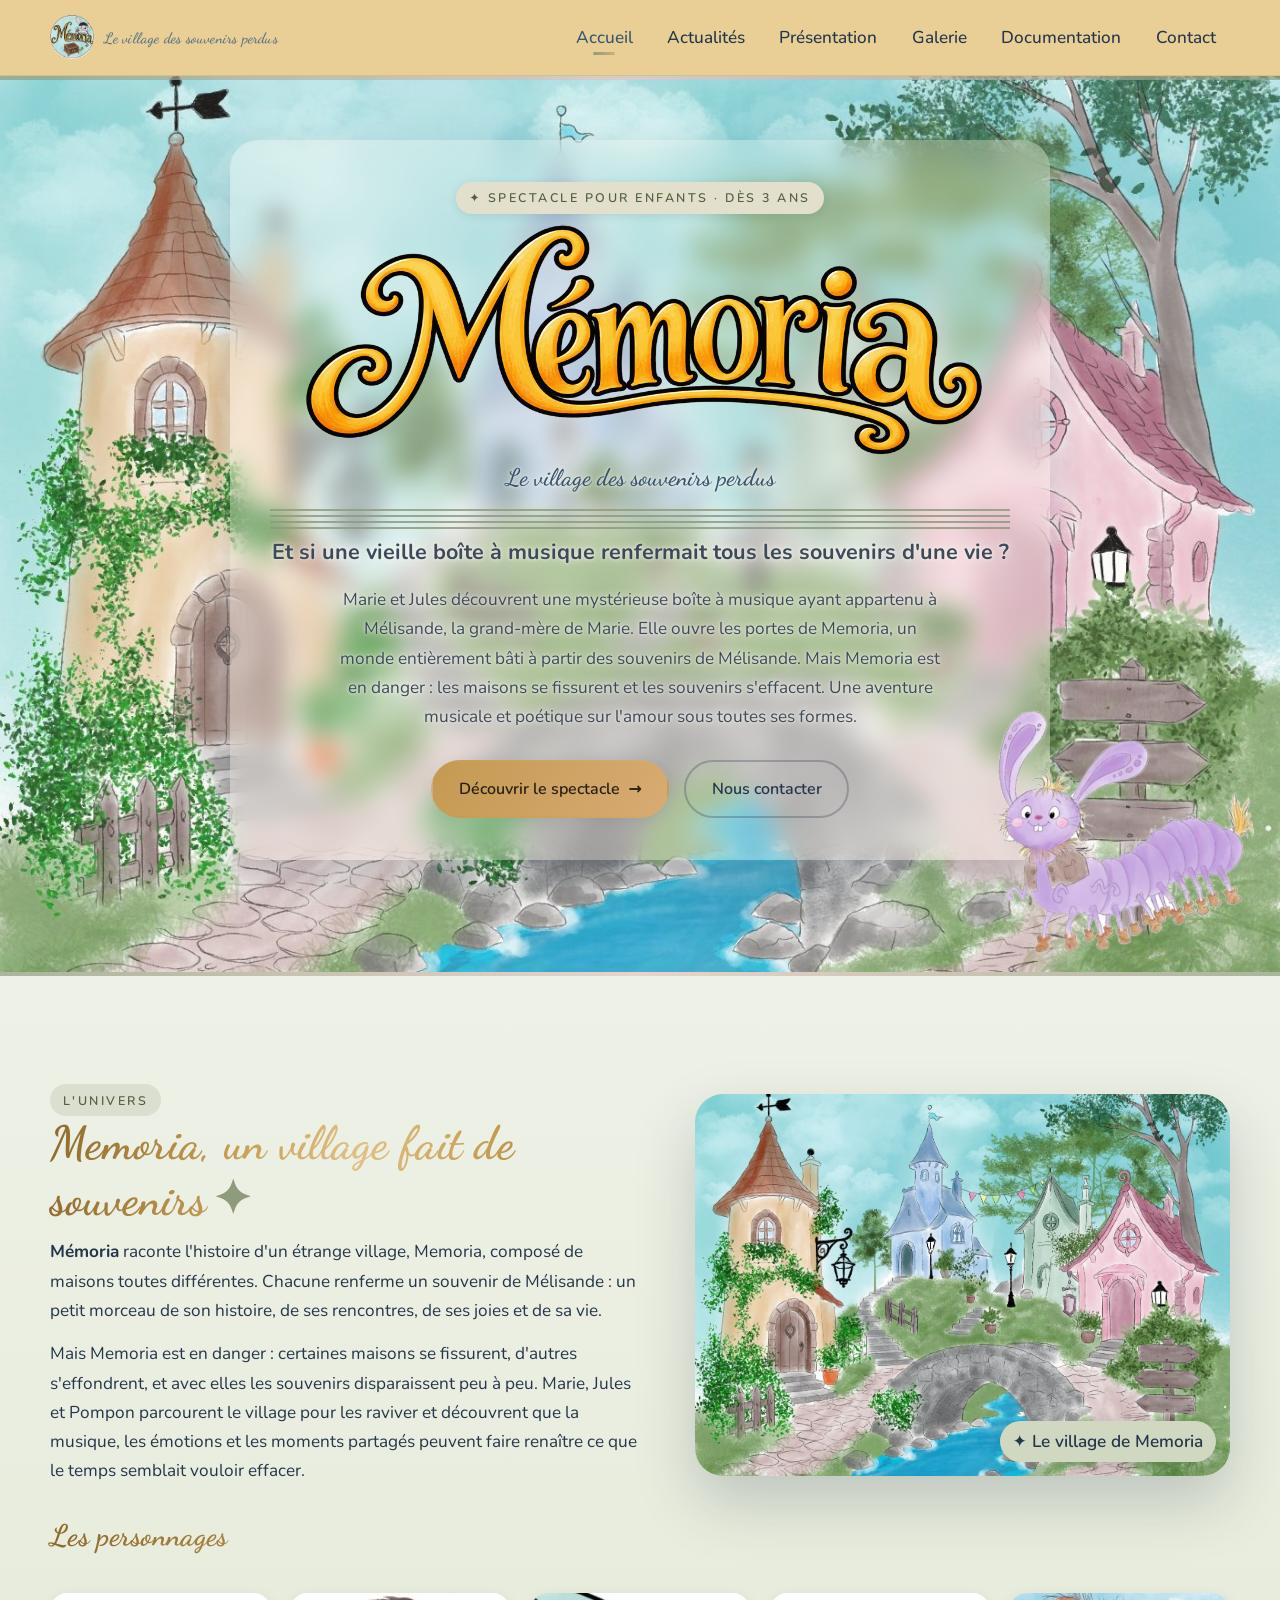
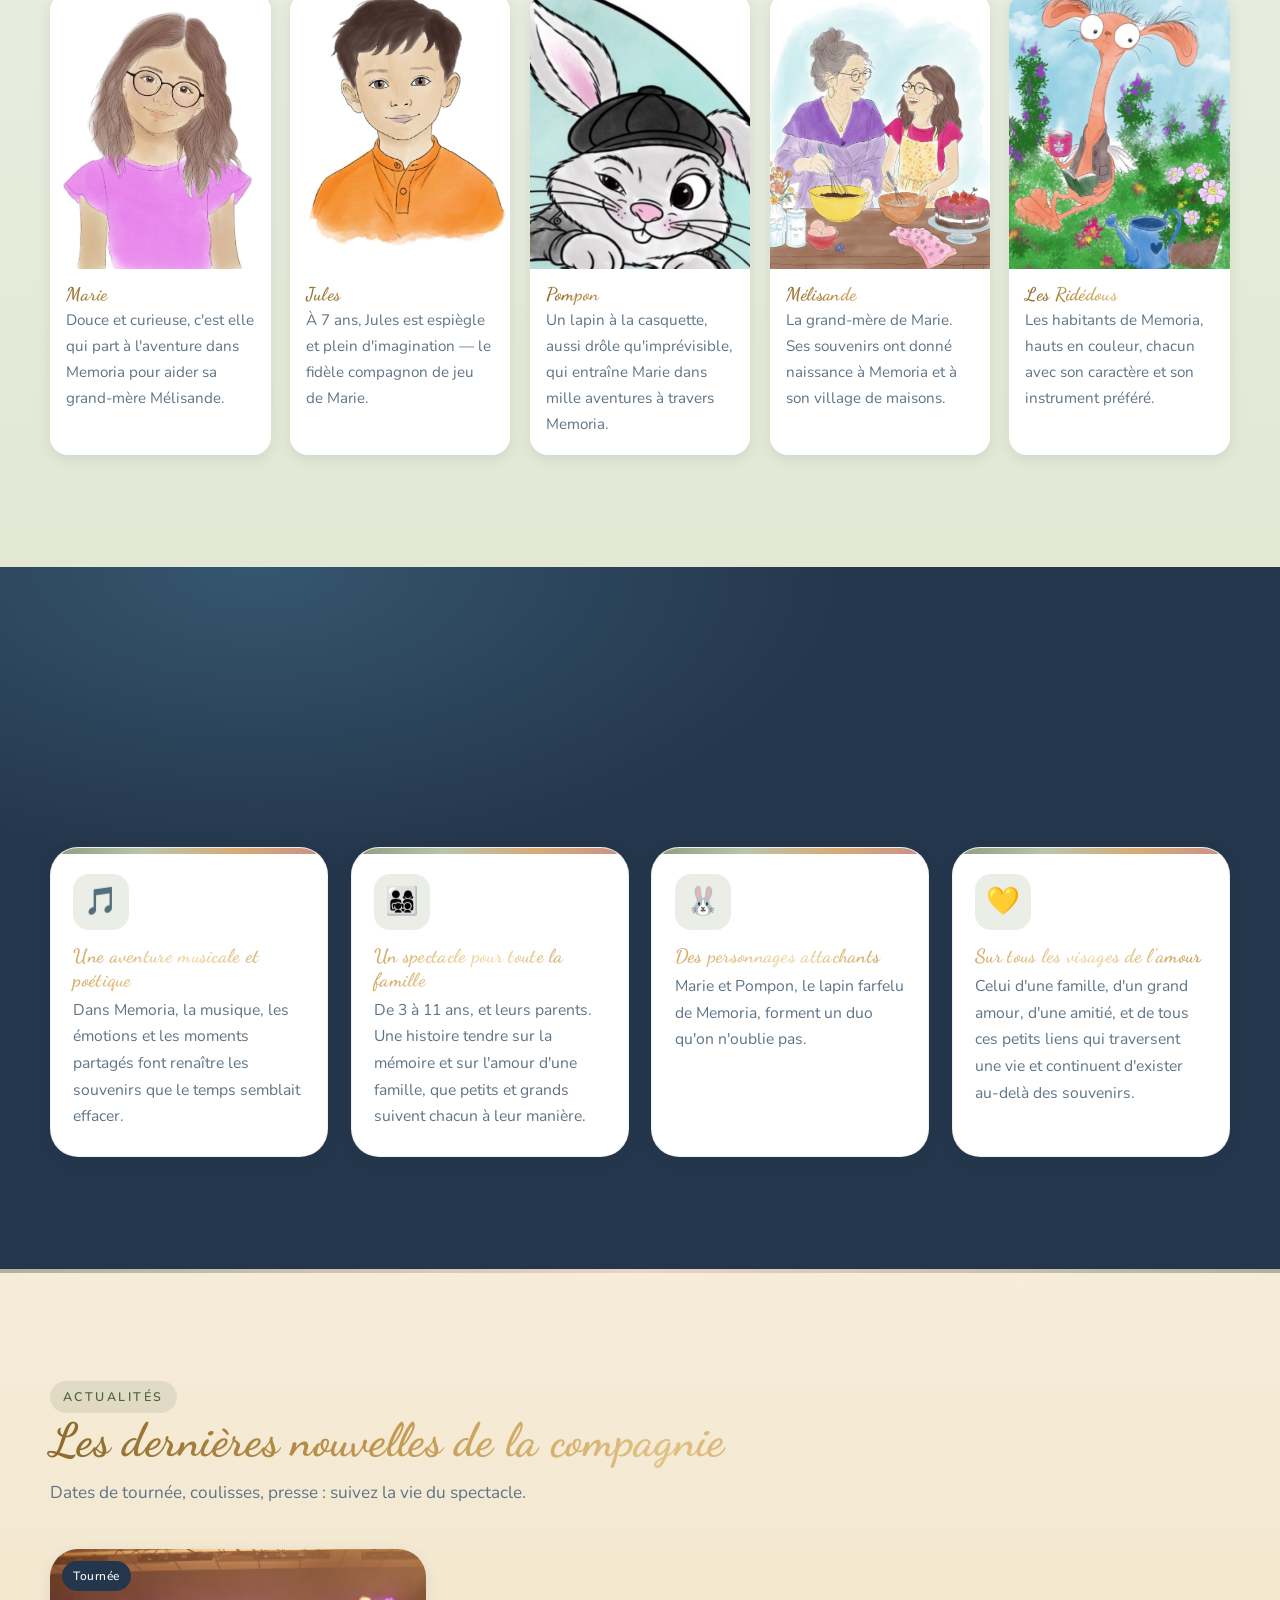
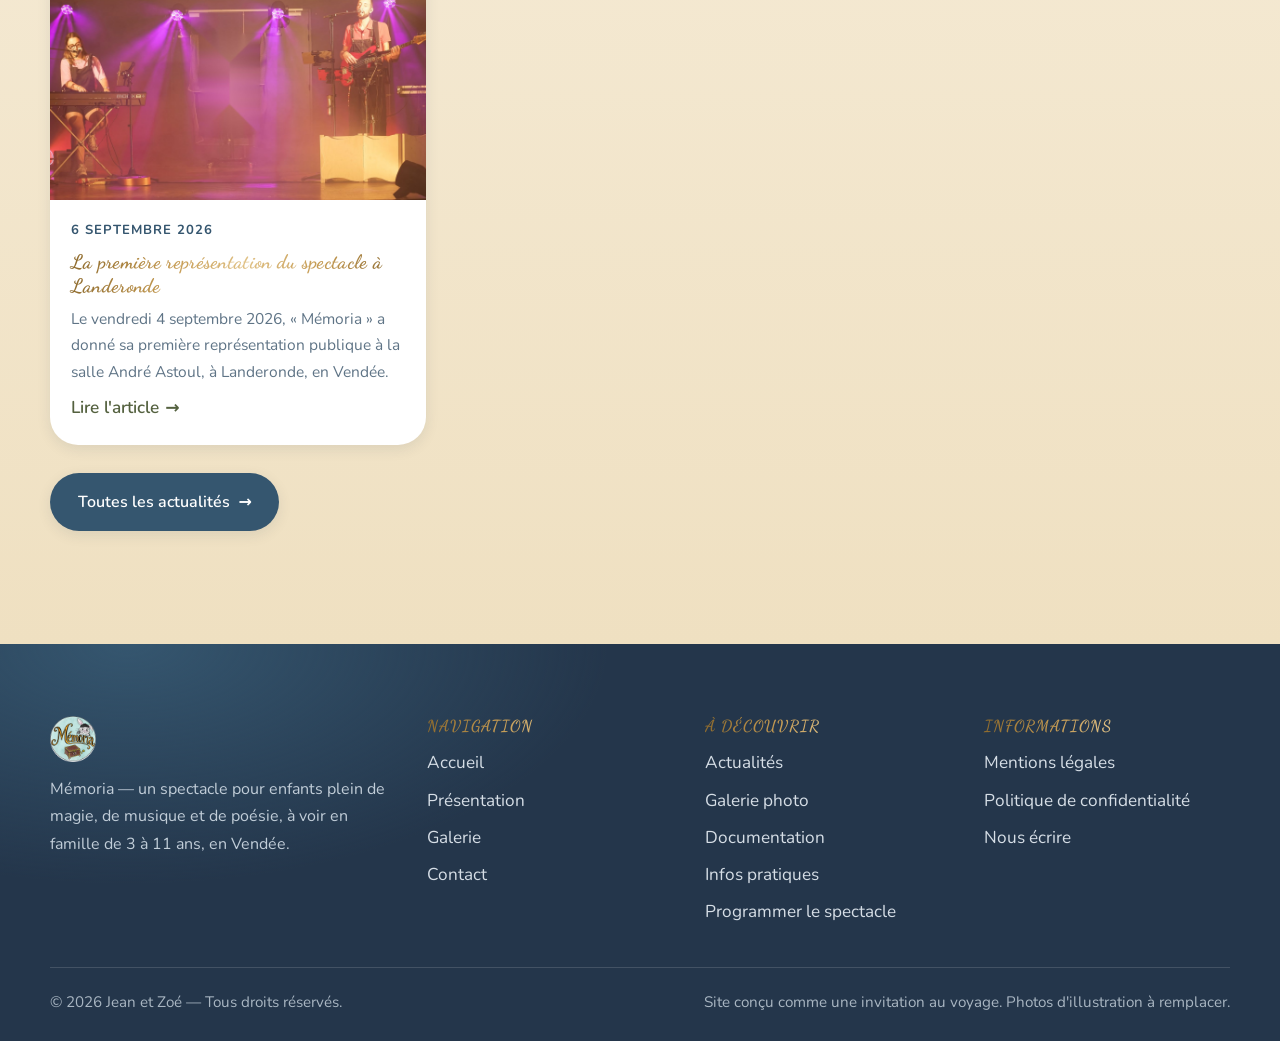
==== index.html @ 0e7ff380 "Accueil : titre Mémoria agrandi dans la première section Co-Authored-By: Claude Opus 5.5 <noreply@an" ====
<!DOCTYPE html>
<html lang="fr">
<head>
  <meta charset="utf-8">
  <meta name="viewport" content="width=device-width, initial-scale=1">
  <title>Mémoria — spectacle magique pour enfants et familles en Vendée</title>
  <meta name="description" content="Mémoria, un spectacle pour enfants plein de magie, de musique et de poésie, joué en Vendée. Une aventure pour toute la famille, de 3 à 11 ans.">
  <link rel="canonical" href="https://spectacle-memoria.fr/">

  <meta property="og:type" content="website">
  <meta property="og:site_name" content="Mémoria">
  <meta property="og:title" content="Mémoria — spectacle magique pour enfants et familles en Vendée">
  <meta property="og:description" content="Une aventure féérique pour toute la famille, de 3 à 11 ans, jouée en Vendée. Univers, actualités, galerie et contact.">
  <meta property="og:image" content="https://spectacle-memoria.fr/assets/images/og-image.jpg">
  <meta property="og:url" content="https://spectacle-memoria.fr/">
  <meta property="og:locale" content="fr_FR">
  <meta name="twitter:card" content="summary_large_image">
  <meta name="theme-color" content="#24364b">

  <link rel="icon" href="assets/icons/favicon.ico" sizes="any">
  <link rel="icon" type="image/png" href="assets/icons/favicon.png">
  <link rel="apple-touch-icon" href="assets/icons/apple-touch-icon.png">
  <link rel="stylesheet" href="css/fonts.css?v=1">
  <link rel="stylesheet" href="css/style.css?v=21">

  <script type="application/ld+json">
  {
    "@context": "https://schema.org",
    "@graph": [
      {
        "@type": "WebSite",
        "@id": "https://spectacle-memoria.fr/#site",
        "name": "Mémoria",
        "alternateName": "Mémoria, spectacle pour enfants",
        "url": "https://spectacle-memoria.fr/",
        "inLanguage": "fr-FR"
      },
      {
        "@type": "Organization",
        "@id": "https://spectacle-memoria.fr/#compagnie",
        "name": "Jean et Zoé",
        "url": "https://spectacle-memoria.fr/",
        "logo": "https://spectacle-memoria.fr/assets/images/logo-memoria.png",
        "email": "contact@spectacle-memoria.fr",
        "telephone": "+33-6-76-24-74-16",
        "areaServed": { "@type": "AdministrativeArea", "name": "Vendée" }
      },
      {
        "@type": "TheaterEvent",
        "name": "Mémoria",
        "description": "Spectacle pour enfants mêlant théâtre et musique live. Une aventure musicale et poétique dans Memoria, un monde bâti de souvenirs, qui parle de l'amour sous toutes ses formes. De 3 à 11 ans.",
        "image": "https://spectacle-memoria.fr/assets/images/og-image.jpg",
        "url": "https://spectacle-memoria.fr/presentation.html",
        "eventAttendanceMode": "https://schema.org/OfflineEventAttendanceMode",
        "eventStatus": "https://schema.org/EventScheduled",
        "typicalAgeRange": "3-11",
        "audience": { "@type": "Audience", "audienceType": "Familles", "suggestedMinAge": 3 },
        "performer": { "@type": "PerformingGroup", "name": "Jean et Zoé" },
        "organizer": { "@id": "https://spectacle-memoria.fr/#compagnie" },
        "offers": {
          "@type": "Offer",
          "availability": "https://schema.org/InStock",
          "price": "9",
          "priceCurrency": "EUR",
          "url": "https://spectacle-memoria.fr/contact.html"
        },
        "location": {
          "@type": "Place",
          "name": "En tournée en Vendée — salles et écoles",
          "address": {
            "@type": "PostalAddress",
            "addressRegion": "Vendée",
            "addressCountry": "FR"
          }
        }
      }
    ]
  }
  </script>
  <script src="js/main.js" defer></script>
  <script src="js/articles.js" defer></script>
  <script src="js/lapin.js" defer></script>
</head>
<body data-page="accueil">
  <a class="skip-link" href="#contenu">Aller au contenu principal</a>

  <!-- ==================== EN-TÊTE ==================== -->
  <header class="site-header">
    <div class="site-header__inner">
      <a class="brand" href="index.html" aria-label="Mémoria — Le village des souvenirs perdus — accueil">
        <img class="brand__mark" src="assets/icons/logo-mark.png" alt="" width="52" height="52">
        <span class="brand__tagline">Le village des souvenirs perdus</span>
      </a>
      <button class="nav-toggle" type="button" aria-label="Ouvrir le menu" aria-expanded="false" aria-controls="primary-nav">
        <span class="nav-toggle__bar" aria-hidden="true"></span>
      </button>
      <nav class="nav" id="primary-nav" aria-label="Navigation principale">
        <ul class="nav__list">
          <li><a class="nav__link" data-nav="accueil" href="index.html">Accueil</a></li>
          <li><a class="nav__link" data-nav="actualites" href="actualites.html">Actualités</a></li>
          <li><a class="nav__link" data-nav="presentation" href="presentation.html">Présentation</a></li>
          <li><a class="nav__link" data-nav="galerie" href="galerie.html">Galerie</a></li>
          <li><a class="nav__link" data-nav="documentation" href="documentation.html">Documentation</a></li>
          <li><a class="nav__link" data-nav="contact" href="contact.html">Contact</a></li>
        </ul>
      </nav>
    </div>
  </header>

  <main id="contenu">

    <!-- ==================== PRÉSENTATION COURTE ==================== -->
    <section class="section intro section--sky section--first" data-notes="5">
      <!-- Lapin animé : n'apparaît que sur cette section (arrivée en rebond au scroll).
           Réglages : css/style.css §18 · data-lapin-trigger = "scroll" (défaut ici) | "load" | "hover" -->
      <img class="lapin-peek"
           src="assets/images/ridedou-violet-anime.webp"
           alt="" aria-hidden="true"
           width="359" height="349"
           decoding="async"
           data-lapin
           data-lapin-trigger="scroll">
      <div class="container container--narrow">
        <p class="eyebrow reveal">✦ Spectacle pour enfants · dès 3 ans</p>
        <h1 class="intro__title reveal"><img src="assets/images/memoria-titre.png" alt="Mémoria" width="1200" height="400"></h1>
        <p class="intro__subtitle reveal">Le village des souvenirs perdus</p>
        <span class="staff" aria-hidden="true"></span>
        <p class="lead reveal"><strong>Et si une vieille boîte à musique renfermait tous les souvenirs d'une vie&nbsp;?</strong></p>
        <p class="intro__text reveal">
          Marie et Jules découvrent une mystérieuse boîte à musique ayant appartenu à Mélisande,
          la grand-mère de Marie. Elle ouvre les portes de Memoria, un monde entièrement bâti à
          partir des souvenirs de Mélisande. Mais Memoria est en danger&nbsp;: les maisons se fissurent et les
          souvenirs s'effacent. Une aventure musicale et poétique sur l'amour sous toutes ses formes.
        </p>
        <div class="btn-row reveal" style="justify-content:center">
          <a class="btn btn--primary" href="presentation.html">Découvrir le spectacle <span class="btn__arrow" aria-hidden="true">→</span></a>
          <a class="btn btn--ghost" href="contact.html">Nous contacter</a>
        </div>
      </div>
    </section>

    <!-- ==================== L'UNIVERS DU SPECTACLE ==================== -->
    <section class="section section--mint" data-notes="6">
      <div class="container">
        <div class="univers-grid">
          <div class="reveal">
            <p class="eyebrow">L'univers</p>
            <h2 class="section-title title-star">Memoria, un village fait de souvenirs</h2>
            <p>
              <strong>Mémoria</strong> raconte l'histoire d'un étrange village, Memoria,
              composé de maisons toutes différentes. Chacune renferme un souvenir de Mélisande&nbsp;:
              un petit morceau de son histoire, de ses rencontres, de ses joies et de sa vie.
            </p>
            <p>
              Mais Memoria est en danger&nbsp;: certaines maisons se fissurent, d'autres s'effondrent,
              et avec elles les souvenirs disparaissent peu à peu. Marie, Jules et Pompon parcourent le
              village pour les raviver et découvrent que la musique, les émotions et les moments
              partagés peuvent faire renaître ce que le temps semblait vouloir effacer.
            </p>
          </div>
          <figure class="univers-media reveal" data-parallax="0.06">
            <img src="assets/images/village-de-memoria.jpg" alt="Illustration : vue d'ensemble du village de Memoria, ses maisons colorées et son pont de pierre" width="1405" height="1120" loading="lazy">
            <figcaption class="univers-media__badge">✦ Le village de Memoria</figcaption>
          </figure>
        </div>

        <h3 class="mt-2 reveal">Les personnages</h3>
        <div class="perso-list">
          <article class="perso-card reveal">
            <span class="shot" style="aspect-ratio:4/5"><img src="assets/images/marie.jpg?v=2" alt="Portrait illustré de Marie" loading="lazy"></span>
            <div class="perso-card__body"><h3>Marie</h3><p>Douce et curieuse, c'est elle qui part à l'aventure dans Memoria pour aider sa grand-mère Mélisande.</p></div>
          </article>
          <article class="perso-card reveal" style="--reveal-delay:80ms">
            <span class="shot" style="aspect-ratio:4/5"><img src="assets/images/jules.jpg?v=2" alt="Portrait illustré de Jules" loading="lazy"></span>
            <div class="perso-card__body"><h3>Jules</h3><p>À 7 ans, Jules est espiègle et plein d'imagination — le fidèle compagnon de jeu de Marie.</p></div>
          </article>
          <article class="perso-card reveal" style="--reveal-delay:160ms">
            <span class="shot" style="aspect-ratio:4/5"><img src="assets/images/pompon.jpg" alt="Illustration de Pompon, un lapin à la casquette, habitant de Memoria" loading="lazy"></span>
            <div class="perso-card__body"><h3>Pompon</h3><p>Un lapin à la casquette, aussi drôle qu'imprévisible, qui entraîne Marie dans mille aventures à travers Memoria.</p></div>
          </article>
          <article class="perso-card reveal" style="--reveal-delay:240ms">
            <span class="shot" style="aspect-ratio:4/5"><img src="assets/images/melisande.jpg?v=2" alt="Illustration de Mélisande, une dame âgée, aux côtés de Marie" loading="lazy"></span>
            <div class="perso-card__body"><h3>Mélisande</h3><p>La grand-mère de Marie. Ses souvenirs ont donné naissance à Memoria et à son village de maisons.</p></div>
          </article>
          <article class="perso-card reveal" style="--reveal-delay:320ms">
            <span class="shot" style="aspect-ratio:4/5"><img src="assets/images/ridedou-orange.jpg" alt="Illustration d'un Ridédou, petite créature haute en couleur, habitante de Memoria" loading="lazy"></span>
            <div class="perso-card__body"><h3>Les Ridédous</h3><p>Les habitants de Memoria, hauts en couleur, chacun avec son caractère et son instrument préféré.</p></div>
          </article>
        </div>
      </div>
    </section>

    <!-- ==================== POURQUOI VENIR ? ==================== -->
    <section class="section section--indigo" data-notes="7">
      <div class="container">
        <p class="eyebrow reveal" style="background:rgba(255,255,255,0.14);color:#aab98d">Pourquoi venir ?</p>
        <h2 class="section-title reveal">Une sortie qui fait grandir les yeux</h2>
        <p class="section-intro reveal">Quatre bonnes raisons de réserver vos places (et d'y repenser longtemps après).</p>
        <div class="cards">
          <article class="card reveal">
            <div class="card__icon" aria-hidden="true">🎵</div>
            <h3>Une aventure musicale et poétique</h3>
            <p>Dans Memoria, la musique, les émotions et les moments partagés font renaître les souvenirs que le temps semblait effacer.</p>
          </article>
          <article class="card reveal" style="--reveal-delay:80ms">
            <div class="card__icon" aria-hidden="true">👨‍👩‍👧‍👦</div>
            <h3>Un spectacle pour toute la famille</h3>
            <p>De 3 à 11 ans, et leurs parents. Une histoire tendre sur la mémoire et sur l'amour d'une famille, que petits et grands suivent chacun à leur manière.</p>
          </article>
          <article class="card reveal" style="--reveal-delay:160ms">
            <div class="card__icon" aria-hidden="true">🐰</div>
            <h3>Des personnages attachants</h3>
            <p>Marie et Pompon, le lapin farfelu de Memoria, forment un duo qu'on n'oublie pas.</p>
          </article>
          <article class="card reveal" style="--reveal-delay:240ms">
            <div class="card__icon" aria-hidden="true">💛</div>
            <h3>Sur tous les visages de l'amour</h3>
            <p>Celui d'une famille, d'un grand amour, d'une amitié, et de tous ces petits liens qui traversent une vie et continuent d'exister au-delà des souvenirs.</p>
          </article>
        </div>
      </div>
    </section>

    <!-- ==================== DERNIÈRES ACTUALITÉS ==================== -->
    <section class="section section--sun" data-notes="5">
      <div class="container">
        <p class="eyebrow reveal">Actualités</p>
        <h2 class="section-title reveal">Les dernières nouvelles de la compagnie</h2>
        <p class="section-intro reveal">Dates de tournée, coulisses, presse&nbsp;: suivez la vie du spectacle.</p>

        <div class="news-grid" data-articles data-articles-limit="3"></div>

        <div class="btn-row reveal">
          <a class="btn" href="actualites.html">Toutes les actualités <span class="btn__arrow" aria-hidden="true">→</span></a>
        </div>
      </div>
    </section>

  </main>

  <!-- ==================== PIED DE PAGE ==================== -->
  <footer class="site-footer">
    <div class="container">
      <div class="footer-grid">
        <div class="footer-brand">
          <img class="footer-brand__mark" src="assets/icons/logo-mark.png" alt="" width="52" height="52">
          <p>Mémoria — un spectacle pour enfants plein de magie, de musique et de poésie, à voir en famille de 3 à 11&nbsp;ans, en Vendée.</p>
        </div>
        <div>
          <h4>Navigation</h4>
          <ul>
            <li><a href="index.html">Accueil</a></li>
            <li><a href="presentation.html">Présentation</a></li>
            <li><a href="galerie.html">Galerie</a></li>
            <li><a href="contact.html">Contact</a></li>
          </ul>
        </div>
        <div>
          <h4>À découvrir</h4>
          <ul>
            <li><a href="actualites.html">Actualités</a></li>
            <li><a href="galerie.html">Galerie photo</a></li>
            <li><a href="documentation.html">Documentation</a></li>
            <li><a href="presentation.html#infos-pratiques">Infos pratiques</a></li>
            <li><a href="contact.html">Programmer le spectacle</a></li>
          </ul>
        </div>
        <div>
          <h4>Informations</h4>
          <ul>
            <li><a href="mentions-legales.html">Mentions légales</a></li>
            <li><a href="confidentialite.html">Politique de confidentialité</a></li>
            <li><a href="contact.html">Nous écrire</a></li>
          </ul>
        </div>
      </div>
      <div class="footer-bottom">
        <span>© <span data-year>2026</span> Jean et Zoé — Tous droits réservés.</span>
        <span>Site conçu comme une invitation au voyage. Photos d'illustration à remplacer.</span>
      </div>
    </div>
  </footer>

</body>
</html>
---- css/fonts.css ----
/* Polices hébergées sur le site (plus d'appel à Google Fonts :
   aucune adresse IP de visiteur transmise à Google).
   Dancing Script et Nunito — SIL Open Font License 1.1. */

/* Dancing Script — latin-ext */
@font-face {
  font-family: 'Dancing Script';
  font-style: normal;
  font-weight: 400 700;
  font-display: swap;
  src: url(../assets/fonts/dancing-script-latin-ext.woff2) format('woff2');
  unicode-range: U+0100-02BA, U+02BD-02C5, U+02C7-02CC, U+02CE-02D7, U+02DD-02FF, U+0304, U+0308, U+0329, U+1D00-1DBF, U+1E00-1E9F, U+1EF2-1EFF, U+2020, U+20A0-20AB, U+20AD-20C4, U+2113, U+2C60-2C7F, U+A720-A7FF;
}

/* Dancing Script — latin */
@font-face {
  font-family: 'Dancing Script';
  font-style: normal;
  font-weight: 400 700;
  font-display: swap;
  src: url(../assets/fonts/dancing-script-latin.woff2) format('woff2');
  unicode-range: U+0000-00FF, U+0131, U+0152-0153, U+02BB-02BC, U+02C6, U+02DA, U+02DC, U+0304, U+0308, U+0329, U+2000-206F, U+20AC, U+2122, U+2191, U+2193, U+2212, U+2215, U+FEFF, U+FFFD;
}

/* Nunito — latin-ext */
@font-face {
  font-family: 'Nunito';
  font-style: normal;
  font-weight: 400 800;
  font-display: swap;
  src: url(../assets/fonts/nunito-latin-ext.woff2) format('woff2');
  unicode-range: U+0100-02BA, U+02BD-02C5, U+02C7-02CC, U+02CE-02D7, U+02DD-02FF, U+0304, U+0308, U+0329, U+1D00-1DBF, U+1E00-1E9F, U+1EF2-1EFF, U+2020, U+20A0-20AB, U+20AD-20C4, U+2113, U+2C60-2C7F, U+A720-A7FF;
}

/* Nunito — latin */
@font-face {
  font-family: 'Nunito';
  font-style: normal;
  font-weight: 400 800;
  font-display: swap;
  src: url(../assets/fonts/nunito-latin.woff2) format('woff2');
  unicode-range: U+0000-00FF, U+0131, U+0152-0153, U+02BB-02BC, U+02C6, U+02DA, U+02DC, U+0304, U+0308, U+0329, U+2000-206F, U+20AC, U+2122, U+2191, U+2193, U+2212, U+2215, U+FEFF, U+FFFD;
}
---- css/style.css ----
/* =========================================================================
   ÉTOILE FILANTE — Feuille de style principale
   -------------------------------------------------------------------------
   Sommaire
   1.  Variables & thème
   2.  Base & réinitialisation
   3.  Typographie
   4.  Utilitaires & conteneurs
   5.  Boutons & micro-animations
   6.  En-tête & navigation (+ menu mobile)
   7.  Carrousel « pages de livre »
   8.  Sections page d'accueil
   9.  Cartes (atouts, actualités)
   10. Page Actualités & article
   11. Page Présentation
   12. Galerie & lightbox
   13. Page Contact & formulaire
   14. Pied de page
   15. Animations d'apparition au scroll
   16. Responsive
   17. prefers-reduced-motion
   ========================================================================= */

/* 1. VARIABLES & THÈME ---------------------------------------------------- */
/* Palette :
   Bleu encre #24364B · Bleu grisé #748A9D · Crème papier #F3EBDD
   Vieux rose #C98F86 · Ocre doré #C49A52 · Vert sauge #8E9B7D            */
:root {
  /* Bleu encre — couleur principale (titres fond, en-tête, pied de page, texte) */
  --indigo: #24364b;
  --plum: #33506a;
  --violet: #35566f;          /* accent interactif (liens, nav) — contraste OK sur crème */
  --slate: #748a9d;           /* bleu grisé décoratif (bordures, liserés) */

  /* Vieux rose — touche douce + ocre chaud pour les dégradés */
  --amber: #d8ab73;
  --coral: #c98f86;
  --rose: #e7c6c0;

  /* Vert sauge — détails naturels */
  --turquoise: #8e9b7d;
  --sky: #b9c4a9;
  --yellow: #d0d8c1;
  --sage-deep: #54613f;       /* vert sauge foncé, lisible en texte / accent */

  /* Bleu clair du logo Mémoria — repris sur quelques sections (§2b) */
  --logo-blue: #bce1de;
  --logo-blue-deep: #8fc9c4;

  /* Ocre doré — accents, boutons, titres */
  --gold: #a97f33;
  --gold-grad: linear-gradient(96deg, #8a672a 0%, #c49a52 30%, #e0c185 52%, #c49a52 74%, #7f5f28 100%);
  --gold-pastel: #e9cf96;     /* version douce (pastel) du doré, pour les fonds (ex. header) */

  /* Crème papier — fonds clairs */
  --cream: #faf5ec;
  --paper: #f3ebdd;
  --paper-edge: #e6dbc6;
  --white: #ffffff;

  /* Textes */
  --ink: #24364b;
  --muted: #5f7486;

  /* Design tokens */
  --radius-s: 10px;
  --radius-m: 18px;
  --radius-l: 28px;
  --shadow-s: 0 4px 14px rgba(36, 54, 75, 0.10);
  --shadow-m: 0 12px 34px rgba(36, 54, 75, 0.16);
  --shadow-l: 0 26px 60px rgba(36, 54, 75, 0.22);
  --ring: 0 0 0 4px rgba(53, 86, 111, 0.30);

  /* Cursive « stylo plume » (lettres liées) pour les titres & sous-titres ;
     texte courant et interface dans une sans-serif lisible */
  --font-title: "Nunito", "Segoe UI", system-ui, -apple-system, Arial, sans-serif;
  --font-body: "Nunito", "Segoe UI", system-ui, -apple-system, Arial, sans-serif;
  /* Une seule cursive « stylo plume » pour titres, sous-titres et logo */
  --font-plume: "Dancing Script", "Segoe Script", "Brush Script MT", cursive;
  --font-display: var(--font-plume);

  --header-h: 76px;
  --maxw: 1180px;
  --ease: cubic-bezier(0.22, 1, 0.36, 1);
}

/* 2. BASE & RÉINITIALISATION ------------------------------------------------ */
*,
*::before,
*::after { box-sizing: border-box; }

* { margin: 0; }

html {
  scroll-behavior: smooth;
  scroll-padding-top: calc(var(--header-h) + 16px);
  -webkit-text-size-adjust: 100%;
}

body {
  font-family: var(--font-body);
  font-size: clamp(1rem, 0.96rem + 0.2vw, 1.075rem);
  line-height: 1.7;
  color: var(--ink);
  background-color: var(--cream);
  background-image:
    radial-gradient(1100px 560px at 8% -6%, rgba(142, 155, 125, 0.44), transparent 60%),
    radial-gradient(950px 520px at 104% 2%, rgba(201, 143, 134, 0.24), transparent 55%),
    radial-gradient(900px 700px at 50% 118%, rgba(142, 155, 125, 0.30), transparent 62%);
  background-attachment: fixed;
  overflow-x: hidden;
  -webkit-font-smoothing: antialiased;
}

img,
svg,
picture { display: block; max-width: 100%; height: auto; }

a { color: var(--violet); text-decoration-thickness: 2px; text-underline-offset: 3px; }
a:hover { color: var(--coral); }

button { font: inherit; cursor: pointer; }

:focus-visible {
  outline: 3px solid var(--violet);
  outline-offset: 2px;
  border-radius: 6px;
}

/* 3. TYPOGRAPHIE --------------------------------------------------------- */
/* Titres, sous-titres ET logo : la même cursive « stylo plume »
   (Dancing Script), à l'encre dorée. */
h1, h2, h3, h4 {
  font-family: var(--font-plume);
  line-height: 1.24;
  color: var(--gold);                 /* repli si background-clip:text non géré */
  font-weight: 700;
  letter-spacing: 0.3px;
  background: var(--gold-grad);
  -webkit-background-clip: text;
  background-clip: text;
  -webkit-text-fill-color: transparent;
  /* Le dégradé (background-clip:text) n'est peint que dans la boîte du titre :
     on l'élargit de chaque côté pour ne pas rogner les fioritures des
     majuscules cursives, et la marge négative garde le texte aligné. */
  padding-inline: 0.3em;
  margin-inline: -0.3em;
}
/* Sur fond bleu encre, l'or doit rester lumineux */
.section--indigo h1,
.section--indigo h2,
.section--indigo h3,
.section--indigo h4 {
  color: #e6c988;
  background: linear-gradient(96deg, #cfa961, #f0dcab 50%, #c49a52);
  -webkit-background-clip: text;
  background-clip: text;
  -webkit-text-fill-color: transparent;
}

h1 {
  line-height: 1.14;
  font-size: clamp(2.4rem, 1.7rem + 3.6vw, 4.2rem);
}
h2 {
  line-height: 1.2;
  font-size: clamp(1.9rem, 1.35rem + 2.2vw, 2.9rem);
}
h3 { font-size: clamp(1.4rem, 1.15rem + 0.9vw, 1.85rem); }
h4 { font-size: 1.2rem; }

p + p { margin-top: 0.9rem; }

.lead {
  font-size: clamp(1.1rem, 1rem + 0.6vw, 1.35rem);
  color: #3c4a5a;
}

.eyebrow {
  display: inline-flex;
  align-items: center;
  gap: 0.5rem;
  font-family: var(--font-title);
  font-weight: 600;
  text-transform: uppercase;
  letter-spacing: 2.5px;
  font-size: 0.78rem;
  color: var(--sage-deep);
  background: rgba(142, 155, 125, 0.20);
  padding: 0.35rem 0.8rem;
  border-radius: 999px;
}

.section-title { margin-bottom: 0.6rem; }
.section-intro { max-width: 62ch; color: var(--muted); }

/* Étoile décorative après certains titres */
.title-star::after {
  content: "✦";
  color: var(--turquoise);
  -webkit-text-fill-color: var(--turquoise);   /* annule l'héritage du titre doré */
  background: none;
  margin-left: 0.4rem;
}

/* 4. UTILITAIRES & CONTENEURS ------------------------------------------ */
.container {
  width: min(100% - 2.5rem, var(--maxw));
  margin-inline: auto;
}
.container--narrow { width: min(100% - 2.5rem, 820px); }

.section { padding-block: clamp(3.5rem, 2rem + 7vw, 7rem); }

/* --- Sections colorées pastel ---------------------------------------- */
/* Chaque variante pose un aplat pastel franc + un liseré doux en haut. */
.section--tint,
.section--mint,
.section--rose,
.section--sun,
.section--sky { position: relative; }
.section--tint::before,
.section--mint::before,
.section--rose::before,
.section--sun::before,
.section--sky::before {
  content: "";
  position: absolute;
  inset: 0 0 auto 0;
  height: 4px;
  background: linear-gradient(90deg, var(--turquoise), var(--rose), var(--turquoise));
  opacity: 0.7;
}

.section--tint { background: linear-gradient(180deg, #f1e7d4, #ece0c8); }  /* crème soutenu */
.section--mint { background: linear-gradient(180deg, #eef1e6, #e3e8d5); }  /* vert sauge pâle */
.section--rose { background: linear-gradient(180deg, #f7ebe7, #efdcd6); }  /* vieux rose pâle */
.section--sun  { background: linear-gradient(180deg, #f6ecd8, #efe0c1); }  /* ocre pâle */
.section--sky  { background: var(--logo-blue); }  /* bleu clair du logo, identique au header */

/* Variante douce sans liseré (sections collées à un .page-head) */
.section--wash { background: linear-gradient(180deg, #f2ede2, #ece3d3); }

.section--indigo {
  background: radial-gradient(1000px 500px at 20% 0%, #35566f, transparent 60%), var(--indigo);
  color: #eef2f6;
}
.section--indigo .section-intro { color: #cdd8e2; }

.skip-link {
  position: absolute;
  left: 1rem;
  top: -80px;
  z-index: 1200;
  background: var(--indigo);
  color: #fff;
  padding: 0.7rem 1.1rem;
  border-radius: 0 0 12px 12px;
  transition: top 0.25s var(--ease);
}
.skip-link:focus { top: 0; color: #fff; }

.visually-hidden {
  position: absolute !important;
  width: 1px; height: 1px;
  padding: 0; margin: -1px;
  overflow: hidden; clip: rect(0 0 0 0);
  white-space: nowrap; border: 0;
}

.text-center { text-align: center; }
.mt-2 { margin-top: 2rem; }

/* 5. BOUTONS & MICRO-ANIMATIONS -------------------------------------- */
.btn {
  --btn-bg: var(--violet);
  --btn-fg: #fff;
  display: inline-flex;
  align-items: center;
  justify-content: center;
  gap: 0.55rem;
  padding: 0.85rem 1.6rem;
  border: 2px solid transparent;
  border-radius: 999px;
  background: var(--btn-bg);
  color: var(--btn-fg);
  font-family: var(--font-title);
  font-weight: 600;
  font-size: 1rem;
  text-decoration: none;
  box-shadow: var(--shadow-s);
  transition: transform 0.2s var(--ease), box-shadow 0.2s var(--ease), background-color 0.2s var(--ease);
  will-change: transform;
}
.btn:hover {
  transform: translateY(-3px) rotate(-0.6deg);
  box-shadow: var(--shadow-m);
  color: var(--btn-fg);
}
.btn:active { transform: translateY(-1px) scale(0.99); }

.btn--primary { --btn-bg: linear-gradient(120deg, #c49a52, #d8ab73); color: #2a2114; }
.btn--primary:hover { --btn-bg: linear-gradient(120deg, #d0a960, #e2c188); }

.btn--ghost {
  --btn-bg: transparent;
  --btn-fg: var(--indigo);
  border-color: rgba(36, 54, 75, 0.28);
  box-shadow: none;
}
.btn--ghost:hover { border-color: var(--violet); background: rgba(53, 86, 111, 0.10); }

.btn--on-dark { --btn-fg: #fff; border-color: rgba(255,255,255,0.4); background: rgba(255,255,255,0.08); }
.btn--on-dark:hover { background: rgba(255,255,255,0.16); }

.btn .btn__arrow { transition: transform 0.2s var(--ease); }
.btn:hover .btn__arrow { transform: translateX(4px); }

.btn-row {
  display: flex;
  flex-wrap: wrap;
  gap: 0.9rem;
  margin-top: 1.8rem;
}

.link-more {
  display: inline-flex;
  align-items: center;
  gap: 0.4rem;
  font-family: var(--font-title);
  font-weight: 600;
  text-decoration: none;
  color: var(--sage-deep);
}
.link-more::after { content: "→"; transition: transform 0.2s var(--ease); }
.link-more:hover::after { transform: translateX(4px); }

/* 6. EN-TÊTE & NAVIGATION -------------------------------------------- */
.site-header {
  position: fixed;
  inset: 0 0 auto 0;
  z-index: 1000;
  height: var(--header-h);
  display: flex;
  align-items: center;
  background: var(--gold-pastel);   /* bandeau doré pastel */
  border-bottom: 1px solid rgba(36, 54, 75, 0.10);
  transition: height 0.3s var(--ease), background-color 0.3s var(--ease), box-shadow 0.3s var(--ease);
}
.site-header.is-scrolled {
  height: 62px;
  background: var(--gold-pastel);
  box-shadow: var(--shadow-s);
}
.site-header__inner {
  width: min(100% - 2.5rem, var(--maxw));
  margin-inline: auto;
  display: flex;
  align-items: center;
  justify-content: space-between;
  gap: 1rem;
}
.brand {
  display: inline-flex;
  align-items: center;
  gap: 0.6rem;
  text-decoration: none;
  min-width: 0;
}
.brand__mark {
  height: 44px;
  width: auto;
  flex: none;
  transition: height 0.3s var(--ease);
}
.site-header.is-scrolled .brand__mark { height: 38px; }
.brand__name {
  font-family: var(--font-plume);
  font-weight: 700;
  font-size: clamp(1.1rem, 0.85rem + 1vw, 1.6rem);
  line-height: 1.02;
  letter-spacing: 0.3px;
  color: var(--gold);
  background: var(--gold-grad);
  -webkit-background-clip: text;
  background-clip: text;
  -webkit-text-fill-color: transparent;
  max-width: 14ch;             /* laisse le titre passer sur 2 lignes sans pousser la nav */
  transition: font-size 0.3s var(--ease);
}
.site-header.is-scrolled .brand__name { font-size: clamp(0.95rem, 0.8rem + 0.7vw, 1.25rem); }
@media (max-width: 520px) {
  .brand__name { font-size: 1rem; max-width: 11ch; }
}

/* Sous-titre du spectacle, à côté du nom dans l'en-tête — seulement quand la
   largeur le permet (au-delà, il laisserait trop peu de place au menu). */
.brand__tagline {
  display: none;
  font-family: var(--font-plume);
  font-weight: 600;
  font-size: 0.95rem;
  letter-spacing: 0.2px;
  color: var(--muted);
  white-space: nowrap;
  padding-top: 0.2rem;
}
@media (min-width: 1040px) {
  .brand__tagline { display: block; }
}
.site-header.is-scrolled .brand__tagline { display: none; }

.nav { display: flex; align-items: center; }
.nav__list {
  display: flex;
  gap: 0.35rem;
  list-style: none;
  padding: 0;
}
.nav__link {
  position: relative;
  display: inline-block;
  padding: 0.55rem 0.9rem;
  border-radius: 999px;
  font-family: var(--font-title);
  font-weight: 500;
  color: var(--indigo);
  text-decoration: none;
  transition: color 0.2s var(--ease), background-color 0.2s var(--ease);
}
.nav__link::after {
  content: "";
  position: absolute;
  left: 50%;
  bottom: 6px;
  width: 0;
  height: 3px;
  border-radius: 3px;
  background: linear-gradient(90deg, var(--turquoise), var(--amber));
  transform: translateX(-50%);
  transition: width 0.25s var(--ease);
}
.nav__link:hover { color: var(--violet); background: rgba(53, 86, 111, 0.10); }
.nav__link:hover::after,
.nav__link[aria-current="page"]::after { width: 22px; }
.nav__link[aria-current="page"] { color: var(--violet); }

.nav-toggle {
  display: none;
  width: 46px;
  height: 46px;
  border: 2px solid rgba(36, 54, 75, 0.20);
  border-radius: 14px;
  background: var(--white);
  position: relative;
}
.nav-toggle__bar,
.nav-toggle__bar::before,
.nav-toggle__bar::after {
  content: "";
  position: absolute;
  left: 50%;
  width: 22px;
  height: 2.6px;
  border-radius: 3px;
  background: var(--indigo);
  transform: translateX(-50%);
  transition: transform 0.3s var(--ease), opacity 0.2s var(--ease), top 0.3s var(--ease);
}
.nav-toggle__bar { top: 50%; margin-top: -1px; }
.nav-toggle__bar::before { top: -7px; }
.nav-toggle__bar::after { top: 7px; }
.nav-toggle[aria-expanded="true"] .nav-toggle__bar { transform: translateX(-50%) rotate(45deg); }
.nav-toggle[aria-expanded="true"] .nav-toggle__bar::before { top: 0; transform: translateX(-50%) rotate(90deg); }
.nav-toggle[aria-expanded="true"] .nav-toggle__bar::after { top: 0; opacity: 0; }

/* 7. CARROUSEL « PAGE DE LIVRE » -------------------------------------- */
.hero {
  position: relative;
  margin-top: var(--header-h);
  padding: clamp(1rem, 0.5rem + 2vw, 2.4rem) 0 clamp(2rem, 1rem + 3vw, 3.5rem);
}

/* Cadre simple : une carte centrée. La page tourne au changement d'image. */
.book {
  position: relative;
  width: min(100% - 2.5rem, 1040px);
  margin-inline: auto;
  aspect-ratio: 16 / 9;
  perspective: 2200px;
  perspective-origin: 50% 40%;
  border-radius: var(--radius-l);
  overflow: hidden;                /* clippe la page qui déborde pendant la rotation */
  box-shadow: var(--shadow-l);
  background: var(--paper-edge);
  touch-action: pan-y;
}
/* fine tranche de « reliure » sur le bord gauche, pour l'idée du livre */
.book::after {
  content: "";
  position: absolute;
  inset: 0 auto 0 0;
  width: 12px;
  z-index: 3;
  pointer-events: none;
  background: linear-gradient(90deg, rgba(36, 54, 75, 0.30), rgba(36, 54, 75, 0) 100%);
}

/* overflow:hidden et preserve-3d ne peuvent pas cohabiter sur le même
   élément : la scène 3D est donc un enfant sans overflow. */
.book__stage {
  position: absolute;
  inset: 0;
  transform-style: preserve-3d;
  background: var(--paper);
}

/* Couche du bas : image de destination, révélée pendant que la page tourne */
.book__base {
  position: absolute;
  inset: 0;
  z-index: 1;
}
.book__base img { width: 100%; height: 100%; object-fit: cover; }

/* La page qui se tourne, articulée sur la reliure (bord gauche) */
.book__flip {
  position: absolute;
  inset: 0;
  z-index: 2;
  transform-style: preserve-3d;
  transform-origin: left center;
  transform: rotateY(0deg);
  will-change: transform;
}
.book__flip.is-animating { transition: transform 1.6s var(--ease), opacity 0.25s linear; }

.book__face {
  position: absolute;
  inset: 0;
  backface-visibility: hidden;
  -webkit-backface-visibility: hidden;
  overflow: hidden;
}
.book__face img { width: 100%; height: 100%; object-fit: cover; }
.book__face--front { transform: rotateY(0deg); }
/* Dos de la page : image suivante « imprimée » au verso, façon livre illustré */
.book__face--back { transform: rotateY(180deg); background: var(--paper); }
.book__face--back .book__unmirror { position: absolute; inset: 0; transform: scaleX(-1); }
.book__face--back .book__unmirror img { width: 100%; height: 100%; object-fit: cover; }

/* Ombre douce projetée par la page pendant qu'elle se tourne */
.book__flip::after {
  content: "";
  position: absolute;
  inset: 0;
  pointer-events: none;
  background: linear-gradient(90deg, rgba(0,0,0,0) 52%, rgba(0,0,0,0.32) 85%, rgba(0,0,0,0.05) 100%);
  opacity: 0;
  transition: opacity 0.6s var(--ease);
}
.book__flip.is-turning::after { opacity: 1; }
/* Voile de courbure sur la page (léger dégradé qui suit la pliure) */
.book__flip::before {
  content: "";
  position: absolute;
  inset: 0;
  z-index: 5;
  pointer-events: none;
  background: linear-gradient(90deg, rgba(255,255,255,0.18), rgba(255,255,255,0) 22%, rgba(0,0,0,0) 78%, rgba(0,0,0,0.14));
  opacity: 0;
  transition: opacity 0.6s var(--ease);
}
.book__flip.is-turning::before { opacity: 1; }

/* Légende de la diapo */
.book__caption {
  position: absolute;
  left: 0; right: 0; bottom: 0;
  z-index: 3;
  padding: 2.4rem 1.6rem 1.3rem;
  color: #fff;
  font-family: var(--font-title);
  font-weight: 500;
  font-size: clamp(1rem, 0.9rem + 0.6vw, 1.35rem);
  text-shadow: 0 2px 12px rgba(0,0,0,0.55);
  background: linear-gradient(180deg, transparent, rgba(24, 36, 51, 0.74));
  border-radius: 0 0 var(--radius-l) var(--radius-l);
  pointer-events: none;
}

/* Contrôles */
.book__btn {
  position: absolute;
  top: 50%;
  transform: translateY(-50%);
  z-index: 6;
  width: 52px;
  height: 52px;
  display: grid;
  place-items: center;
  border: none;
  border-radius: 50%;
  background: rgba(250, 245, 236, 0.92);
  color: var(--indigo);
  box-shadow: var(--shadow-m);
  font-size: 1.4rem;
  transition: transform 0.2s var(--ease), background-color 0.2s var(--ease);
}
.book__btn:hover { transform: translateY(-50%) scale(1.08); background: #fff; }
.book__btn--prev { left: 12px; }
.book__btn--next { right: 12px; }

/* Pastilles : dans le flux, sous le livre (le livre a overflow:hidden) */
.book__dots {
  display: flex;
  gap: 0.5rem;
  justify-content: center;
  margin: 20px auto 0;
}
.book__dot {
  width: 11px; height: 11px;
  border-radius: 50%;
  border: none;
  background: rgba(36, 54, 75, 0.24);
  transition: transform 0.2s var(--ease), background-color 0.2s var(--ease);
}
.book__dot:hover { background: rgba(36, 54, 75, 0.42); }
.book__dot[aria-current="true"] {
  background: linear-gradient(120deg, var(--turquoise), var(--amber));
  transform: scale(1.35);
}

/* 8. SECTIONS PAGE D'ACCUEIL ----------------------------------------- */
.intro {
  text-align: center;
  padding-top: clamp(2.5rem, 1.5rem + 4vw, 4rem);
  /* z-index (même à 0) transforme .intro en contexte d'empilement à part
     entière : le ::after à z-index:-1 ci-dessous reste ainsi cantonné
     juste derrière SON PROPRE fond, comme dans le header, au lieu de
     s'échapper derrière toute la page (nuages invisibles sinon). */
  z-index: 0;
}
/* Fond de la section d'accueil : l'illustration du village de Memoria,
   posée en ::after car ::before sert déjà au liseré coloré du haut de
   section. Voile très léger : la lisibilité est assurée par le panneau
   du contenu (.intro > .container) ci-dessous.
   Couleur de fond de la section : voir .section--sky. */
.intro::after {
  content: "";
  position: absolute;
  inset: 0;
  z-index: -1;
  pointer-events: none;
  background-image:
    linear-gradient(rgba(243, 235, 221, 0.12), rgba(243, 235, 221, 0.12)),
    url("../assets/images/village-de-memoria.jpg");
  background-repeat: no-repeat;
  background-size: cover;
  background-position: center 40%;
}
/* Le contenu de la section repose sur un panneau « verre dépoli » crème :
   le texte et la portée ressortent nettement, le village reste visible
   tout autour (et légèrement flouté derrière le panneau). */
.intro > .container {
  padding: clamp(1.4rem, 0.8rem + 2.5vw, 2.6rem) clamp(1rem, 0.5rem + 2.5vw, 2.6rem);
  background: rgba(250, 246, 238, 0.30);
  -webkit-backdrop-filter: blur(12px) saturate(1.1);
  backdrop-filter: blur(12px) saturate(1.1);
  border-radius: var(--radius-l);
  box-shadow: 0 18px 44px rgba(36, 54, 75, 0.18);
}
.intro .staff { opacity: 0.85; }
/* Halo clair autour des lettres : le texte reste lisible malgré la transparence */
.intro .lead,
.intro__text,
.intro__subtitle { text-shadow: 0 0 10px rgba(250, 246, 238, 0.95), 0 0 3px rgba(250, 246, 238, 0.9); }
/* Notes de musique plus visibles sur l'illustration */
.intro .note { text-shadow: 0 0 6px rgba(255, 255, 255, 0.95), 0 0 2px #fff; }
/* Pastille « Spectacle pour enfants » de l'accueil : opaque pour rester
   nette sur l'illustration du village */
.intro .eyebrow {
  background: #e2e0cd;
  box-shadow: 0 2px 10px rgba(36, 54, 75, 0.12);
}
.intro__title { margin: 0.6rem 0 0.4rem; }
.intro__title img {
  width: clamp(300px, 62vw, 720px);
  max-width: 100%;
  height: auto;
  margin-inline: auto;
}
.intro__subtitle {
  font-family: var(--font-plume);
  font-weight: 600;
  font-size: clamp(1.15rem, 1rem + 1vw, 1.5rem);
  color: var(--violet);
  margin: -0.3rem 0 0.6rem;
}
.intro__text { max-width: 60ch; margin-inline: auto; color: #3c4a5a; }

.univers-grid {
  display: grid;
  grid-template-columns: 1.05fr 0.95fr;
  gap: clamp(1.5rem, 1rem + 3vw, 3.5rem);
  align-items: center;
}
.univers-media {
  position: relative;
  border-radius: var(--radius-l);
  overflow: hidden;
  box-shadow: var(--shadow-l);
}
.univers-media,
.univers-media[data-parallax] {
  transform: rotate(-1.4deg) translate3d(0, var(--parallax-y, 0), 0);
}
.univers-media img { width: 100%; aspect-ratio: 7/5; object-fit: cover; }
.univers-media__badge {
  position: absolute;
  right: 14px; bottom: 14px;
  background: var(--yellow);
  color: var(--indigo);
  font-family: var(--font-title);
  font-weight: 600;
  padding: 0.35rem 0.8rem;
  border-radius: 999px;
  box-shadow: var(--shadow-s);
}

.perso-list {
  display: grid;
  grid-template-columns: repeat(auto-fit, minmax(180px, 1fr));
  gap: 1.2rem;
  margin-top: 2.4rem;
}
.perso-card {
  background: var(--white);
  border-radius: var(--radius-m);
  box-shadow: var(--shadow-s);
  transition: transform 0.25s var(--ease), box-shadow 0.25s var(--ease);
}
.perso-card:hover { transform: translateY(-6px); box-shadow: var(--shadow-m); }
/* Le cadre-photo arrondit lui-même son coin haut : pas d'overflow:hidden sur
   la carte entière, pour ne jamais rogner les jambages/fioritures du titre doré. */
.perso-card .shot { border-radius: var(--radius-m) var(--radius-m) 0 0; }
.perso-card img { aspect-ratio: 4/5; object-fit: cover; width: 100%; }
.perso-card__body { padding: 0.9rem 1rem 1.1rem; }
.perso-card__body h3 { font-size: 1.15rem; margin-bottom: 0.15rem; }
.perso-card__body p { font-size: 0.95rem; color: var(--muted); }

/* Zoom léger sur la photo au survol — page d'accueil uniquement.
   Le zoom est posé sur l'image (pas la carte) : .shot a déjà son
   overflow:hidden (§19), donc l'agrandissement reste bien cadré. */
[data-page="accueil"] .perso-card img { transition: transform 0.4s var(--ease); }
[data-page="accueil"] .perso-card:hover img { transform: scale(1.08); }

/* 9. CARTES -------------------------------------------------------------- */
.cards {
  display: grid;
  grid-template-columns: repeat(auto-fit, minmax(230px, 1fr));
  gap: 1.4rem;
  margin-top: 2.6rem;
}
.card {
  position: relative;
  display: flex;
  flex-direction: column;
  background: var(--white);
  border: 1px solid rgba(36, 54, 75, 0.08);
  border-radius: var(--radius-l);
  padding: 1.6rem 1.4rem;
  box-shadow: var(--shadow-s);
  transition: transform 0.28s var(--ease), box-shadow 0.28s var(--ease);
  overflow: hidden;
}
/* Quand une carte contient un bouton (ex. Documentation), il se cale tout en
   bas : les boutons restent alignés même si les descriptions ont des
   longueurs différentes. */
.card .btn-row { margin-top: auto; padding-top: 1rem; justify-content: center; }
.card::before {
  content: "";
  position: absolute;
  inset: 0 0 auto 0;
  height: 6px;
  background: linear-gradient(90deg, var(--turquoise), var(--sky), var(--amber), var(--coral));
}
.card:hover { transform: translateY(-8px) rotate(0.4deg); box-shadow: var(--shadow-m); }
.card__icon {
  width: 56px; height: 56px;
  display: grid; place-items: center;
  border-radius: 16px;
  background: rgba(142, 155, 125, 0.18);
  font-size: 1.7rem;
  margin-bottom: 0.9rem;
}
.card h3 { font-size: 1.2rem; margin-bottom: 0.3rem; }
.card p { color: var(--muted); font-size: 0.98rem; }

/* Cartes actualités */
.news-grid {
  display: grid;
  grid-template-columns: repeat(auto-fill, minmax(300px, 1fr));
  gap: 1.6rem;
  margin-top: 2.6rem;
}
.news-card {
  display: flex;
  flex-direction: column;
  background: var(--white);
  border-radius: var(--radius-l);
  box-shadow: var(--shadow-s);
  transition: transform 0.28s var(--ease), box-shadow 0.28s var(--ease);
}
.news-card:hover { transform: translateY(-8px); box-shadow: var(--shadow-m); }
/* Coin haut arrondi sur la vignette elle-même : pas d'overflow:hidden sur la
   carte entière, pour ne jamais rogner le titre doré sous la photo. */
.news-card__media { position: relative; overflow: hidden; border-radius: var(--radius-l) var(--radius-l) 0 0; }
.news-card__media img {
  aspect-ratio: 3/2;
  object-fit: cover;
  width: 100%;
  transition: transform 0.5s var(--ease);
}
.news-card:hover .news-card__media img { transform: scale(1.06); }
.news-card__cat {
  position: absolute;
  left: 12px; top: 12px;
  background: var(--indigo);
  color: #fff;
  font-family: var(--font-title);
  font-size: 0.75rem;
  font-weight: 500;
  letter-spacing: 0.5px;
  padding: 0.3rem 0.7rem;
  border-radius: 999px;
}
.news-card__body {
  display: flex;
  flex-direction: column;
  gap: 0.5rem;
  padding: 1.2rem 1.3rem 1.4rem;
  flex: 1;
}
.news-card__date {
  font-size: 0.82rem;
  text-transform: uppercase;
  letter-spacing: 1px;
  color: var(--violet);
  font-weight: 700;
}
.news-card__body h3 { font-size: 1.22rem; }
.news-card__excerpt { color: var(--muted); font-size: 0.97rem; }
.news-card__body .link-more { margin-top: auto; }

/* 10. PAGE ACTUALITÉS & ARTICLE -------------------------------------- */
.page-head {
  margin-top: var(--header-h);
  padding: clamp(3rem, 2rem + 5vw, 5.5rem) 0 clamp(2rem, 1.5rem + 3vw, 3.5rem);
  text-align: center;
  background:
    radial-gradient(700px 360px at 12% -10%, rgba(142, 155, 125, 0.45), transparent 62%),
    radial-gradient(760px 380px at 92% -14%, rgba(201, 143, 134, 0.40), transparent 62%),
    linear-gradient(180deg, #f1ede2, #eae1d1);
  border-bottom: 1px solid rgba(36, 54, 75, 0.08);
}
.page-head p { max-width: 60ch; margin: 0.8rem auto 0; color: var(--muted); }

.article {
  margin-top: var(--header-h);
  padding-block: clamp(2.5rem, 1.5rem + 4vw, 4.5rem);
}
/* Colonne de lecture un peu plus large que .container--narrow (820px),
   pour que le titre et le texte de l'article aient de l'air. */
.article.container--narrow { width: min(100% - 2.5rem, 920px); }
.article > .eyebrow { margin-bottom: 1.1rem; }
.article__hero {
  border-radius: var(--radius-l);
  overflow: hidden;
  box-shadow: var(--shadow-l);
  margin-bottom: 2rem;
}
.article__hero img { width: 100%; aspect-ratio: 16/9; object-fit: cover; }
.article__meta {
  display: flex;
  flex-wrap: wrap;
  gap: 0.8rem;
  align-items: center;
  color: var(--muted);
  font-size: 0.9rem;
  margin-bottom: 0.6rem;
}
.article__meta .tag {
  background: rgba(142, 155, 125, 0.24);
  color: #4d5a3a;
  font-weight: 700;
  padding: 0.2rem 0.7rem;
  border-radius: 999px;
}
.article__body { font-size: 1.06rem; }
.article__body h2 { margin-block: 1.8rem 0.6rem; }
.article__body h3 { margin-block: 1.4rem 0.4rem; }
.article__body ul { margin: 0.6rem 0 0.6rem 1.2rem; }
.article__body img { border-radius: var(--radius-m); margin: 1.4rem 0; box-shadow: var(--shadow-s); }
.article__back { margin-top: 2.5rem; }

/* 11. PAGE PRÉSENTATION -------------------------------------------------- */
.feature {
  display: grid;
  grid-template-columns: 1fr 1fr;
  gap: clamp(1.5rem, 1rem + 3vw, 3.5rem);
  align-items: center;
}
.feature + .feature { margin-top: clamp(2.5rem, 1.5rem + 4vw, 5rem); }
.feature:nth-child(even) .feature__media { order: 2; }
.feature__media {
  border-radius: var(--radius-l);
  overflow: hidden;
  box-shadow: var(--shadow-l);
}
.feature__media img { width: 100%; aspect-ratio: 4/3; object-fit: cover; }
.feature__body h2 { margin-bottom: 0.5rem; }

/* --- Résumé du spectacle : colonne de lecture « livre de contes » + lettrine --- */
.synopsis {
  max-width: 70ch;
  margin-inline: auto;
  text-align: center;
}
.synopsis > .eyebrow { margin-bottom: 0.7rem; }
.synopsis > h2 { margin-bottom: 1.4rem; }
.synopsis__text { text-align: left; }
.synopsis__text p + p { margin-top: 1rem; }

/* Lettrine sur la première majuscule, comme dans les vieux contes */
.synopsis__text .has-dropcap::first-letter {
  float: left;
  font-family: var(--font-plume);
  font-weight: 700;
  font-size: 4.4em;
  line-height: 0.78;
  margin: 0.04em 0.12em 0 0;
  padding-top: 0.04em;
  color: var(--gold);
  background: var(--gold-grad);
  -webkit-background-clip: text;
  background-clip: text;
  -webkit-text-fill-color: transparent;
}
@media (max-width: 600px) {
  .synopsis__text .has-dropcap::first-letter { font-size: 3.5em; }
}

.info-grid {
  display: grid;
  grid-template-columns: repeat(auto-fit, minmax(180px, 1fr));
  gap: 1.1rem;
  margin-top: 2.4rem;
}
.info-item {
  background: var(--white);
  border-radius: var(--radius-m);
  padding: 1.2rem;
  box-shadow: var(--shadow-s);
  text-align: center;
}
.info-item__k {
  font-size: 1.8rem;
  margin-bottom: 0.3rem;
}
.info-item__label {
  font-family: var(--font-title);
  font-weight: 600;
  color: var(--indigo);
}
.info-item__value { color: var(--muted); font-size: 0.95rem; }

.team-grid {
  display: grid;
  grid-template-columns: repeat(auto-fit, minmax(200px, 1fr));
  gap: 1.3rem;
  margin-top: 2.4rem;
}
.team-card {
  background: var(--white);
  border-radius: var(--radius-m);
  box-shadow: var(--shadow-s);
  text-align: center;
  transition: transform 0.25s var(--ease);
}
.team-card:hover { transform: translateY(-6px); }
/* Coin haut arrondi sur la photo elle-même : pas d'overflow:hidden sur la
   carte entière, pour ne jamais rogner le titre doré en dessous. */
.team-card img { aspect-ratio: 1/1; object-fit: cover; width: 100%; border-radius: var(--radius-m) var(--radius-m) 0 0; }
.team-card__body { padding: 1rem; }
/* Page Présentation : toutes les cartes (personnages, équipe, infos pratiques)
   s'agrandissent au survol. Le préfixe [data-page] leur donne la priorité sur
   .reveal.is-visible, qui impose sinon transform:none et une transition lente. */
[data-page="presentation"] :is(.perso-card, .team-card, .info-item).is-visible {
  transition: transform 0.25s var(--ease), box-shadow 0.25s var(--ease);
  transition-delay: 0ms;
}
[data-page="presentation"] :is(.perso-card, .team-card, .info-item):hover {
  position: relative;
  z-index: 2;
  transform: translateY(-4px) scale(1.05);
  box-shadow: 0 14px 30px rgba(36, 54, 75, 0.12);
}
.team-card__body h3 { font-size: 1.1rem; }
.team-card__body p { color: var(--muted); font-size: 0.9rem; }

/* 12. GALERIE & LIGHTBOX --------------------------------------------- */
/* --- Onglets de la galerie ------------------------------------------- */
.tabs {
  display: flex;
  flex-wrap: wrap;
  justify-content: center;
  gap: 0.6rem;
  margin-top: 0;
}
.tabs__btn {
  font-family: var(--font-title);
  font-weight: 700;
  font-size: 0.92rem;
  color: var(--muted);
  background: var(--white);
  border: 1px solid rgba(36, 54, 75, 0.14);
  border-radius: 999px;
  padding: 0.55rem 1.1rem;
  cursor: pointer;
  transition: background-color 0.2s var(--ease), color 0.2s var(--ease), border-color 0.2s var(--ease);
}
.tabs__btn:hover { border-color: var(--violet); color: var(--violet); }
.tabs__btn.is-active {
  color: #fff;
  background: linear-gradient(120deg, var(--violet), var(--indigo));
  border-color: transparent;
}
.gallery-panel[hidden] { display: none; }
.gallery-empty {
  margin-top: 2.4rem;
  padding: 3rem 1.5rem;
  text-align: center;
  color: var(--muted);
  background: var(--white);
  border-radius: var(--radius-l);
  border: 1px dashed rgba(36, 54, 75, 0.2);
}
.gallery-empty__icon { font-size: 2.2rem; display: block; margin-bottom: 0.6rem; }

.gallery {
  columns: 3 260px;
  column-gap: 1rem;
  margin-top: 2.4rem;
}
.gallery__item {
  break-inside: avoid;
  margin-bottom: 1rem;
  padding: 0;
  border: none;
  border-radius: var(--radius-m);
  overflow: hidden;
  background: var(--white);
  box-shadow: var(--shadow-s);
  display: block;
  width: 100%;
  transition: transform 0.25s var(--ease), box-shadow 0.25s var(--ease);
}
/* Survol (et clavier) : toute la carte s'agrandit, passe devant ses voisines.
   Sélecteurs préfixés par .gallery-panel : ils doivent l'emporter sur
   .reveal.is-visible (§ animations), qui impose transform:none et une
   transition lente avec délai. */
.gallery-panel .gallery__item.is-visible {
  transition: transform 0.25s var(--ease), box-shadow 0.25s var(--ease);
  transition-delay: 0ms;
}
.gallery-panel .gallery__item:hover,
.gallery-panel .gallery__item:focus-visible {
  position: relative;
  z-index: 2;
  transform: translateY(-4px) scale(1.05);
  box-shadow: 0 14px 30px rgba(36, 54, 75, 0.12);
}
.gallery__item img { width: 100%; display: block; }
.gallery__cap {
  display: block;
  padding: 0.6rem 0.8rem;
  font-size: 0.85rem;
  color: var(--muted);
  text-align: left;
}

/* Coloriages : vignette cliquable (agrandir) + lien de téléchargement séparé
   en dessous, pour l'impression à la maison. */
.coloriage-card { break-inside: avoid; margin-bottom: 1.4rem; }
.coloriage-card .gallery__item { margin-bottom: 0; }
.coloriage-card__dl { margin-top: 0.7rem; }
/* Même bouton que la page Documentation, étiré sur toute la largeur de la carte */
.coloriage-card__dl .btn { width: 100%; justify-content: center; }
/* Pas de soulèvement au survol : seuls le contour et le fond changent */
.coloriage-card__dl .btn:hover,
.coloriage-card__dl .btn:active { transform: none; box-shadow: var(--shadow-s); }

.lightbox {
  position: fixed;
  inset: 0;
  z-index: 1500;
  display: flex;
  align-items: center;
  justify-content: center;
  padding: clamp(0.6rem, 2vw, 2rem);
  background: rgba(20, 30, 42, 0.90);
  backdrop-filter: blur(6px);
  opacity: 0;
  visibility: hidden;
  transition: opacity 0.3s var(--ease), visibility 0.3s var(--ease);
}
.lightbox.is-open { opacity: 1; visibility: visible; }
.lightbox__figure {
  margin: 0;
  max-width: min(1100px, 96vw);
  max-height: 92vh;
  display: flex;
  flex-direction: column;
  gap: 0.6rem;
  transform: scale(0.94);
  transition: transform 0.3s var(--ease);
}
.lightbox.is-open .lightbox__figure { transform: scale(1); }
.lightbox__img {
  max-height: 82vh;
  width: auto;
  margin-inline: auto;
  border-radius: var(--radius-m);
  box-shadow: var(--shadow-l);
  background: #000;
}
.lightbox__caption { color: #e8edf3; text-align: center; font-size: 0.95rem; }
.lightbox__btn {
  position: absolute;
  width: 52px; height: 52px;
  display: grid; place-items: center;
  border: none;
  border-radius: 50%;
  background: rgba(255,255,255,0.14);
  color: #fff;
  font-size: 1.5rem;
  transition: background-color 0.2s var(--ease), transform 0.2s var(--ease);
}
.lightbox__btn:hover { background: rgba(255,255,255,0.28); transform: scale(1.08); }
.lightbox__btn--close { top: 18px; right: 18px; }
.lightbox__btn--prev { left: 14px; top: 50%; transform: translateY(-50%); }
.lightbox__btn--next { right: 14px; top: 50%; transform: translateY(-50%); }
.lightbox__btn--prev:hover, .lightbox__btn--next:hover { transform: translateY(-50%) scale(1.08); }
.lightbox__count {
  position: absolute;
  top: 22px; left: 22px;
  color: #c2cfdb;
  font-family: var(--font-title);
  font-size: 0.9rem;
  letter-spacing: 1px;
}

/* 13. PAGE CONTACT & FORMULAIRE ------------------------------------- */
.contact-grid {
  display: grid;
  grid-template-columns: 0.85fr 1.15fr;
  gap: clamp(1.5rem, 1rem + 3vw, 3rem);
  align-items: start;
}
.contact-info {
  background: var(--white);
  border-radius: var(--radius-l);
  padding: 1.8rem;
  box-shadow: var(--shadow-s);
}
.contact-info ul { list-style: none; padding: 0; display: grid; gap: 1rem; }
.contact-info li { display: flex; gap: 0.8rem; align-items: flex-start; }
.contact-info .ico {
  flex: none;
  width: 40px; height: 40px;
  display: grid; place-items: center;
  border-radius: 12px;
  background: rgba(142, 155, 125, 0.18);
  font-size: 1.2rem;
}
.contact-info a { text-decoration: none; font-weight: 700; }
.socials { display: flex; gap: 0.6rem; margin-top: 1.4rem; }
.socials a {
  width: 42px; height: 42px;
  display: grid; place-items: center;
  border-radius: 50%;
  background: var(--indigo);
  color: #fff;
  text-decoration: none;
  font-family: var(--font-title);
  font-weight: 700;
  transition: transform 0.2s var(--ease), background-color 0.2s var(--ease);
}
.socials a:hover { transform: translateY(-3px) rotate(-6deg); background: var(--violet); }

.form {
  background: var(--white);
  border-radius: var(--radius-l);
  padding: 1.8rem;
  box-shadow: var(--shadow-s);
  display: grid;
  gap: 1.1rem;
}
.form__row { display: grid; grid-template-columns: 1fr 1fr; gap: 1.1rem; }
.field { display: grid; gap: 0.35rem; }
.field label { font-family: var(--font-title); font-weight: 600; color: var(--indigo); font-size: 0.95rem; }
.field label .req { color: var(--coral); }
.field input,
.field select,
.field textarea {
  font: inherit;
  padding: 0.75rem 0.9rem;
  border: 2px solid rgba(36, 54, 75, 0.16);
  border-radius: var(--radius-s);
  background: var(--cream);
  color: var(--ink);
  transition: border-color 0.2s var(--ease), box-shadow 0.2s var(--ease);
}
.field input:focus,
.field select:focus,
.field textarea:focus {
  outline: none;
  border-color: var(--violet);
  box-shadow: var(--ring);
}
.field textarea { min-height: 140px; resize: vertical; }
.form__status {
  font-weight: 700;
  border-radius: var(--radius-s);
  padding: 0.8rem 1rem;
  display: none;
}
.form__status.is-ok { display: block; background: rgba(142, 155, 125, 0.24); color: #4d5a3a; }
.form__status.is-err { display: block; background: rgba(201, 143, 134, 0.28); color: #8f4a44; }

.map-wrap {
  margin-top: 2.6rem;
  border-radius: var(--radius-l);
  overflow: hidden;
  box-shadow: var(--shadow-m);
  position: relative;
  aspect-ratio: 16/7;
  background: var(--paper);
}
.map-wrap iframe { width: 100%; height: 100%; border: 0; display: block; }
.map-wrap__placeholder {
  position: absolute;
  inset: 0;
  display: grid;
  place-content: center;
  text-align: center;
  gap: 0.4rem;
  color: var(--muted);
  padding: 1.5rem;
}
.map-wrap__placeholder strong { color: var(--indigo); font-family: var(--font-title); font-size: 1.1rem; }

/* 14. PIED DE PAGE ---------------------------------------------------- */
.site-footer {
  position: relative;
  background: radial-gradient(800px 400px at 10% 0%, #35566f, transparent 60%), var(--indigo);
  color: #d6dee6;
  padding: clamp(3rem, 2rem + 4vw, 4.5rem) 0 1.6rem;
}
.footer-grid {
  display: grid;
  grid-template-columns: 1.4fr 1fr 1fr 1fr;
  gap: 2rem;
}
.site-footer h4 {
  color: #fff;
  font-size: 1rem;
  letter-spacing: 1px;
  text-transform: uppercase;
  margin-bottom: 0.8rem;
}
.site-footer a { color: #d6dee6; text-decoration: none; }
.site-footer a:hover { color: var(--yellow); }
.site-footer ul { list-style: none; padding: 0; display: grid; gap: 0.5rem; }
.footer-brand__mark {
  height: 46px;
  width: auto;
  vertical-align: middle;
}
.footer-brand__name {
  font-family: var(--font-plume);
  font-weight: 700;
  font-size: 1.65rem;
  line-height: 1.1;
  margin-left: 0.55rem;
  color: var(--gold);
  background: var(--gold-grad);
  -webkit-background-clip: text;
  background-clip: text;
  -webkit-text-fill-color: transparent;
}
.footer-brand p { color: #c1cdd8; font-size: 1rem; max-width: 34ch; margin-top: 0.9rem; }
.footer-socials { display: flex; gap: 0.5rem; margin-top: 1rem; }
.footer-socials a {
  width: 38px; height: 38px;
  display: grid; place-items: center;
  border-radius: 50%;
  background: rgba(255,255,255,0.1);
  font-family: var(--font-title);
  font-weight: 700;
  transition: background-color 0.2s var(--ease), transform 0.2s var(--ease);
}
.footer-socials a:hover { background: rgba(255,255,255,0.22); transform: translateY(-3px); }
.footer-bottom {
  margin-top: 2.5rem;
  padding-top: 1.4rem;
  border-top: 1px solid rgba(255,255,255,0.14);
  display: flex;
  flex-wrap: wrap;
  gap: 0.4rem 1.4rem;
  justify-content: space-between;
  font-size: 0.95rem;
  color: #a9b6c2;
}
.footer-bottom a { text-decoration: underline; }

/* 15. ANIMATIONS D'APPARITION AU SCROLL ----------------------------- */
.reveal {
  opacity: 0;
  transform: translateY(28px);
  transition: opacity 0.7s var(--ease), transform 0.7s var(--ease);
  transition-delay: var(--reveal-delay, 0ms);
}
.reveal.is-visible {
  opacity: 1;
  transform: none;
}

/* Petit flottement décoratif (étoiles du hero, badges) */
.floaty { animation: floaty 6s ease-in-out infinite; }
@keyframes floaty {
  0%, 100% { transform: translateY(0); }
  50% { transform: translateY(-10px); }
}

/* Parallaxe légère : JS ne pilote que --parallax-y, le transform reste ici */
[data-parallax] {
  will-change: transform;
  transform: translate3d(0, var(--parallax-y, 0), 0);
}

/* --- Animations « musique » au scroll ---------------------------------
   Notes qui s'envolent, portée qui se trace, mini-égaliseur.
   Décoratif (aria-hidden) et coupé en reduced-motion.  */

/* Couche de notes flottantes, injectée par main.js dans [data-notes] */
[data-notes] { position: relative; }
.note-layer {
  position: absolute;
  inset: 0;
  overflow: hidden;
  pointer-events: none;
  z-index: 0;
}
.note-layer + * { position: relative; z-index: 1; }
.section[data-notes] > .container { position: relative; z-index: 1; }

.note {
  position: absolute;
  bottom: -8%;
  font-size: var(--n-size, 1.6rem);
  line-height: 1;
  color: var(--n-color, var(--violet));
  opacity: 0;
  will-change: transform, opacity;
}
.note-layer.is-playing .note {
  animation: note-rise var(--n-dur, 9s) linear infinite;
  animation-delay: var(--n-delay, 0s);
}
@keyframes note-rise {
  0%   { transform: translateY(0) rotate(-8deg) scale(0.9);   opacity: 0; }
  12%  { opacity: 0.55; }
  70%  { opacity: 0.45; }
  100% { transform: translateY(-120vh) rotate(14deg) scale(1.1); opacity: 0; }
}

/* Portée musicale qui se dessine sous un titre : <span class="staff"></span> */
.staff {
  display: block;
  height: 22px;
  margin: 0.6rem 0 0.2rem;
  background-image: repeating-linear-gradient(
    to bottom,
    currentColor 0, currentColor 1.5px,
    transparent 1.5px, transparent 6px);
  color: var(--turquoise);
  opacity: 0.55;
  transform-origin: left center;
  transform: scaleX(0);
  transition: transform 1.1s var(--ease) 0.15s;
}
.reveal.is-visible .staff,
.is-visible > .staff,
.staff.is-visible { transform: scaleX(1); }

/* Mini-égaliseur : <span class="equalizer"><i></i>×5</span> */
.equalizer {
  display: inline-flex;
  align-items: flex-end;
  gap: 3px;
  height: 20px;
  margin-left: 0.5rem;
  vertical-align: -4px;
}
.equalizer i {
  width: 4px;
  height: 30%;
  border-radius: 2px;
  background: currentColor;
  color: var(--coral);
  opacity: 0.85;
}
.equalizer.is-playing i { animation: eq-bounce 1s ease-in-out infinite; }
.equalizer i:nth-child(2) { color: var(--violet); }
.equalizer i:nth-child(3) { color: var(--turquoise); }
.equalizer i:nth-child(4) { color: var(--coral); }
.equalizer i:nth-child(5) { color: var(--violet); }
.equalizer.is-playing i:nth-child(1) { animation-delay: -0.9s; }
.equalizer.is-playing i:nth-child(2) { animation-delay: -0.4s; }
.equalizer.is-playing i:nth-child(3) { animation-delay: -0.7s; }
.equalizer.is-playing i:nth-child(4) { animation-delay: -0.2s; }
.equalizer.is-playing i:nth-child(5) { animation-delay: -0.55s; }
@keyframes eq-bounce {
  0%, 100% { height: 25%; }
  50%      { height: 100%; }
}

/* 16. RESPONSIVE --------------------------------------------------------- */
@media (max-width: 940px) {
  .univers-grid,
  .feature,
  .contact-grid { grid-template-columns: 1fr; }
  .feature:nth-child(even) .feature__media { order: 0; }
  .footer-grid { grid-template-columns: 1fr 1fr; }
}

@media (max-width: 860px) {
  :root { --header-h: 66px; }

  .nav-toggle { display: block; }

  .nav {
    position: fixed;
    inset: var(--header-h) 0 auto 0;
    background: rgba(250, 245, 236, 0.98);
    backdrop-filter: blur(14px);
    border-bottom: 1px solid rgba(36, 54, 75, 0.12);
    box-shadow: var(--shadow-m);
    padding: 0.5rem 1rem 1rem;
    clip-path: inset(0 0 100% 0);
    transition: clip-path 0.4s var(--ease);
  }
  .nav.is-open { clip-path: inset(0 0 0 0); }

  .nav__list {
    flex-direction: column;
    gap: 0.15rem;
  }
  .nav__link {
    display: block;
    padding: 0.9rem 0.8rem;
    border-radius: 12px;
    font-size: 1.1rem;
    opacity: 0;
    transform: translateY(-8px);
    transition: opacity 0.3s var(--ease), transform 0.3s var(--ease), background-color 0.2s var(--ease);
  }
  .nav.is-open .nav__link {
    opacity: 1;
    transform: none;
  }
  .nav.is-open .nav__list li:nth-child(1) .nav__link { transition-delay: 0.06s; }
  .nav.is-open .nav__list li:nth-child(2) .nav__link { transition-delay: 0.10s; }
  .nav.is-open .nav__list li:nth-child(3) .nav__link { transition-delay: 0.14s; }
  .nav.is-open .nav__list li:nth-child(4) .nav__link { transition-delay: 0.18s; }
  .nav.is-open .nav__list li:nth-child(5) .nav__link { transition-delay: 0.22s; }
  .nav.is-open .nav__list li:nth-child(6) .nav__link { transition-delay: 0.26s; }
  .nav__link::after { display: none; }

  .book__btn--prev { left: 4px; }
  .book__btn--next { right: 4px; }
  .book__btn { width: 44px; height: 44px; font-size: 1.15rem; }

  .form__row { grid-template-columns: 1fr; }
  .gallery { columns: 2 150px; }
}

@media (max-width: 620px) {
  .footer-grid { grid-template-columns: 1fr; gap: 1.5rem; }
  .footer-bottom { flex-direction: column; }
}

@media (max-width: 460px) {
  .gallery { columns: 1; }
  .btn-row .btn { width: 100%; }
  .book__btn { width: 40px; height: 40px; }
  body { background-attachment: scroll; }
}

/* 17. PREFERS-REDUCED-MOTION --------------------------------------------- */
@media (prefers-reduced-motion: reduce) {
  html { scroll-behavior: auto; }
  *,
  *::before,
  *::after {
    animation-duration: 0.001ms !important;
    animation-iteration-count: 1 !important;
    transition-duration: 0.001ms !important;
    scroll-behavior: auto !important;
  }
  .reveal { opacity: 1; transform: none; }
  /* Le carrousel se contente d'échanger l'image, sans rotation 3D */
  .book__flip { transform: none !important; }
  .book__flip.is-animating { transition: none !important; }
  .book__flip::after,
  .book__flip::before { display: none; }
  /* Animations « boîte à musique » : on garde le décor, on coupe le mouvement */
  .note-layer { display: none; }
  .staff { transform: scaleX(1); transition: none; }
  .equalizer i { height: 60%; animation: none !important; }
}

/* 18. LAPIN ANIMÉ (corps entier, arrivée en rebond) -------------------
   Élément décoratif placé DANS la 2ᵉ section de l'accueil (« Mémoria ») :
   posé à droite, un peu en oblique. Quand la section entre à
   l'écran il surgit du bord droit avec un rebond (dépasse, revient, se cale)
   puis repart avec la section au scroll. 100 % `transform` → composé GPU.

   Réglages (inline `style="..."` sur l'élément ou dans une règle) :
     --lapin-size     : largeur du lapin             (défaut clamp(150px,20vw,260px))
     --lapin-gap      : marge depuis le bord droit    (défaut 2vw)
     --lapin-bottom   : marge depuis le bas de la section (défaut 4%)
     --lapin-tilt     : inclinaison / oblique         (défaut -8deg)
     --lapin-pop      : échelle de départ             (défaut 0.8)
     --lapin-duration : durée du rebond d'entrée      (défaut 1.3s)
     --lapin-delay    : attente avant l'entrée        (défaut 0.2s)
   ------------------------------------------------------------------------- */
.lapin-peek {
  position: absolute;                  /* ancré à la section, pas au viewport */
  left: auto;
  right: var(--lapin-gap, 2vw);
  bottom: var(--lapin-bottom, 4%);
  width: var(--lapin-size, clamp(150px, 20vw, 260px));
  height: auto;                        /* image entière, à l'endroit */
  z-index: 4;
  pointer-events: none;
  user-select: none;
  -webkit-user-select: none;
  opacity: 0;                          /* rien avant le déclenchement : aucun flash */
  transform-origin: 80% 60%;
  /* état initial = 0% de l'animation : hors champ à droite, en oblique, « au fond » */
  transform: translate3d(160%, 0, 0) rotate(var(--lapin-tilt, -8deg)) scale(var(--lapin-pop, 0.8));
}
@media (max-width: 900px) {
  .lapin-peek { --lapin-size: clamp(110px, 22vw, 170px); }
}
/* Sur téléphone, le Ridédou (opaque) ne doit pas masquer les boutons :
   on lui réserve une place sous le contenu de la section. */
@media (max-width: 700px) {
  .intro { padding-bottom: calc(var(--lapin-size, 130px) * 0.95 + 1rem); }
  .lapin-peek { --lapin-size: 130px; --lapin-bottom: 0.6rem; }
}

/* Le fond blanc du JPEG s'efface sur fond clair.
   Passe à un PNG transparent → cette règle ne s'applique plus (rien à changer). */
.lapin-peek[src$=".jpg"],
.lapin-peek[src$=".jpeg"] { mix-blend-mode: multiply; }

/* Classe ajoutée par js/lapin.js : le lapin surgit du bord droit avec un rebond. */
.lapin-peek--go {
  will-change: transform, opacity;
  animation: lapin-bounce-in var(--lapin-duration, 1.3s)
             cubic-bezier(0.34, 1.25, 0.64, 1)
             var(--lapin-delay, 0.2s) both;
}

@keyframes lapin-bounce-in {
  0% {
    opacity: 0;
    transform: translate3d(160%, 0, 0)
               rotate(var(--lapin-tilt, -8deg)) scale(var(--lapin-pop, 0.8));
  }
  24% { opacity: 1; }
  56% {                                                   /* surgit trop loin / trop gros */
    opacity: 1;
    transform: translate3d(-8%, 0, 0)
               rotate(var(--lapin-tilt, -8deg)) scale(1.05);
  }
  74% {                                                   /* rebond vers l'extérieur */
    transform: translate3d(4%, 0, 0)
               rotate(var(--lapin-tilt, -8deg)) scale(0.98);
  }
  88% {                                                   /* petit rebond final */
    transform: translate3d(-1.5%, 0, 0)
               rotate(var(--lapin-tilt, -8deg)) scale(1.01);
  }
  100% {
    opacity: 1;
    transform: translate3d(0, 0, 0)
               rotate(var(--lapin-tilt, -8deg)) scale(1);
  }
}

/* Accessibilité : pas de mouvement — le lapin est simplement là, en oblique */
@media (prefers-reduced-motion: reduce) {
  .lapin-peek {
    opacity: 1;
    transform: translate3d(0, 0, 0) rotate(var(--lapin-tilt, -8deg)) scale(1);
  }
  .lapin-peek--go { animation: none; }
}

/* Page « Présentation » : Marie se cale juste à DROITE de la colonne du
   résumé (largeur 70ch, centrée), au même niveau que le texte — et non en
   bas de section comme le lapin sur l'accueil. Reste enfant direct de
   <section> pour garder le mix-blend-mode sur le fond de la section. */
[data-page="presentation"] .lapin-peek {
  left: calc(50% + 35ch + 1rem);       /* 50% (centre) + demi-largeur du résumé + écart */
  right: auto;
  top: clamp(6rem, 3rem + 9vw, 11rem);
  bottom: auto;
}
/* Sous 1040px le résumé occupe (presque) toute la largeur : Marie repasse
   dans le coin bas-droite pour ne pas déborder ni recouvrir le texte. */
@media (max-width: 1040px) {
  [data-page="presentation"] .lapin-peek {
    left: auto;
    right: var(--lapin-gap, 2vw);
    top: auto;
    bottom: 4%;
  }
}

/* 19. CADRE-PHOTO « .shot » -------------------------------------------------
   Poser l'aspect-ratio voulu sur .shot ; l'image remplit tout le cadre,
   recadrée en `cover`, sans bordure ni fond. */
.shot {
  position: relative;
  display: block;
  width: 100%;
  overflow: hidden;
}
.shot > img {
  display: block;
  width: 100%;
  height: 100%;
  object-fit: cover;
}

/* La 1ʳᵉ section de l'accueil passe sous l'en-tête fixe (plus de hero) */
.section--first { margin-top: var(--header-h); }
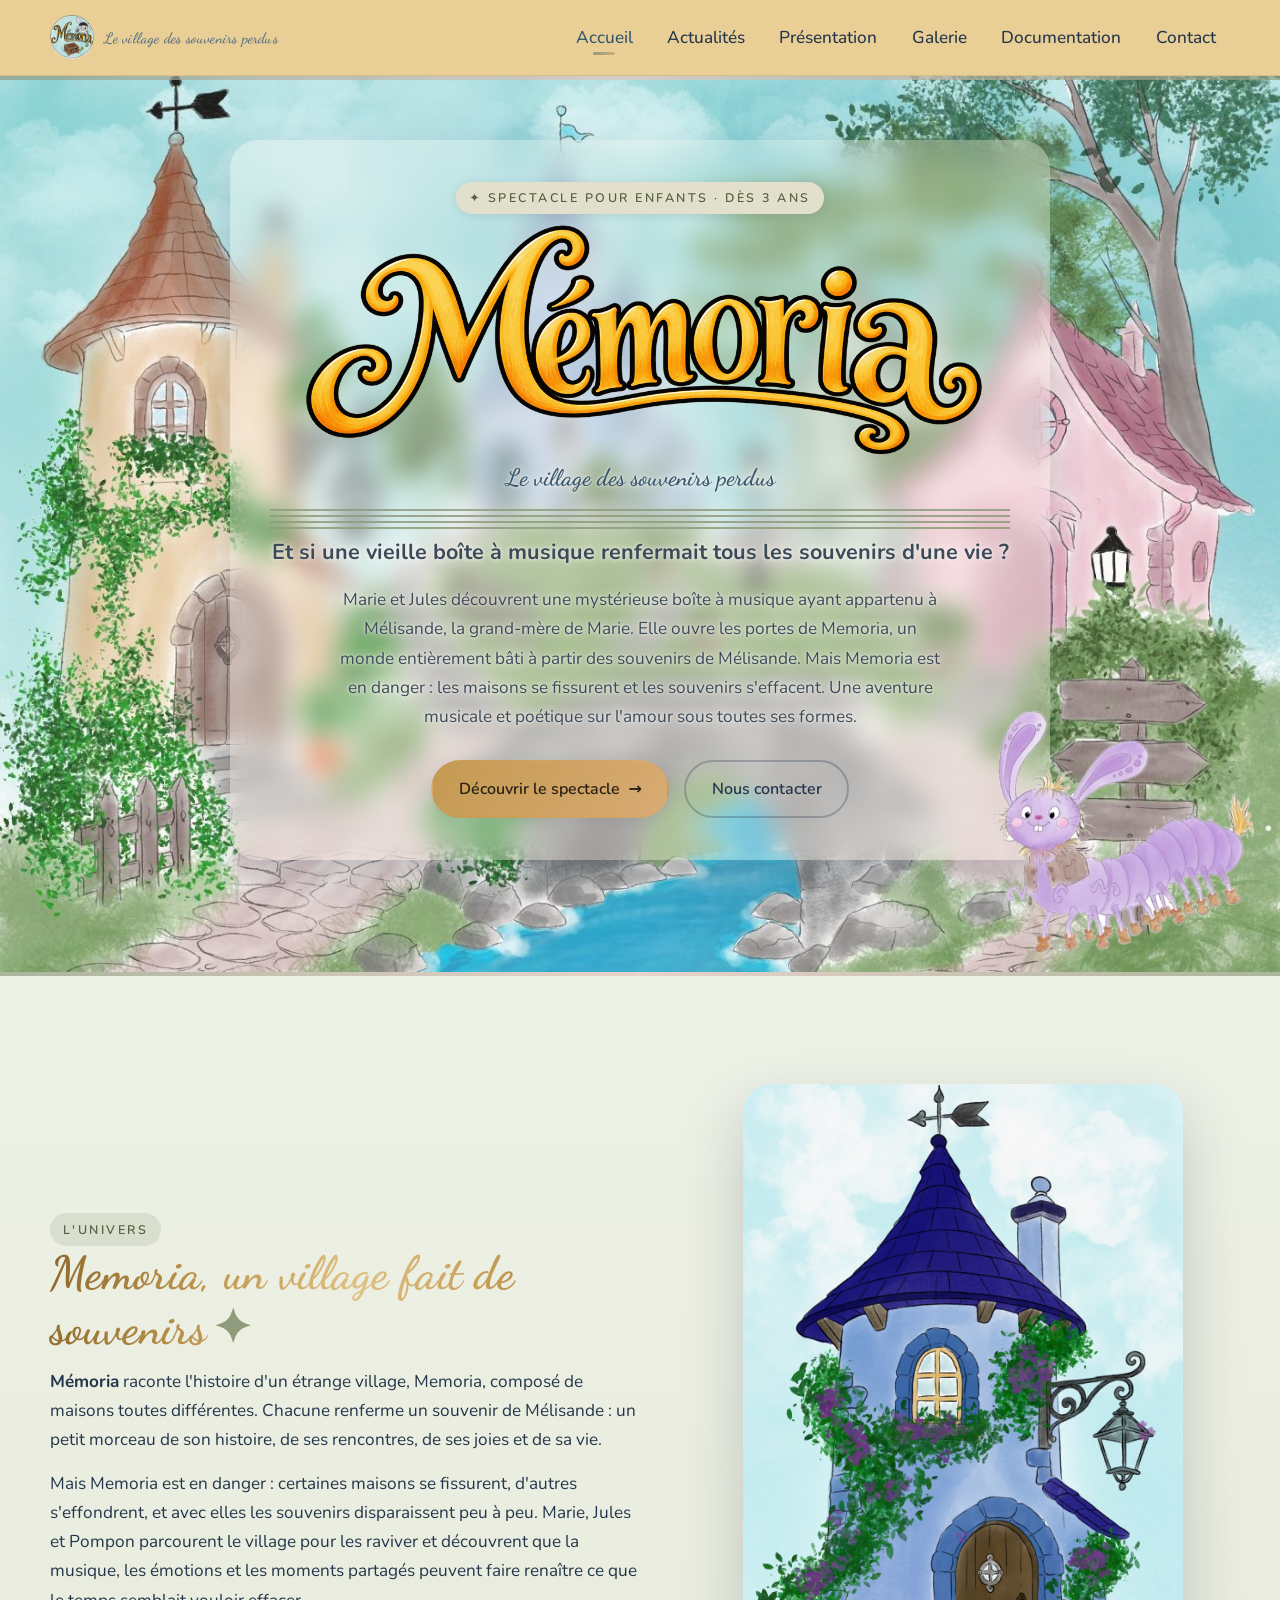
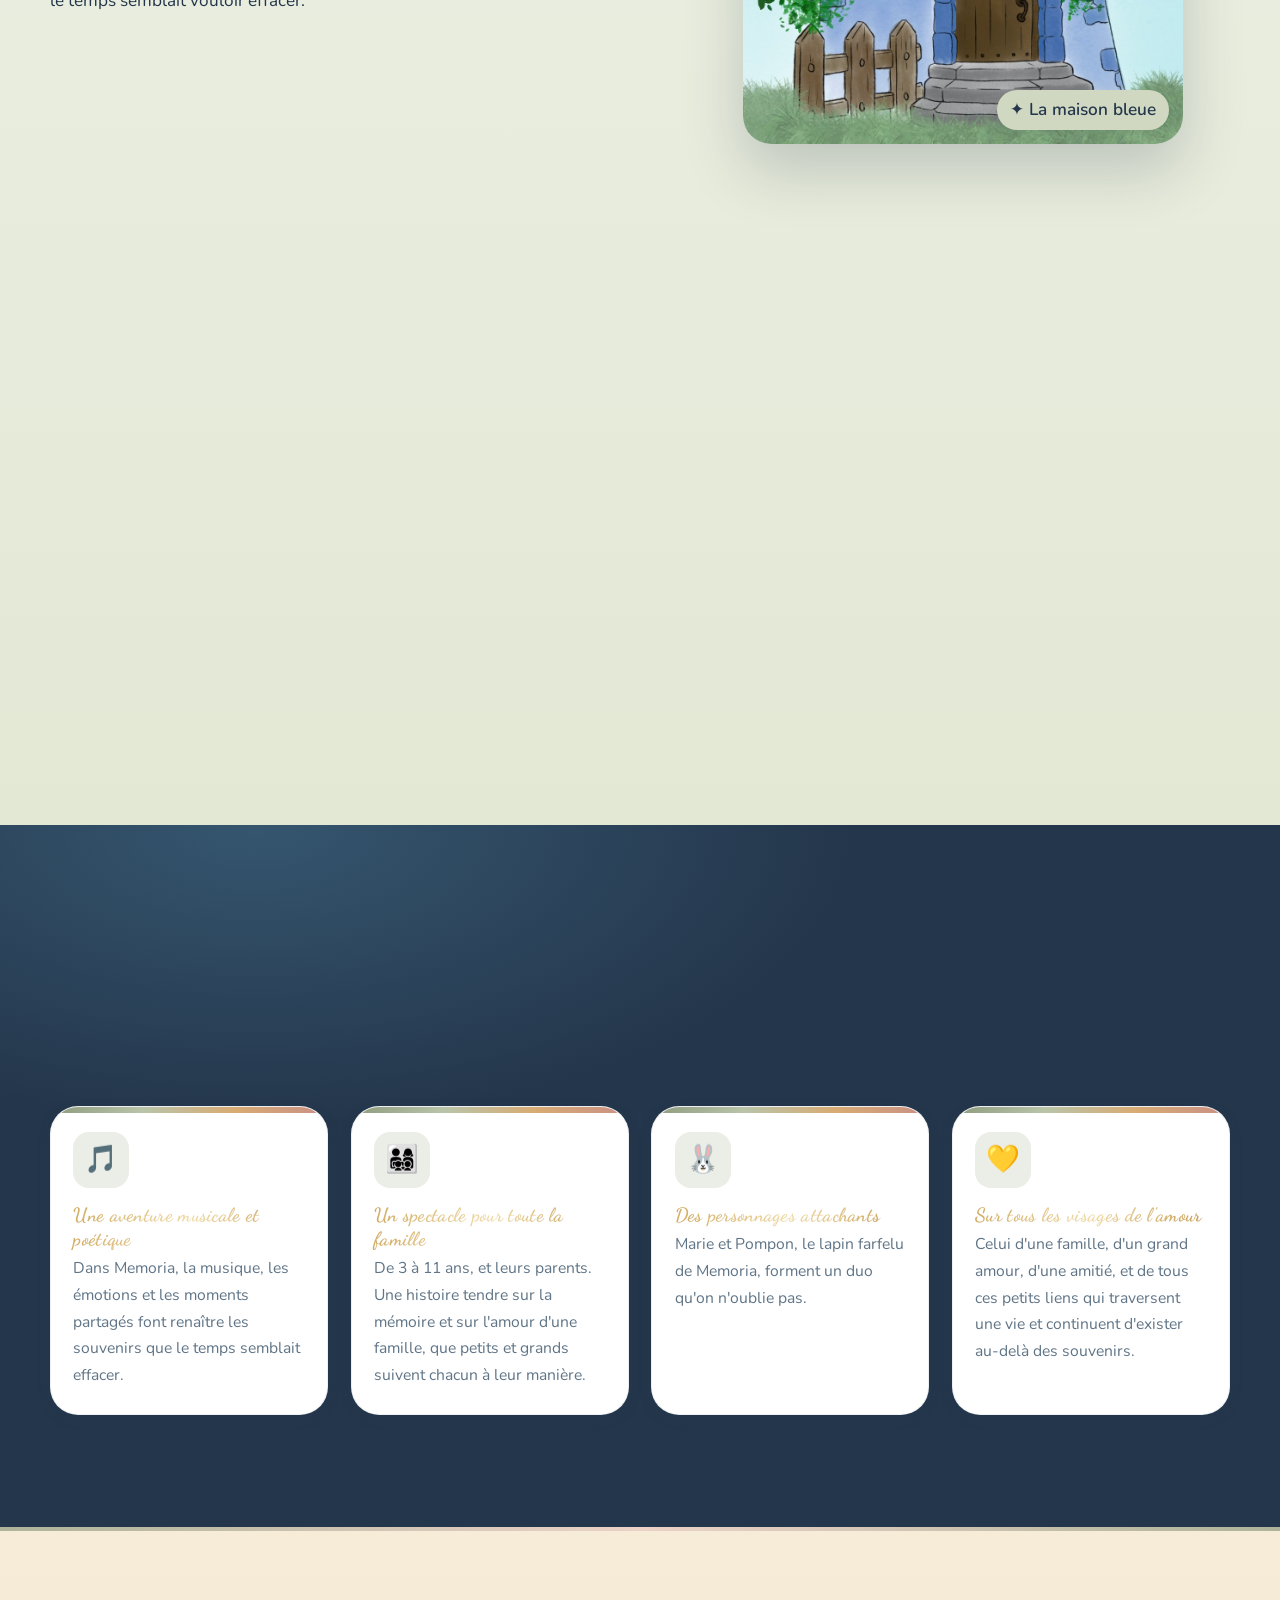
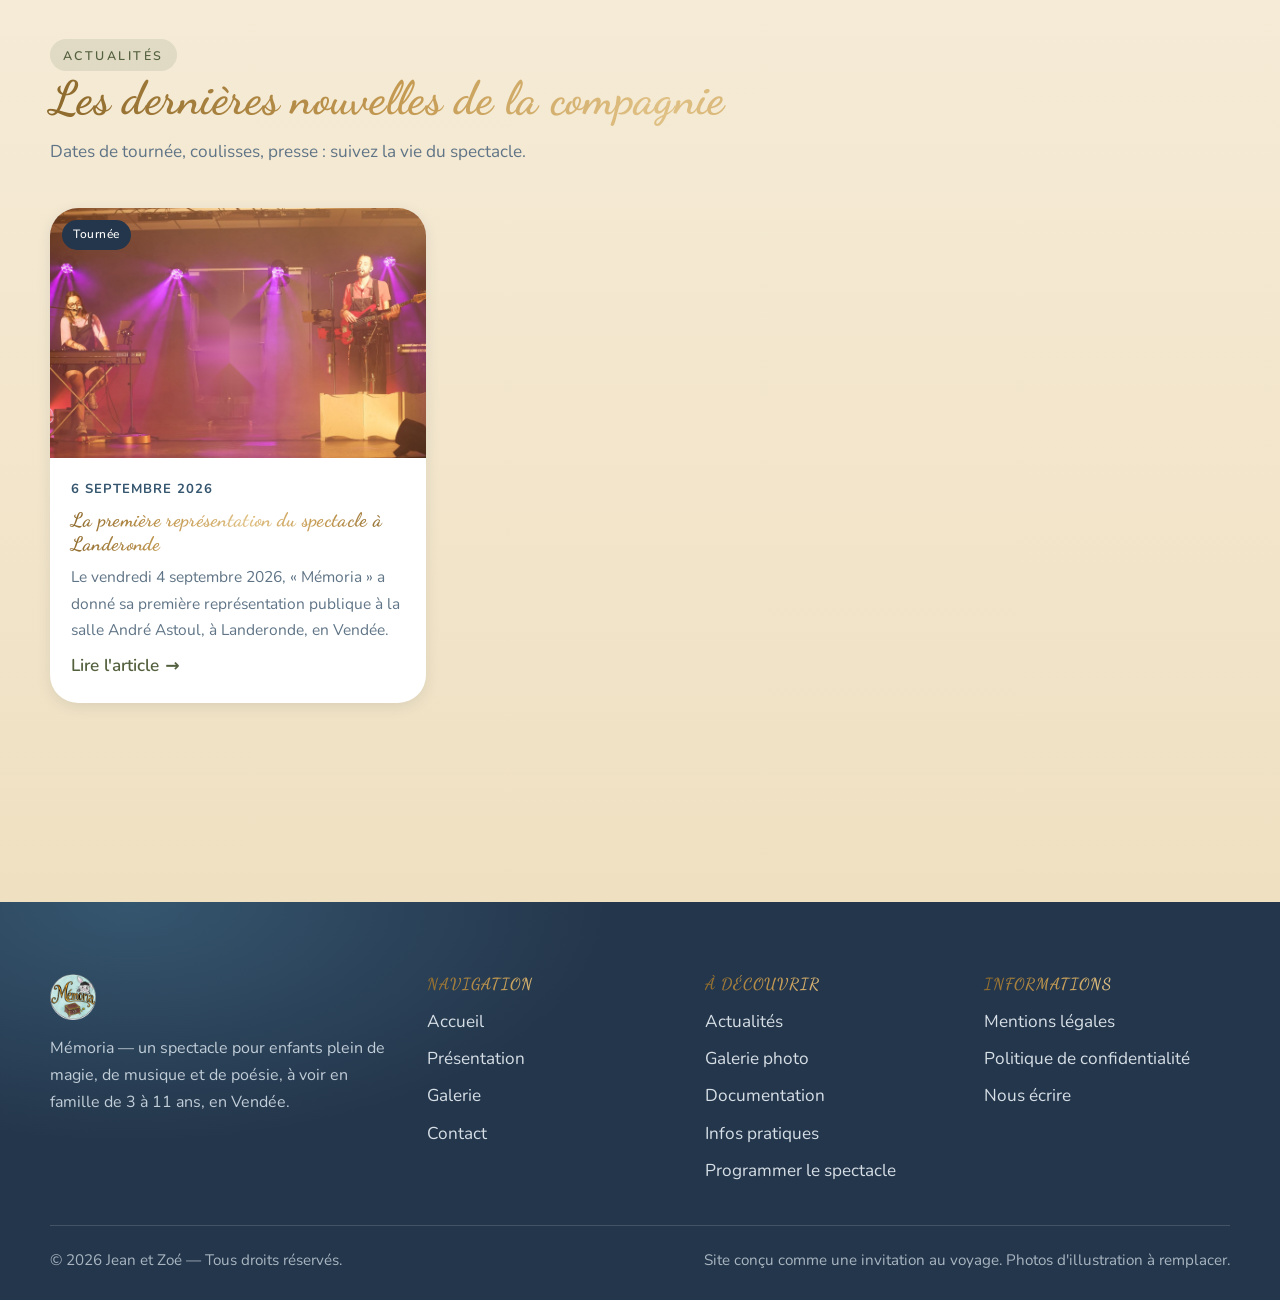
==== commit cabff0af: "Accueil : la maison bleue remplace le village dans la section L'univers (format portrait affiché en " ====
--- a/index.html
+++ b/index.html
@@ -21,7 +21,7 @@
   <link rel="icon" type="image/png" href="assets/icons/favicon.png">
   <link rel="apple-touch-icon" href="assets/icons/apple-touch-icon.png">
   <link rel="stylesheet" href="css/fonts.css?v=1">
-  <link rel="stylesheet" href="css/style.css?v=21">
+  <link rel="stylesheet" href="css/style.css?v=22">
 
   <script type="application/ld+json">
   {
@@ -159,8 +159,8 @@
             </p>
           </div>
           <figure class="univers-media reveal" data-parallax="0.06">
-            <img src="assets/images/village-de-memoria.jpg" alt="Illustration : vue d'ensemble du village de Memoria, ses maisons colorées et son pont de pierre" width="1405" height="1120" loading="lazy">
-            <figcaption class="univers-media__badge">✦ Le village de Memoria</figcaption>
+            <img src="assets/images/maison-bleue.jpg" alt="Illustration : une maison-tour bleue de Memoria, au toit pointu violet, couverte de lierre fleuri, avec sa lanterne et sa porte en bois" width="1024" height="1536" loading="lazy">
+            <figcaption class="univers-media__badge">✦ La maison bleue</figcaption>
           </figure>
         </div>
 
--- a/css/style.css
+++ b/css/style.css
@@ -715,7 +715,10 @@
 .univers-media[data-parallax] {
   transform: rotate(-1.4deg) translate3d(0, var(--parallax-y, 0), 0);
 }
-.univers-media img { width: 100%; aspect-ratio: 7/5; object-fit: cover; }
+/* Illustration en portrait (maison bleue) affichée en entier, largeur
+   plafonnée pour ne pas dépasser en hauteur le texte d'à côté */
+.univers-media { width: 100%; max-width: 440px; justify-self: center; }
+.univers-media img { width: 100%; aspect-ratio: 2/3; object-fit: cover; }
 .univers-media__badge {
   position: absolute;
   right: 14px; bottom: 14px;
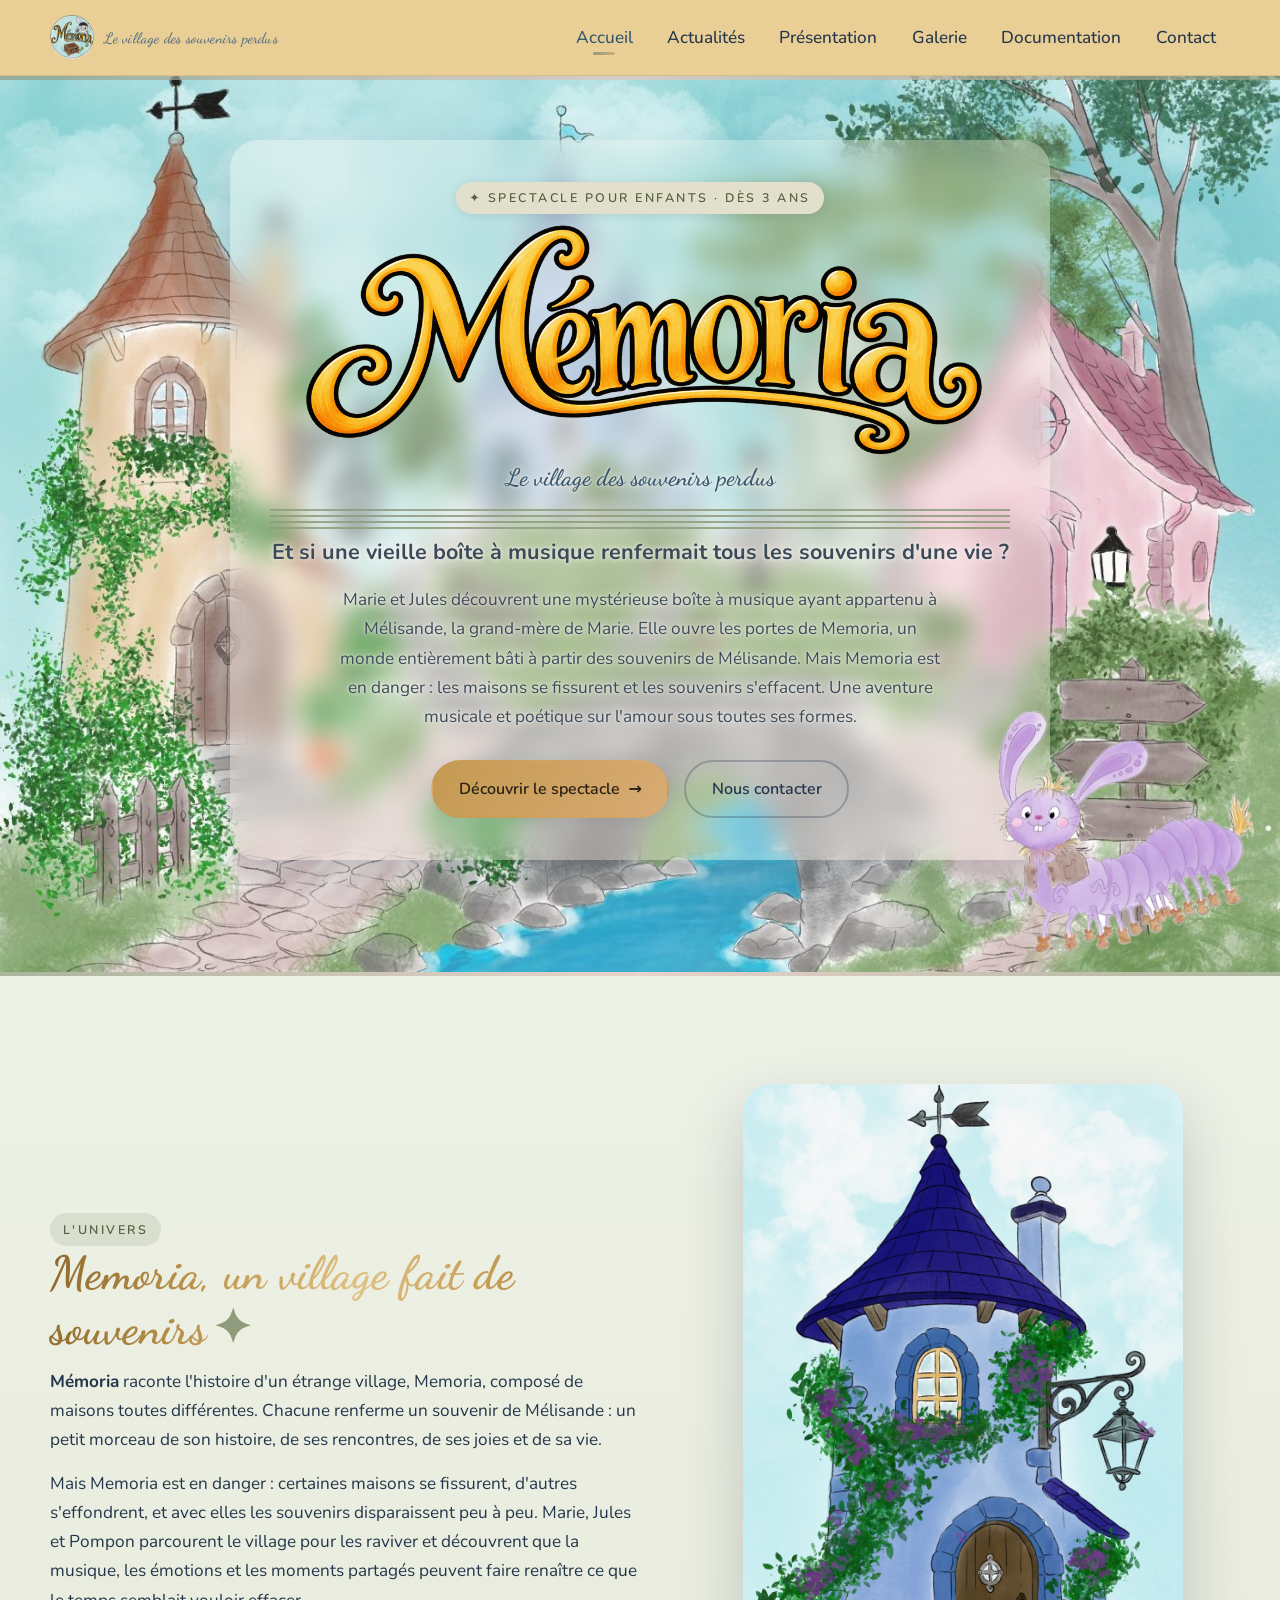
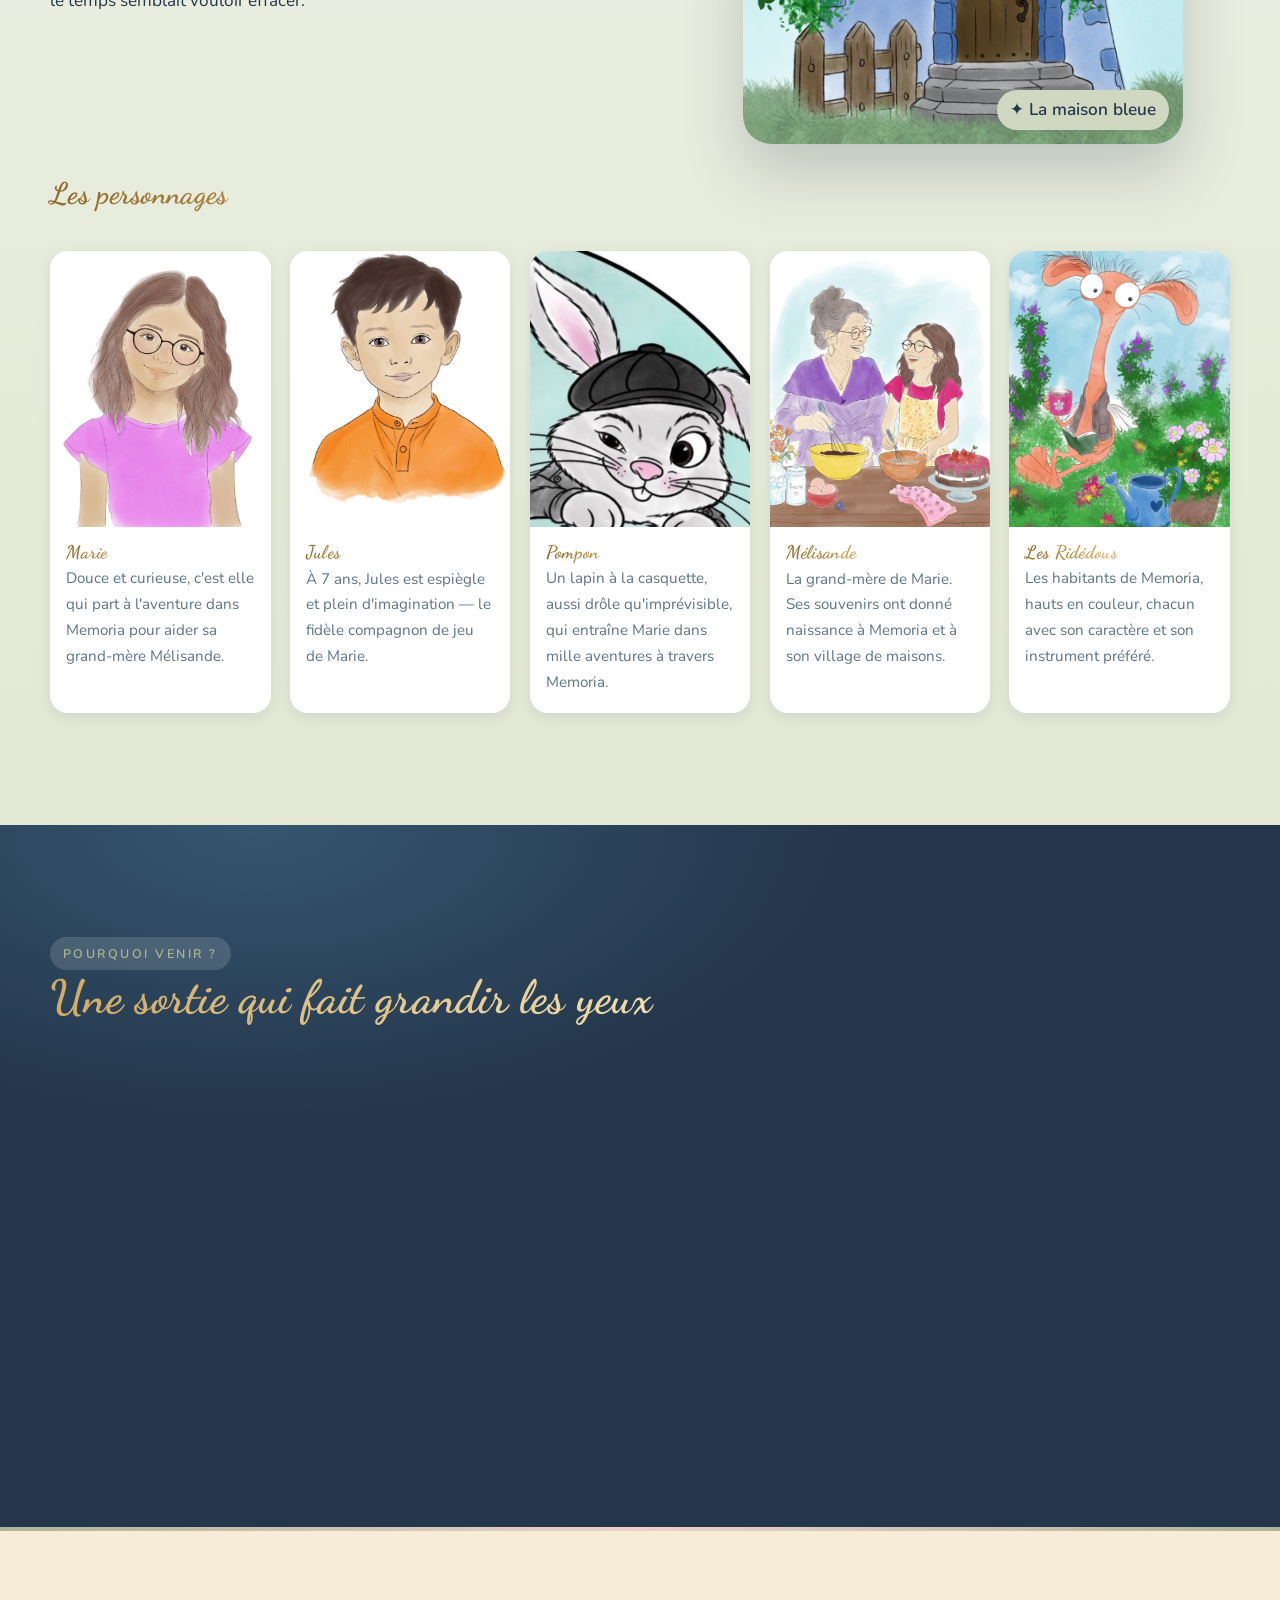
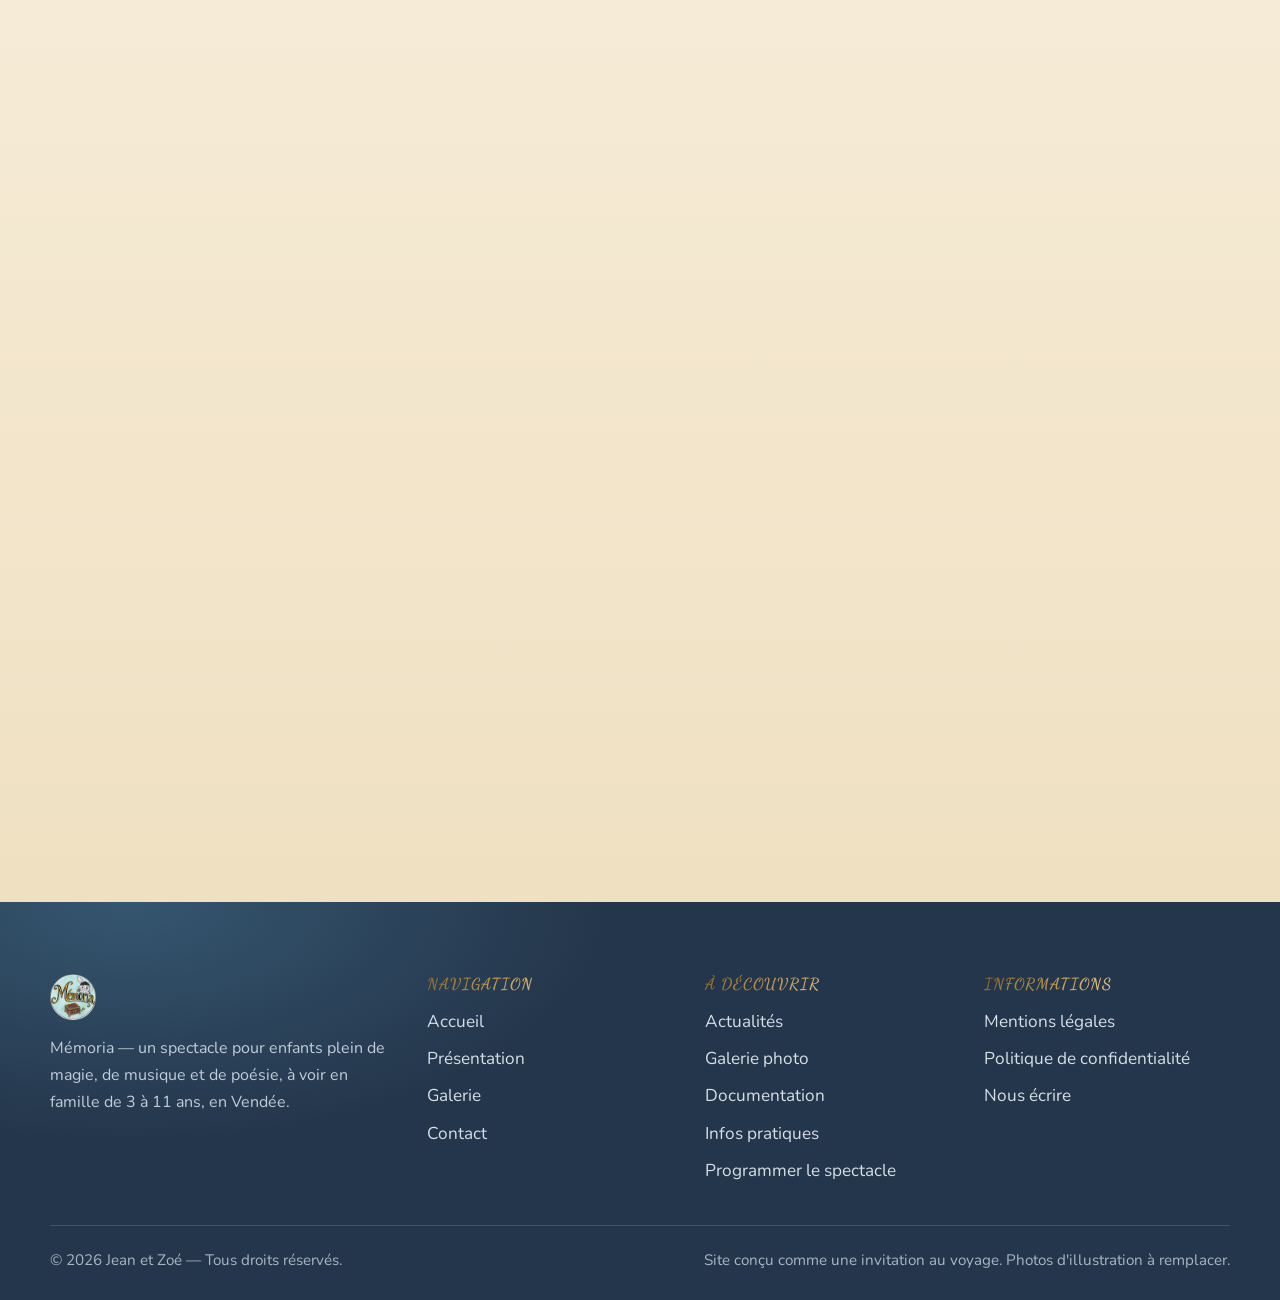
==== commit 8fd6f91f: "Présentation : Marie animée masquée sur tablette et mobile (elle recouvrait le texte) Co-Authored-By" ====
--- a/index.html
+++ b/index.html
@@ -21,7 +21,7 @@
   <link rel="icon" type="image/png" href="assets/icons/favicon.png">
   <link rel="apple-touch-icon" href="assets/icons/apple-touch-icon.png">
   <link rel="stylesheet" href="css/fonts.css?v=1">
-  <link rel="stylesheet" href="css/style.css?v=22">
+  <link rel="stylesheet" href="css/style.css?v=23">
 
   <script type="application/ld+json">
   {
--- a/css/style.css
+++ b/css/style.css
@@ -1568,6 +1568,11 @@
 }
 @media (max-width: 900px) {
   .lapin-peek { --lapin-size: clamp(110px, 22vw, 170px); }
+}
+/* Page Présentation : Marie animée masquée sur tablette et téléphone,
+   où elle recouvrait le texte du résumé (l'accueil garde son Ridédou). */
+@media (max-width: 1024px) {
+  [data-page="presentation"] .lapin-peek { display: none; }
 }
 /* Sur téléphone, le Ridédou (opaque) ne doit pas masquer les boutons :
    on lui réserve une place sous le contenu de la section. */
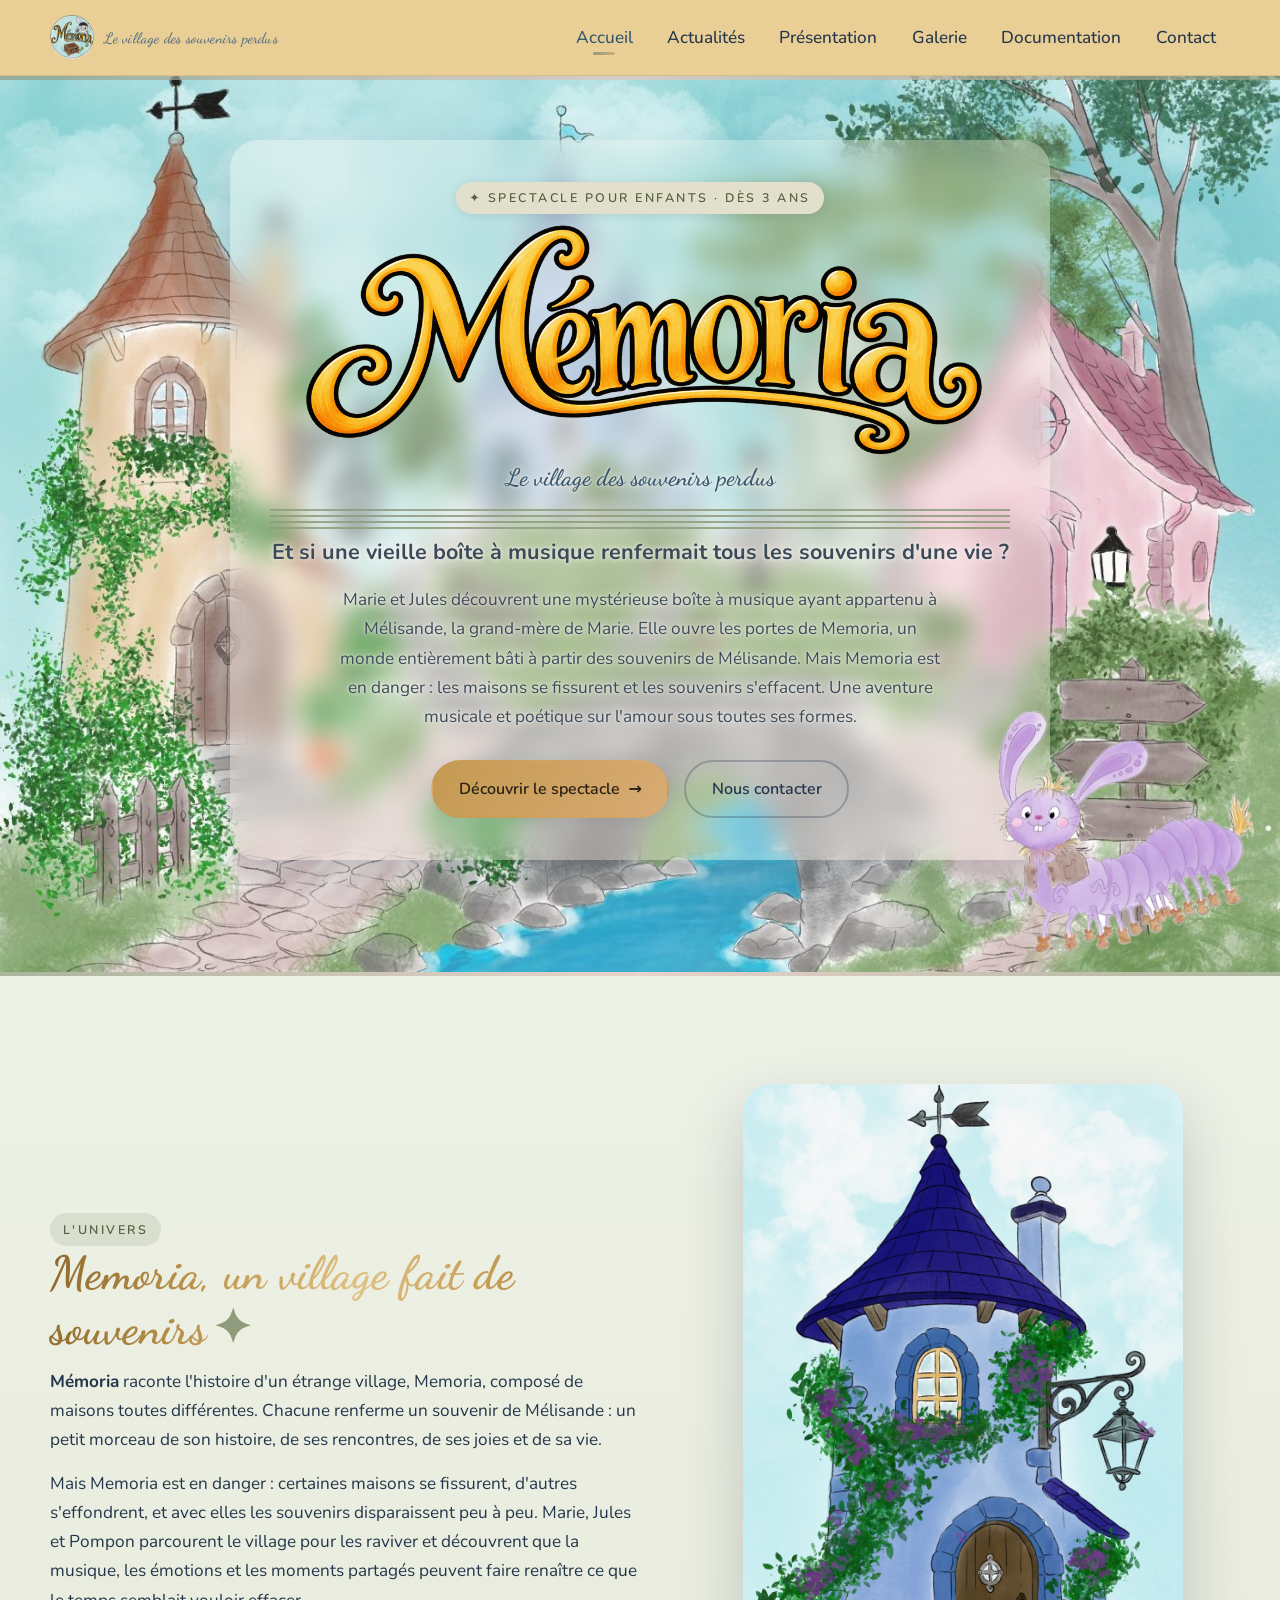
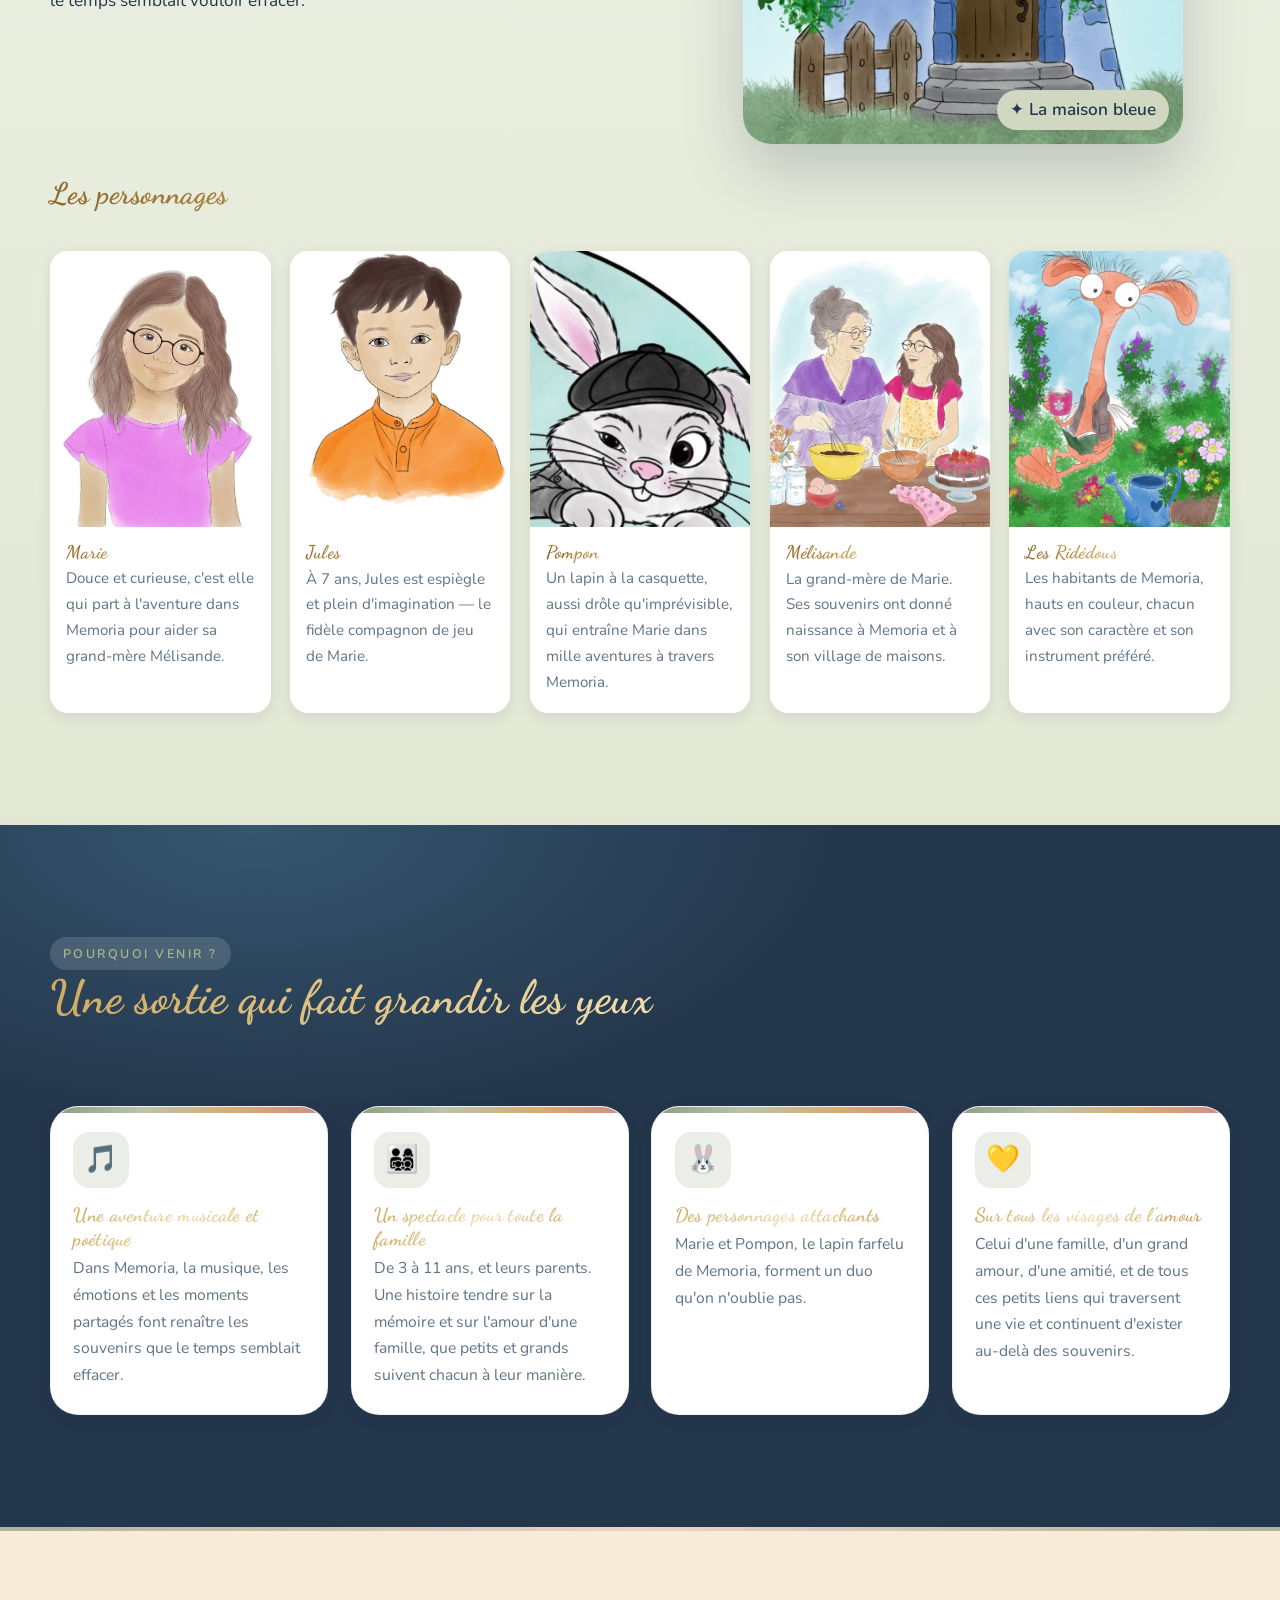
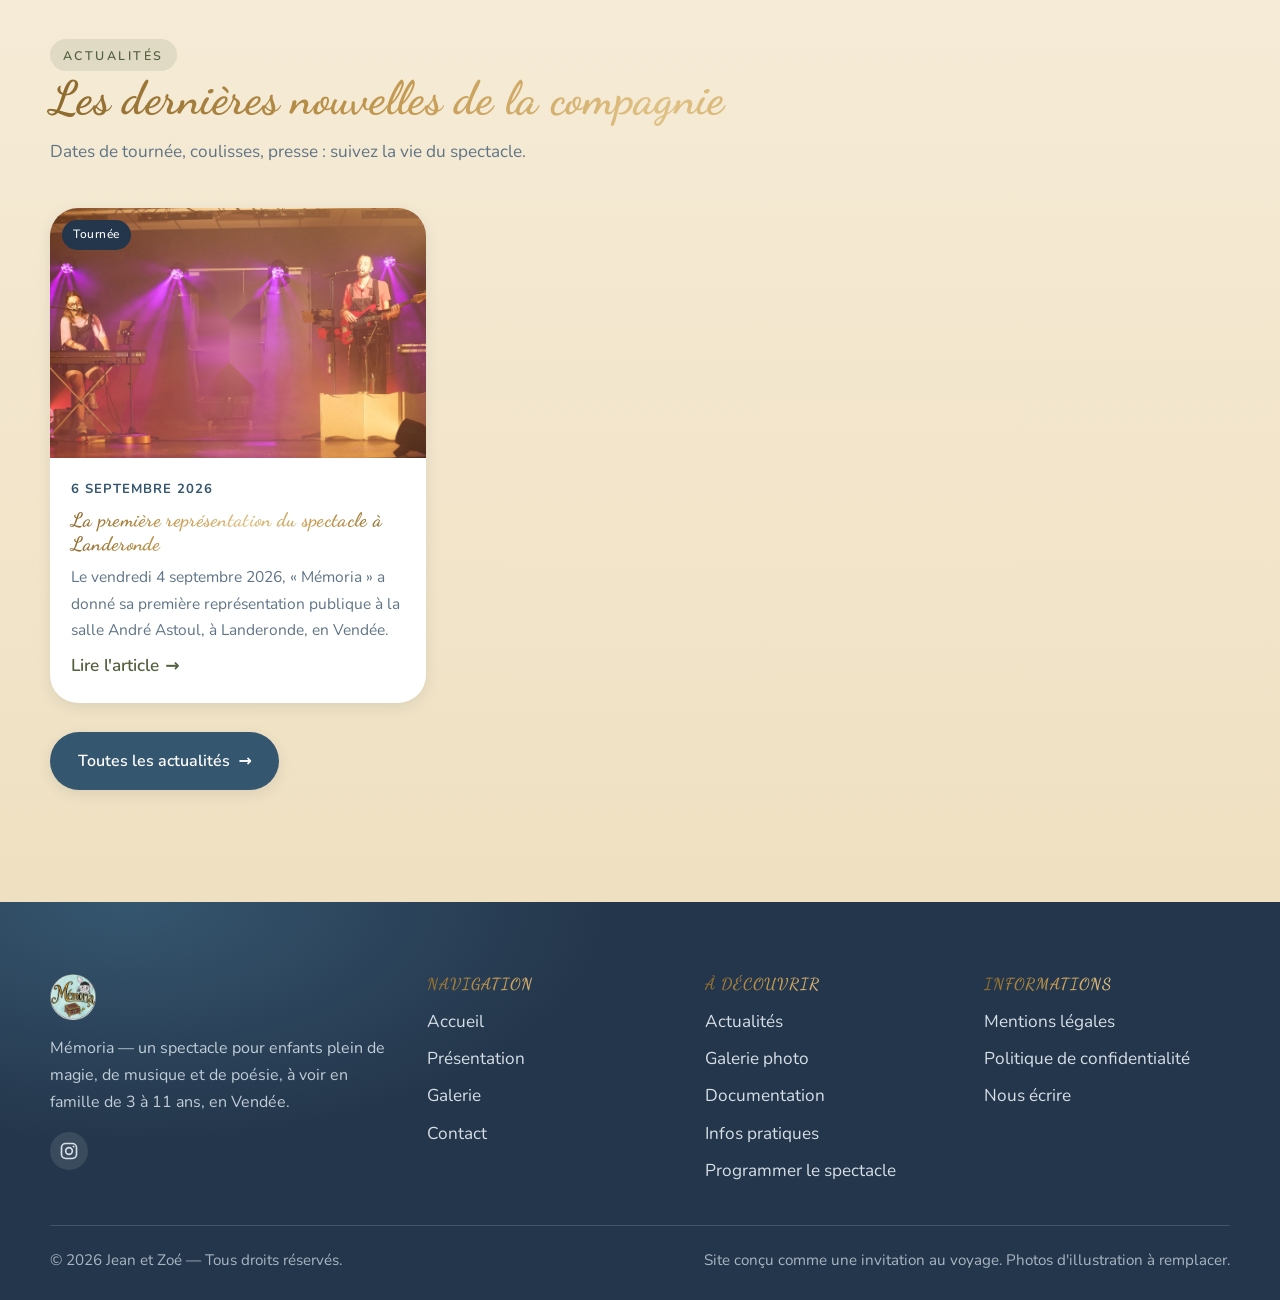
==== commit b3a5be61: "Ajoute l'Instagram @spectacle.memoria : pied de page de toutes les pages, page Contact, données stru" ====
--- a/index.html
+++ b/index.html
@@ -43,7 +43,8 @@
         "logo": "https://spectacle-memoria.fr/assets/images/logo-memoria.png",
         "email": "contact@spectacle-memoria.fr",
         "telephone": "+33-6-76-24-74-16",
-        "areaServed": { "@type": "AdministrativeArea", "name": "Vendée" }
+        "areaServed": { "@type": "AdministrativeArea", "name": "Vendée" },
+        "sameAs": ["https://www.instagram.com/spectacle.memoria/"]
       },
       {
         "@type": "TheaterEvent",
@@ -245,6 +246,9 @@
         <div class="footer-brand">
           <img class="footer-brand__mark" src="assets/icons/logo-mark.png" alt="" width="52" height="52">
           <p>Mémoria — un spectacle pour enfants plein de magie, de musique et de poésie, à voir en famille de 3 à 11&nbsp;ans, en Vendée.</p>
+          <div class="footer-socials" aria-label="Réseaux sociaux">
+            <a href="https://www.instagram.com/spectacle.memoria/" aria-label="Instagram de Mémoria (@spectacle.memoria)" rel="noopener" target="_blank"><svg viewBox="0 0 24 24" width="20" height="20" fill="none" stroke="currentColor" stroke-width="2" aria-hidden="true" focusable="false"><rect x="3" y="3" width="18" height="18" rx="5"/><circle cx="12" cy="12" r="4"/><circle cx="17.5" cy="6.5" r="1.2" fill="currentColor" stroke="none"/></svg></a>
+          </div>
         </div>
         <div>
           <h4>Navigation</h4>
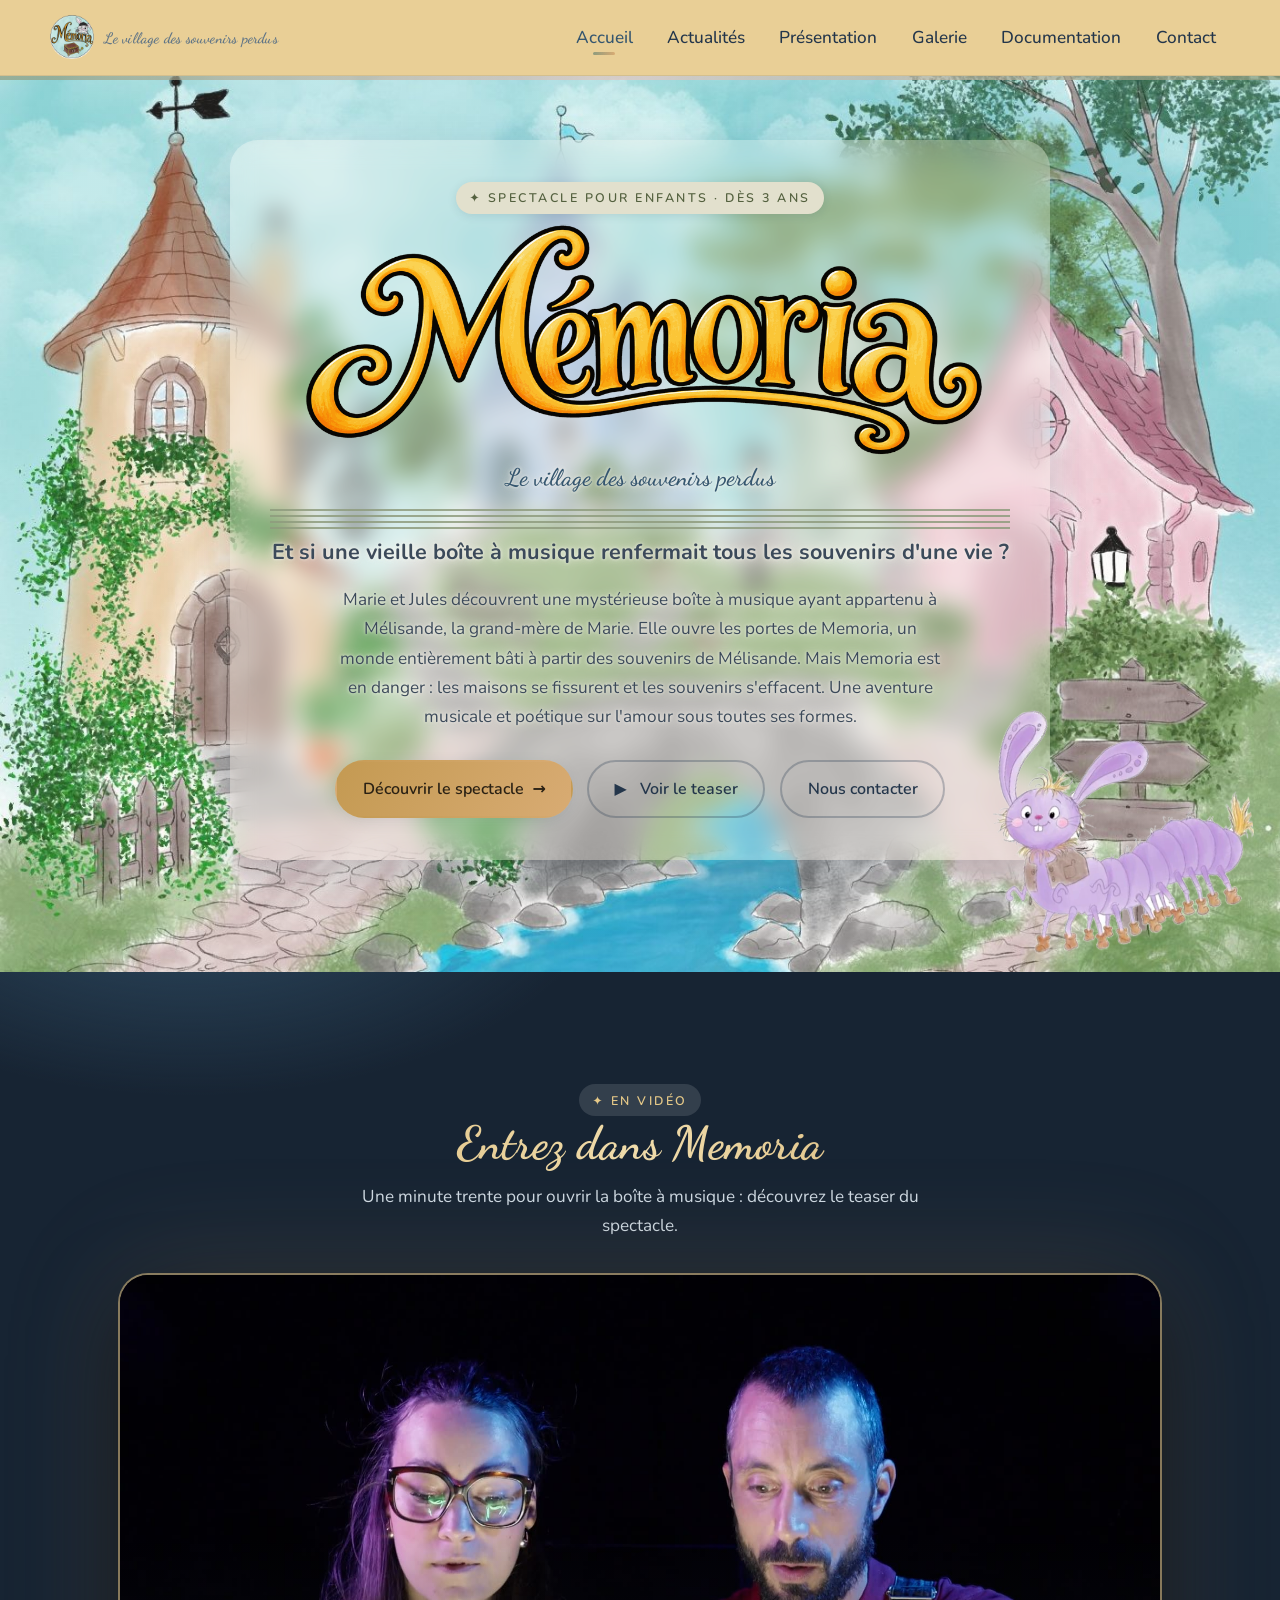
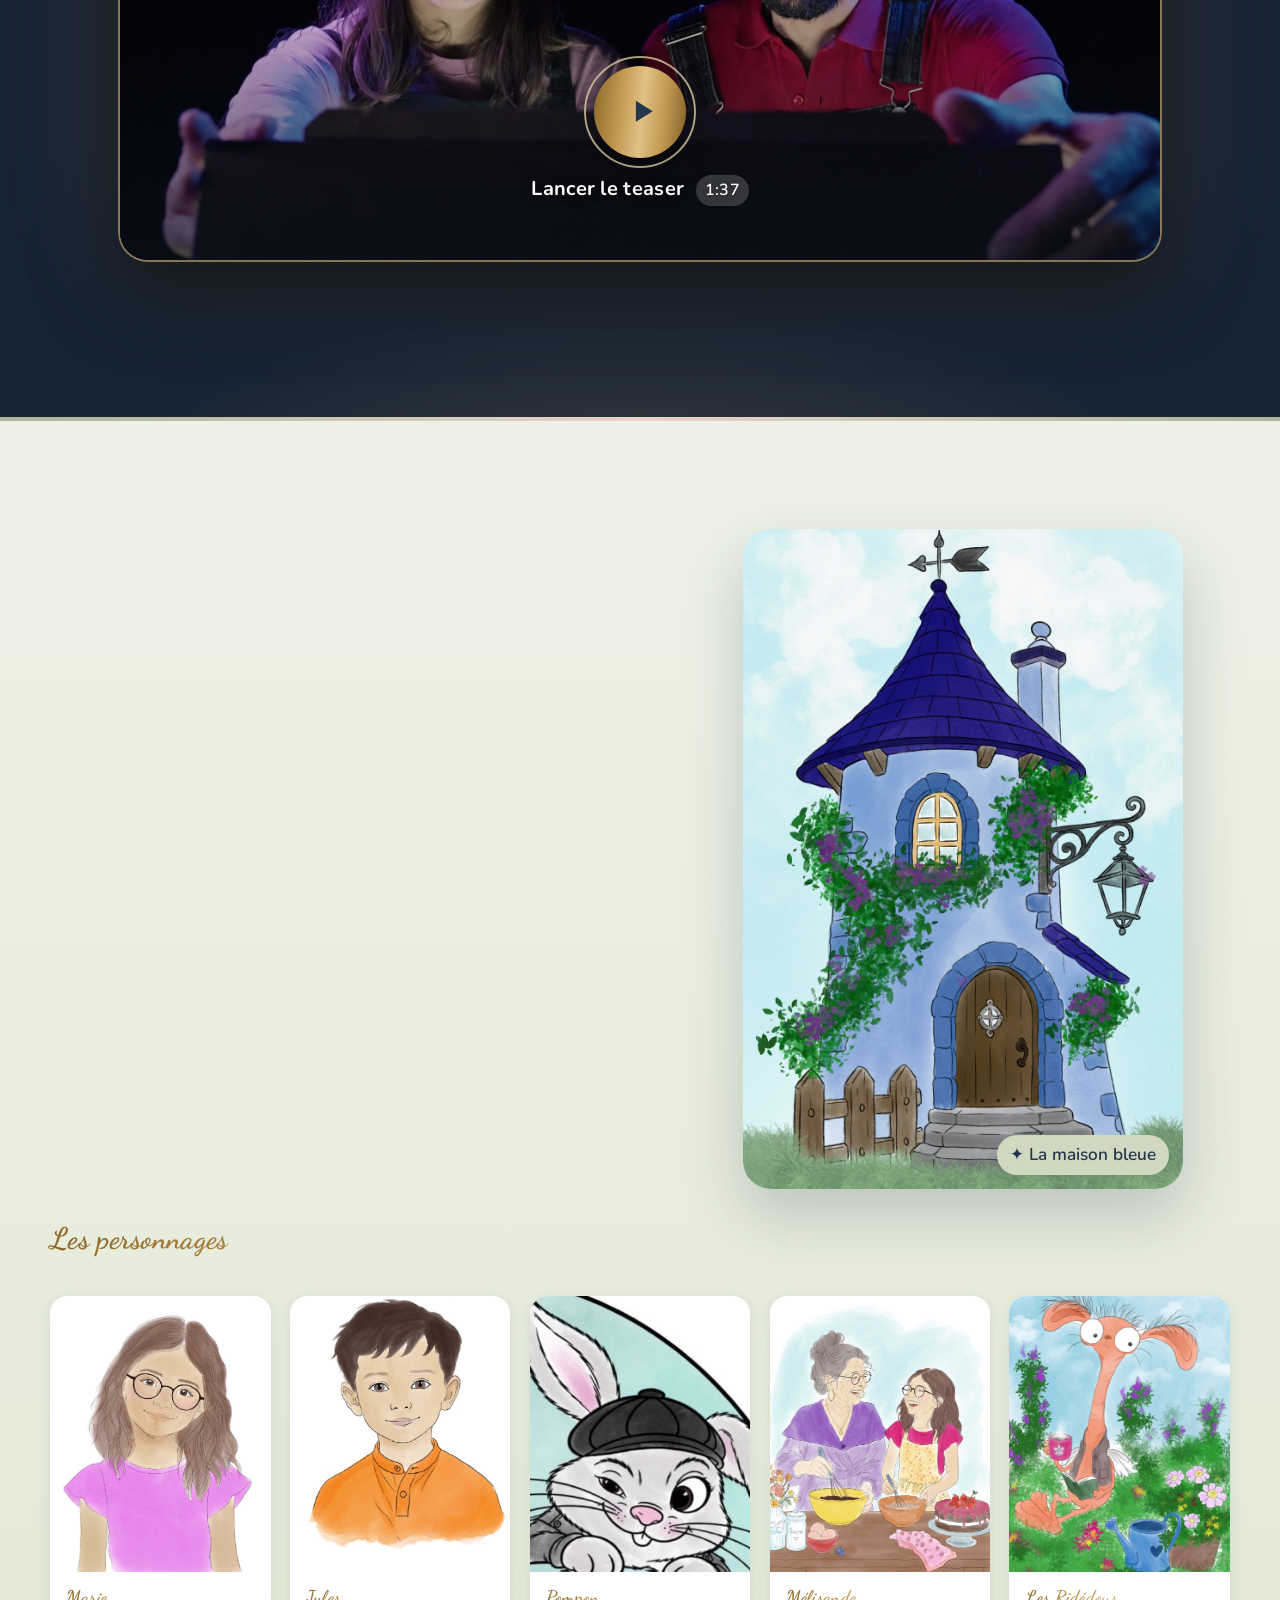
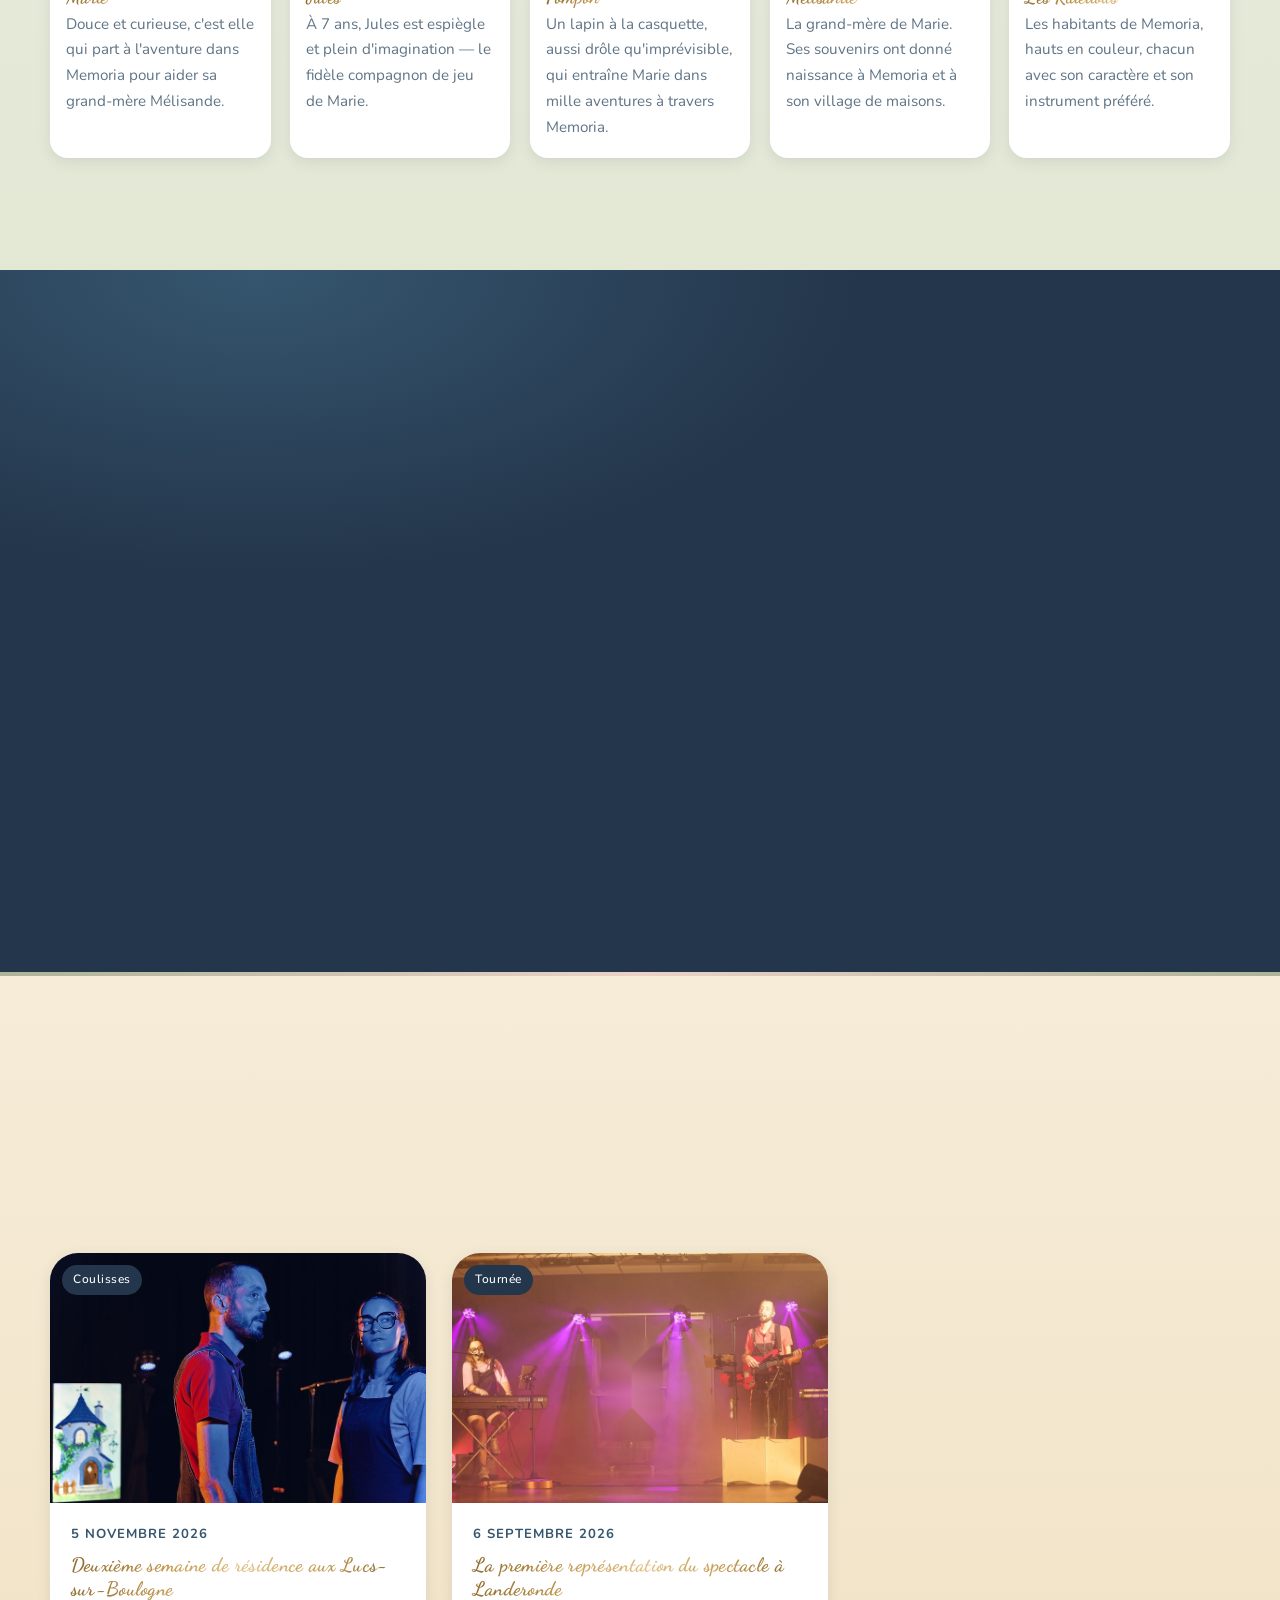
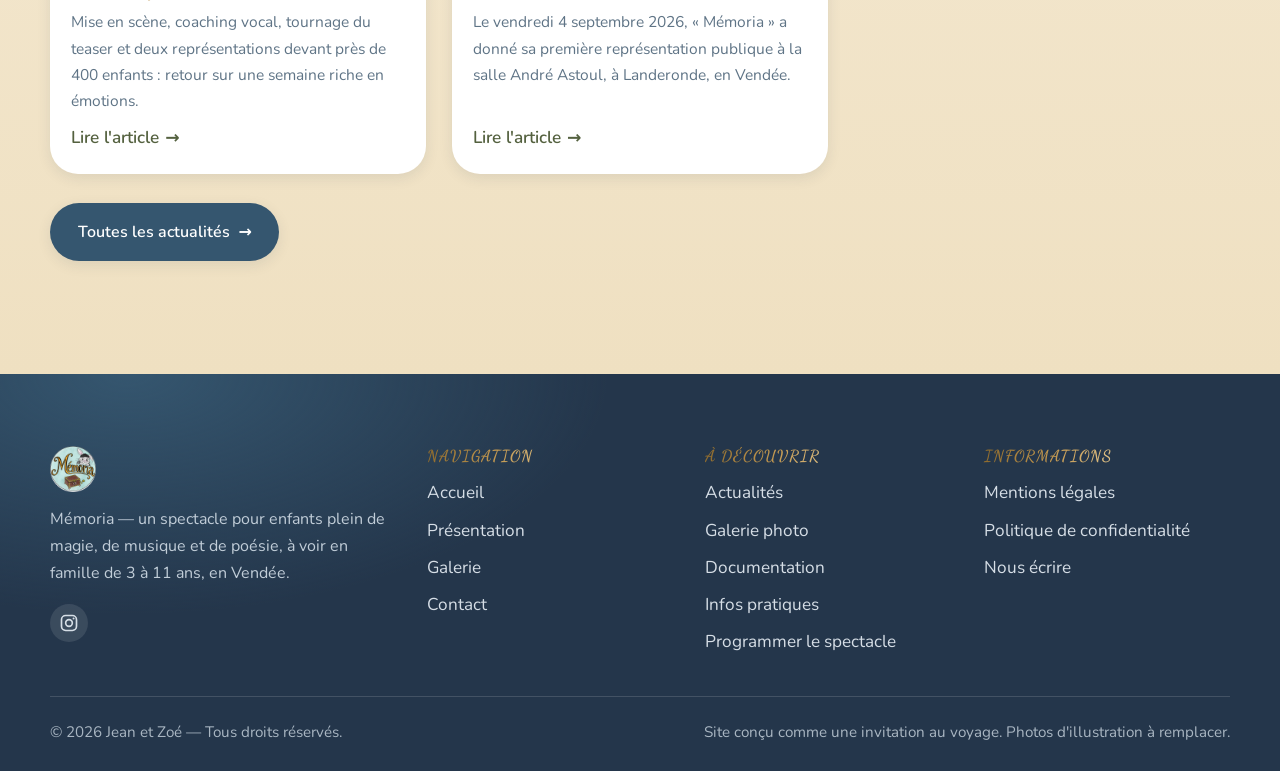
==== commit ed12f6b6: "Teaser vidéo sur l'accueil, article résidence des Lucs-sur-Boulogne, 24 photos dans Moments de vie -" ====
--- a/index.html
+++ b/index.html
@@ -21,7 +21,7 @@
   <link rel="icon" type="image/png" href="assets/icons/favicon.png">
   <link rel="apple-touch-icon" href="assets/icons/apple-touch-icon.png">
   <link rel="stylesheet" href="css/fonts.css?v=1">
-  <link rel="stylesheet" href="css/style.css?v=23">
+  <link rel="stylesheet" href="css/style.css?v=25">
 
   <script type="application/ld+json">
   {
@@ -45,6 +45,17 @@
         "telephone": "+33-6-76-24-74-16",
         "areaServed": { "@type": "AdministrativeArea", "name": "Vendée" },
         "sameAs": ["https://www.instagram.com/spectacle.memoria/"]
+      },
+      {
+        "@type": "VideoObject",
+        "name": "Mémoria — teaser du spectacle",
+        "description": "Teaser de Mémoria, le village des souvenirs perdus : un spectacle musical pour enfants de 3 à 11 ans, créé par Zoé Mallardeau et Jean Pénisson.",
+        "thumbnailUrl": "https://spectacle-memoria.fr/assets/video/teaser-memoria-poster.jpg",
+        "contentUrl": "https://spectacle-memoria.fr/assets/video/teaser-memoria-1080.mp4",
+        "uploadDate": "2026-11-05",
+        "duration": "PT1M37S",
+        "inLanguage": "fr-FR",
+        "publisher": { "@id": "https://spectacle-memoria.fr/#compagnie" }
       },
       {
         "@type": "TheaterEvent",
@@ -81,6 +92,7 @@
   <script src="js/main.js" defer></script>
   <script src="js/articles.js" defer></script>
   <script src="js/lapin.js" defer></script>
+  <script src="js/teaser.js?v=2" defer></script>
 </head>
 <body data-page="accueil">
   <a class="skip-link" href="#contenu">Aller au contenu principal</a>
@@ -135,8 +147,42 @@
         </p>
         <div class="btn-row reveal" style="justify-content:center">
           <a class="btn btn--primary" href="presentation.html">Découvrir le spectacle <span class="btn__arrow" aria-hidden="true">→</span></a>
+          <a class="btn btn--ghost" href="#teaser"><span aria-hidden="true">▶</span>&nbsp;Voir le teaser</a>
           <a class="btn btn--ghost" href="contact.html">Nous contacter</a>
         </div>
+      </div>
+    </section>
+
+    <!-- ==================== TEASER VIDÉO ====================
+         Vidéos : assets/video/ (1080p + 720p pour mobile, affiche .jpg).
+         Lecteur : js/teaser.js · Styles : css/style.css §20 -->
+    <section class="section section--teaser" id="teaser" aria-labelledby="teaser-title">
+      <div class="container">
+        <div class="teaser-head">
+          <p class="eyebrow reveal">✦ En vidéo</p>
+          <h2 class="section-title reveal" id="teaser-title">Entrez dans Memoria</h2>
+          <p class="section-intro reveal">Une minute trente pour ouvrir la boîte à musique&nbsp;: découvrez le teaser du spectacle.</p>
+        </div>
+
+        <div class="teaser reveal" data-teaser data-teaser-autoplay>
+          <video class="teaser__video" controls preload="none" playsinline
+                 poster="assets/video/teaser-memoria-poster.jpg"
+                 data-src-sd="assets/video/teaser-memoria-720.mp4"
+                 width="1920" height="1080"
+                 aria-label="Teaser du spectacle Mémoria">
+            <source src="assets/video/teaser-memoria-1080.mp4" type="video/mp4">
+            <a href="assets/video/teaser-memoria-1080.mp4">Télécharger le teaser de Mémoria (MP4)</a>
+          </video>
+          <button class="teaser__play" type="button" aria-label="Lancer le teaser de Mémoria (1 min 37)">
+            <span class="teaser__icon" aria-hidden="true"><svg viewBox="0 0 24 24" width="34" height="34"><path d="M8 5.5v13l10.5-6.5z" fill="currentColor"/></svg></span>
+            <span class="teaser__label">Lancer le teaser <span class="teaser__time">1:37</span></span>
+          </button>
+          <button class="teaser__unmute" type="button">
+            <svg viewBox="0 0 24 24" width="20" height="20" aria-hidden="true" focusable="false"><path d="M4 9v6h4l5 4V5L8 9H4z" fill="currentColor"/><path d="M16 8.5a5 5 0 0 1 0 7M18.5 6a8.5 8.5 0 0 1 0 12" fill="none" stroke="currentColor" stroke-width="2" stroke-linecap="round"/></svg>
+            Activer le son
+          </button>
+        </div>
+        <p class="teaser-credit reveal">Une création originale de Zoé Mallardeau &amp; Jean Pénisson · Teaser réalisé par Quentin-Azzedine Lahjaily</p>
       </div>
     </section>
 
--- a/css/style.css
+++ b/css/style.css
@@ -1669,3 +1669,175 @@
 
 /* La 1ʳᵉ section de l'accueil passe sous l'en-tête fixe (plus de hero) */
 .section--first { margin-top: var(--header-h); }
+
+/* 20. TEASER VIDÉO ---------------------------------------------------------
+   Section sombre « salle de cinéma » juste après l'intro de l'accueil, et
+   lecteur réutilisable (.teaser) dans les articles. Le bouton de lecture
+   n'apparaît qu'avec JavaScript (.teaser--js, ajouté par js/teaser.js) ;
+   sinon la vidéo garde ses contrôles natifs. */
+.section--teaser {
+  position: relative;
+  overflow: hidden;
+  color: #eef2f6;
+  background:
+    radial-gradient(900px 420px at 50% 115%, rgba(216, 171, 115, 0.22), transparent 65%),
+    radial-gradient(700px 380px at 15% -10%, rgba(53, 86, 111, 0.85), transparent 60%),
+    #172433;
+}
+.section--teaser .teaser-head { text-align: center; }
+.section--teaser .eyebrow { background: rgba(255, 255, 255, 0.12); color: #e6c988; }
+.section--teaser h2 {
+  color: #e6c988;
+  background: linear-gradient(96deg, #cfa961, #f0dcab 50%, #c49a52);
+  -webkit-background-clip: text;
+  background-clip: text;
+  -webkit-text-fill-color: transparent;
+}
+.section--teaser .section-intro { color: #cdd8e2; margin: 0 auto 2.2rem; }
+
+.teaser {
+  position: relative;
+  max-width: 1040px;
+  margin-inline: auto;
+  border-radius: var(--radius-l);
+  overflow: hidden;
+  background: #000;
+  aspect-ratio: 16 / 9;
+  /* liseré doré + halo chaud, comme une scène éclairée */
+  box-shadow:
+    0 0 0 2px rgba(224, 193, 133, 0.55),
+    0 30px 80px rgba(0, 0, 0, 0.55),
+    0 0 120px rgba(216, 171, 115, 0.18);
+}
+.teaser__video {
+  display: block;
+  width: 100%;
+  height: 100%;
+  object-fit: cover;
+  background: #000;
+}
+.teaser__play { display: none; }
+.teaser--js .teaser__play {
+  position: absolute;
+  inset: 0;
+  display: flex;
+  flex-direction: column;
+  align-items: center;
+  justify-content: flex-end;
+  gap: 0.9rem;
+  padding-bottom: clamp(1.2rem, 6%, 3.4rem);
+  border: 0;
+  cursor: pointer;
+  color: #fff;
+  font: inherit;
+  background: linear-gradient(180deg, transparent 45%, rgba(10, 16, 24, 0.72));
+  transition: background 0.4s var(--ease);
+}
+.teaser__icon {
+  display: grid;
+  place-items: center;
+  width: clamp(64px, 9vw, 92px);
+  aspect-ratio: 1;
+  border-radius: 50%;
+  color: #24364b;
+  background: var(--gold-grad);
+  box-shadow: 0 10px 30px rgba(0, 0, 0, 0.45);
+  transition: transform 0.35s var(--ease);
+  position: relative;
+}
+.teaser__icon svg { margin-left: 4px; width: 42%; height: auto; }
+/* halo qui « respire » pour inviter au clic */
+.teaser__icon::before {
+  content: "";
+  position: absolute;
+  inset: -10px;
+  border-radius: 50%;
+  border: 2px solid rgba(240, 220, 171, 0.7);
+  animation: teaser-pulse 2.4s var(--ease) infinite;
+}
+@keyframes teaser-pulse {
+  0%   { transform: scale(0.9); opacity: 0.9; }
+  100% { transform: scale(1.35); opacity: 0; }
+}
+.teaser__label {
+  font-family: var(--font-title);
+  font-weight: 700;
+  font-size: clamp(1rem, 0.9rem + 0.5vw, 1.25rem);
+  letter-spacing: 0.3px;
+  text-shadow: 0 2px 10px rgba(0, 0, 0, 0.6);
+}
+.teaser__time {
+  display: inline-block;
+  margin-left: 0.4rem;
+  padding: 0.1rem 0.55rem;
+  font-size: 0.8em;
+  font-weight: 600;
+  border-radius: 999px;
+  background: rgba(255, 255, 255, 0.18);
+}
+.teaser--js .teaser__play:hover .teaser__icon,
+.teaser--js .teaser__play:focus-visible .teaser__icon { transform: scale(1.1); }
+.teaser--js .teaser__play:hover { background: linear-gradient(180deg, transparent 35%, rgba(10, 16, 24, 0.8)); }
+.teaser__play:focus-visible { outline: 3px solid #f0dcab; outline-offset: -6px; border-radius: var(--radius-l); }
+.teaser.is-playing .teaser__play { display: none; }
+
+.teaser-credit {
+  margin-top: 1.3rem;
+  text-align: center;
+  font-size: 0.88rem;
+  color: #9fb0c0;
+}
+
+/* Dans un article : même lecteur, posé dans la colonne de texte */
+.teaser--article { margin: 1.6rem 0; border-radius: var(--radius-m); }
+.teaser--article .teaser__play:focus-visible { border-radius: var(--radius-m); }
+
+/* Deux photos côte à côte dans un article */
+.article__duo {
+  display: grid;
+  grid-template-columns: 1fr 1fr;
+  gap: 1rem;
+  margin: 1.4rem 0;
+}
+.article__duo img { margin: 0; width: 100%; height: 100%; object-fit: cover; aspect-ratio: 3 / 2; }
+@media (max-width: 520px) {
+  .article__duo { grid-template-columns: 1fr; }
+  .teaser { border-radius: var(--radius-m); }
+}
+@media (prefers-reduced-motion: reduce) {
+  .teaser__icon::before { animation: none; opacity: 0; }
+}
+
+/* Aperçu muet (lecture auto) : bouton « Activer le son » */
+.teaser__unmute { display: none; }
+.teaser.is-muted .teaser__unmute {
+  position: absolute;
+  left: 50%;
+  bottom: clamp(0.9rem, 5%, 1.8rem);
+  transform: translateX(-50%);
+  display: inline-flex;
+  align-items: center;
+  gap: 0.55rem;
+  padding: 0.7rem 1.25rem;
+  border: 0;
+  border-radius: 999px;
+  cursor: pointer;
+  font: inherit;
+  font-weight: 700;
+  color: #24364b;
+  background: var(--gold-grad);
+  box-shadow: 0 8px 26px rgba(0, 0, 0, 0.45);
+  animation: teaser-nudge 2.6s var(--ease) 1.2s infinite;
+}
+.teaser.is-muted .teaser__unmute:hover,
+.teaser.is-muted .teaser__unmute:focus-visible { animation: none; transform: translateX(-50%) scale(1.06); }
+.teaser.is-muted .teaser__unmute:focus-visible { outline: 3px solid #f0dcab; outline-offset: 3px; }
+.teaser.is-muted .teaser__video { cursor: pointer; }
+@keyframes teaser-nudge {
+  0%, 70%, 100% { transform: translateX(-50%) scale(1); }
+  80% { transform: translateX(-50%) scale(1.08); }
+  90% { transform: translateX(-50%) scale(0.98); }
+}
+@media (prefers-reduced-motion: reduce) {
+  .teaser.is-muted .teaser__unmute { animation: none; }
+}
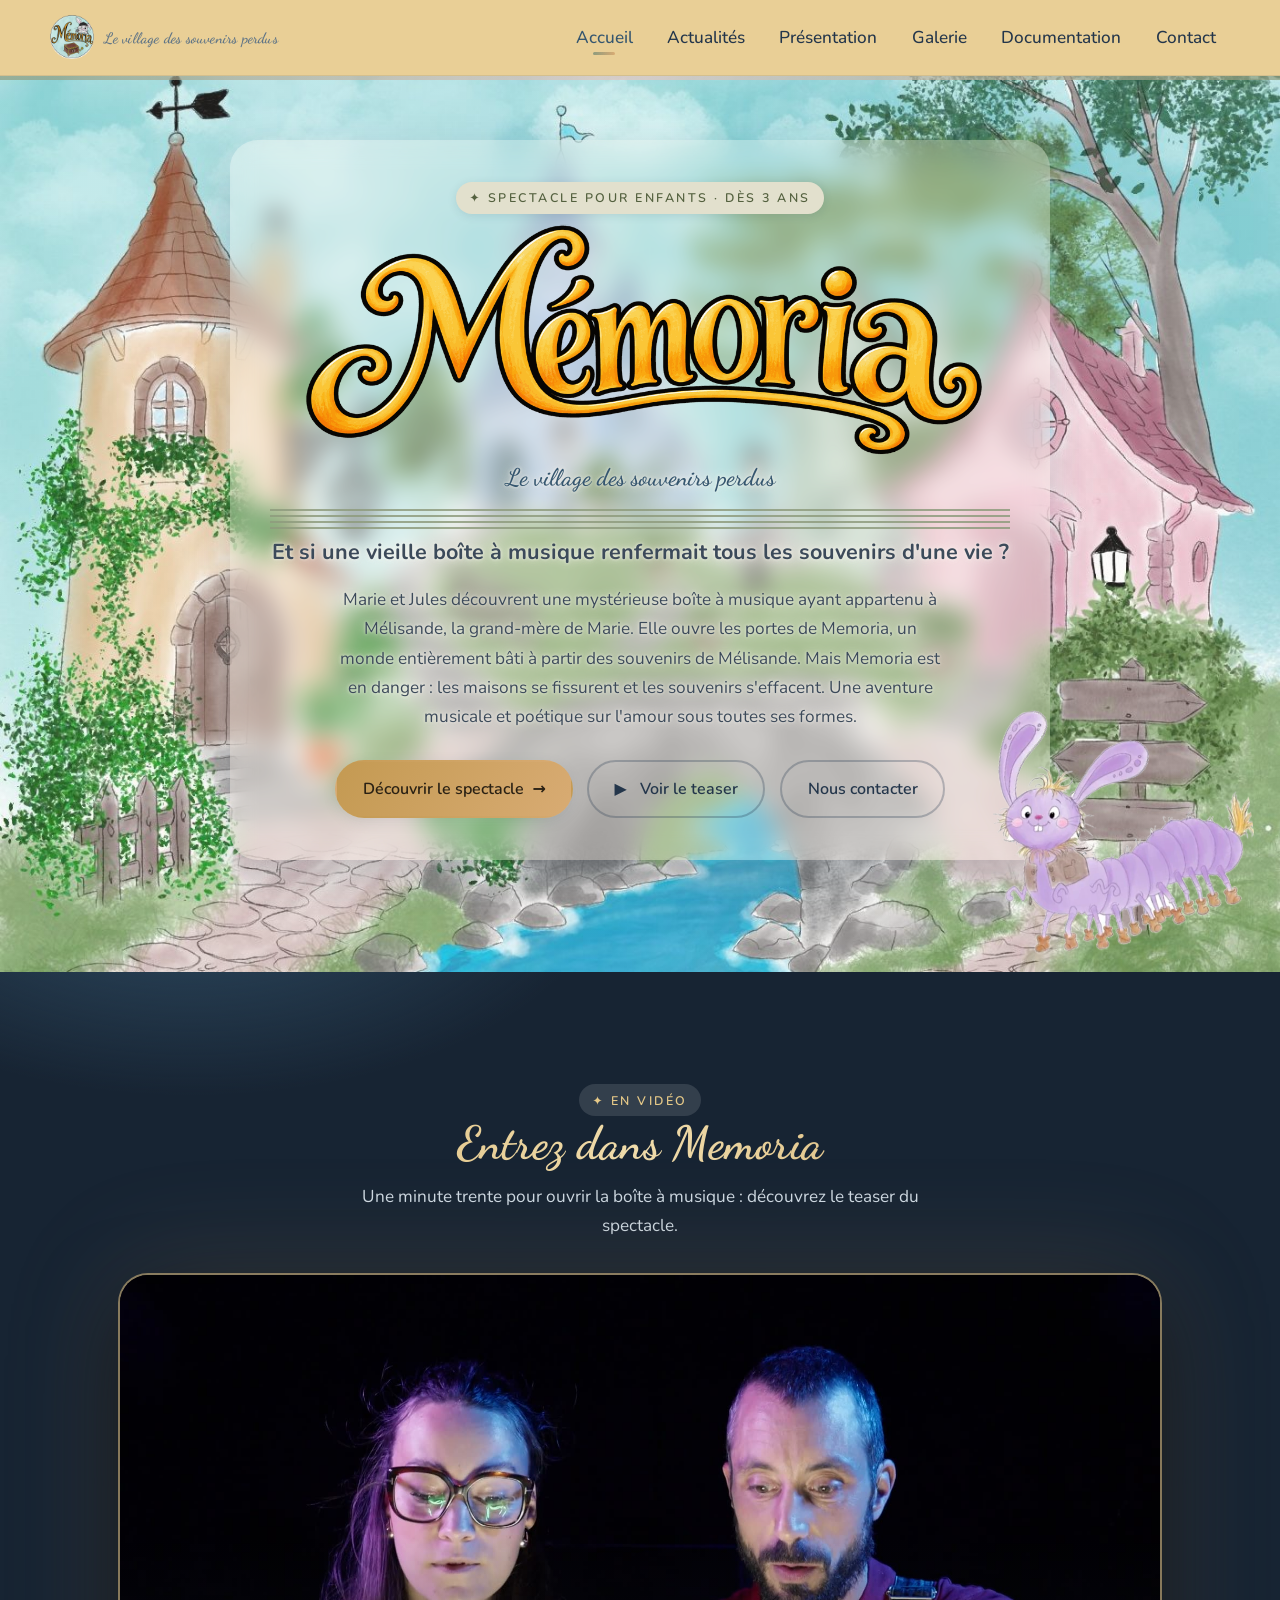
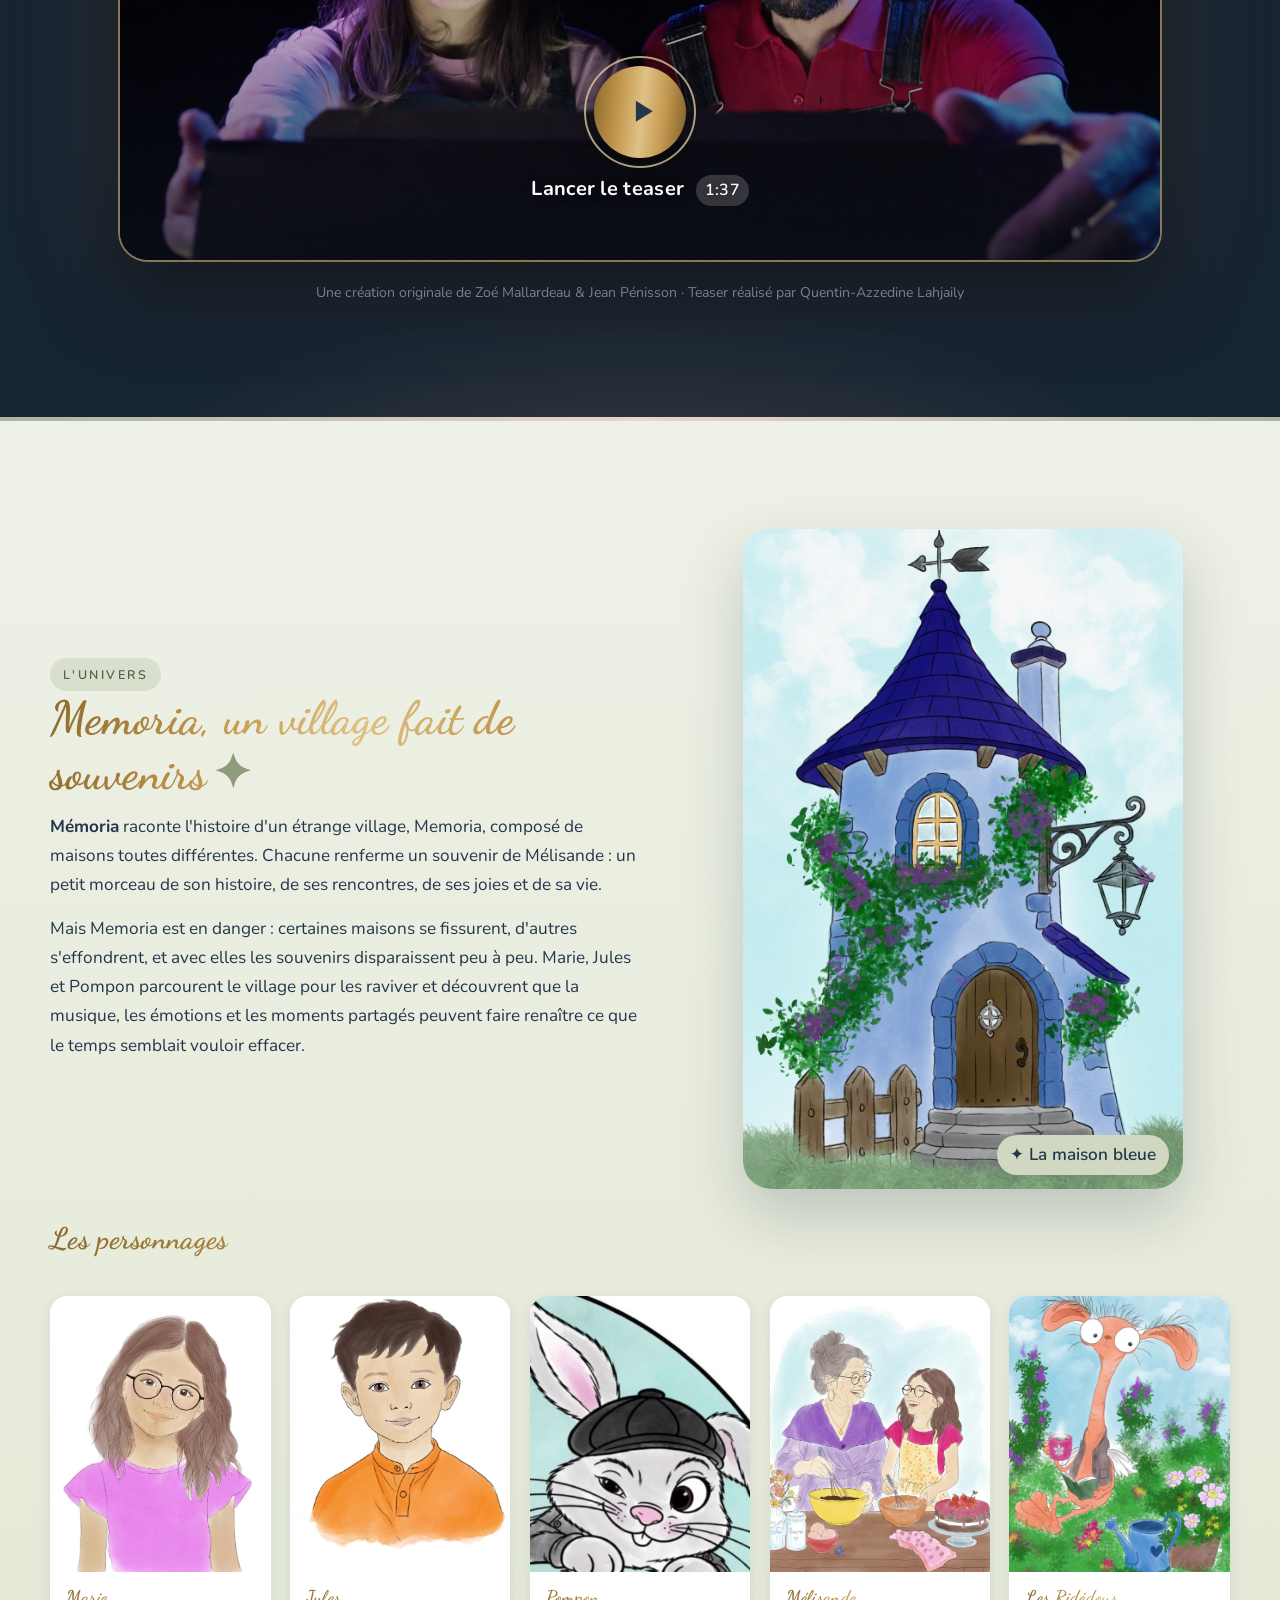
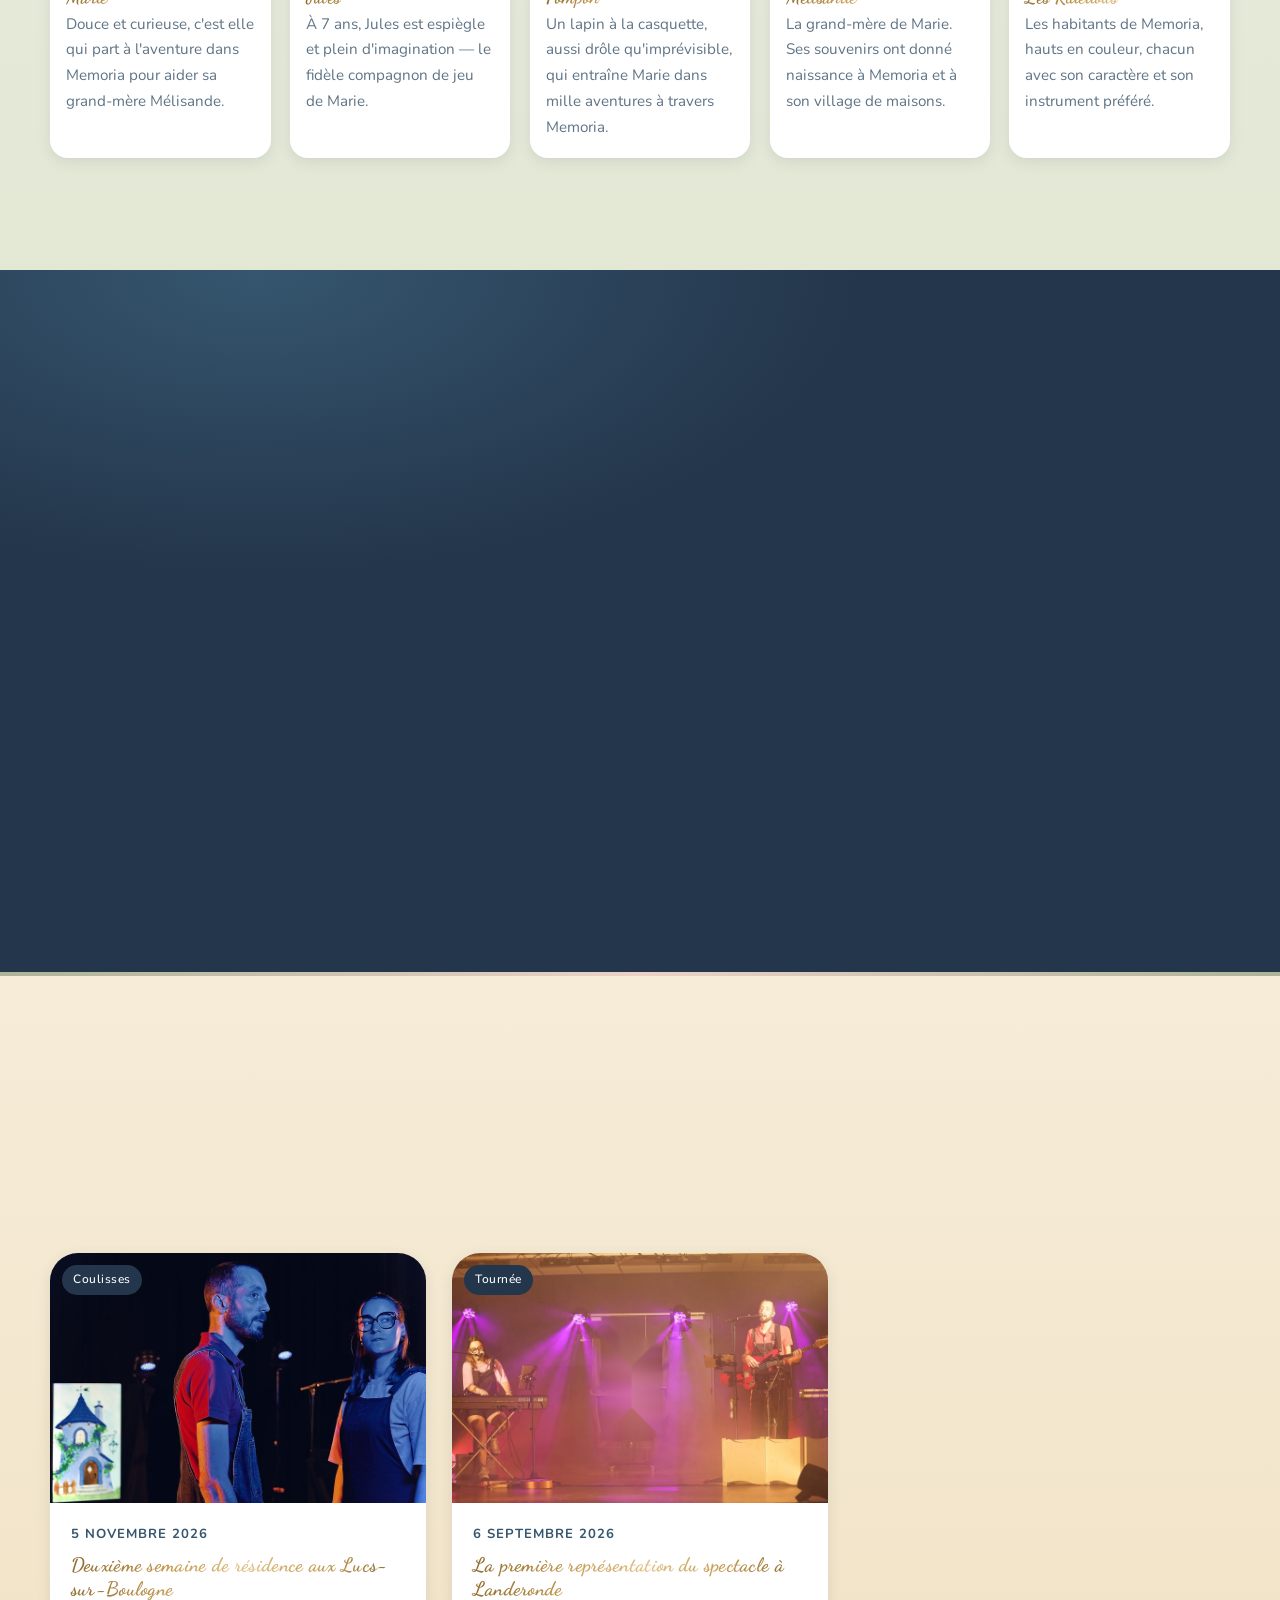
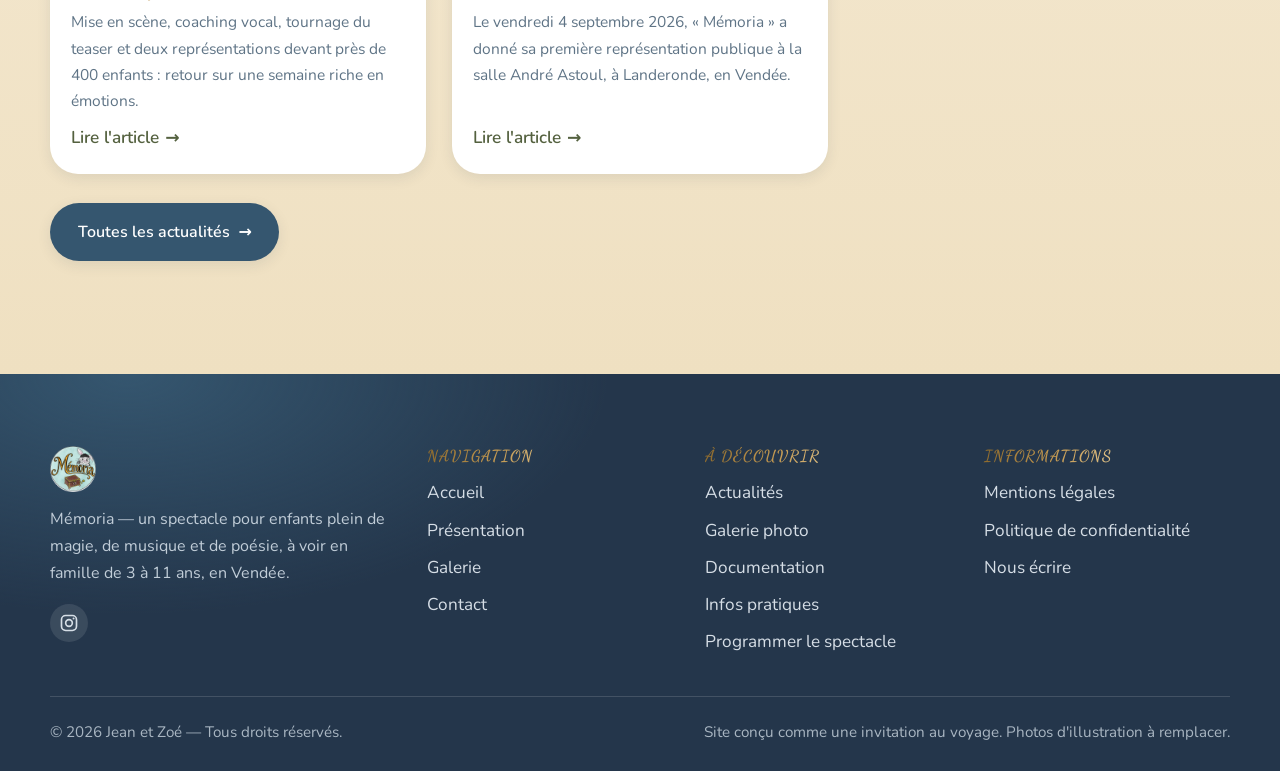
==== commit 1632b01f: "Accueil et Actualités : articles.js?v=2 pour contourner le cache navigateur (nouvel article invisibl" ====
--- a/index.html
+++ b/index.html
@@ -90,7 +90,7 @@
   }
   </script>
   <script src="js/main.js" defer></script>
-  <script src="js/articles.js" defer></script>
+  <script src="js/articles.js?v=2" defer></script>
   <script src="js/lapin.js" defer></script>
   <script src="js/teaser.js?v=2" defer></script>
 </head>
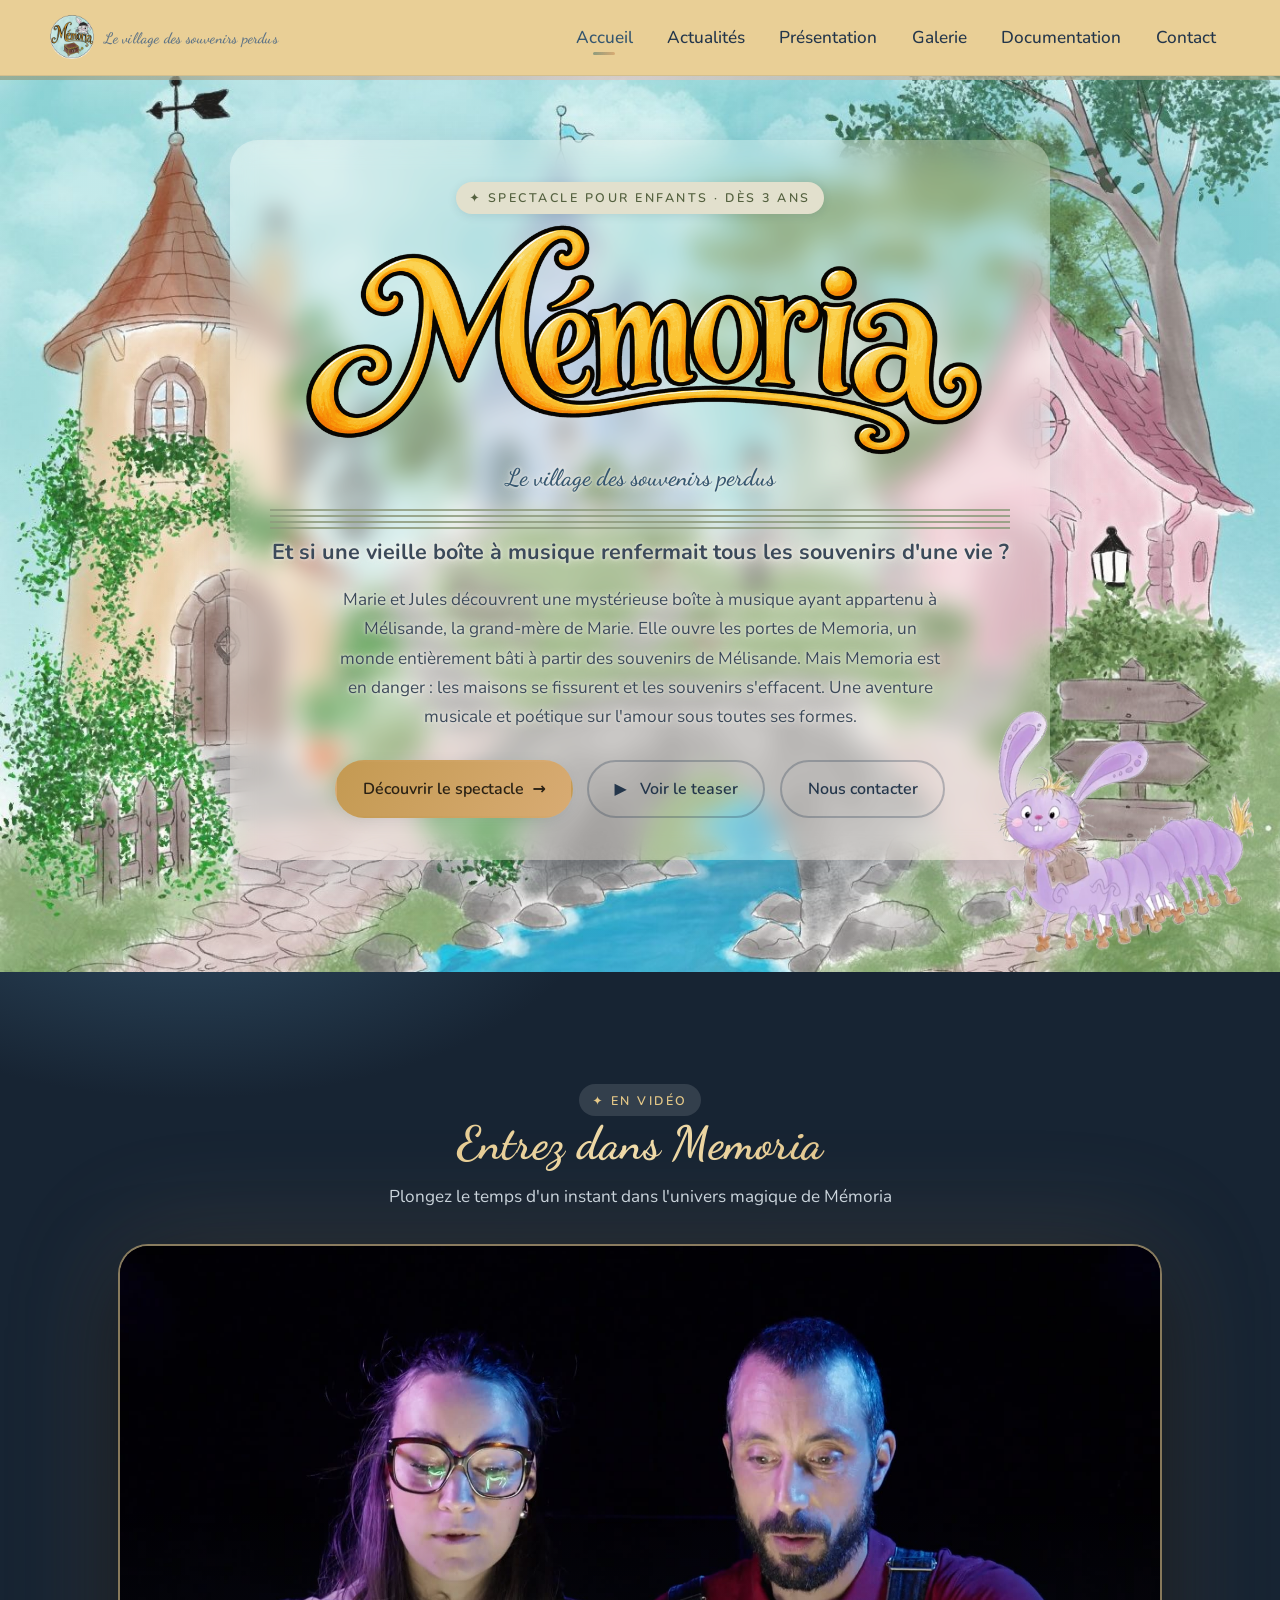
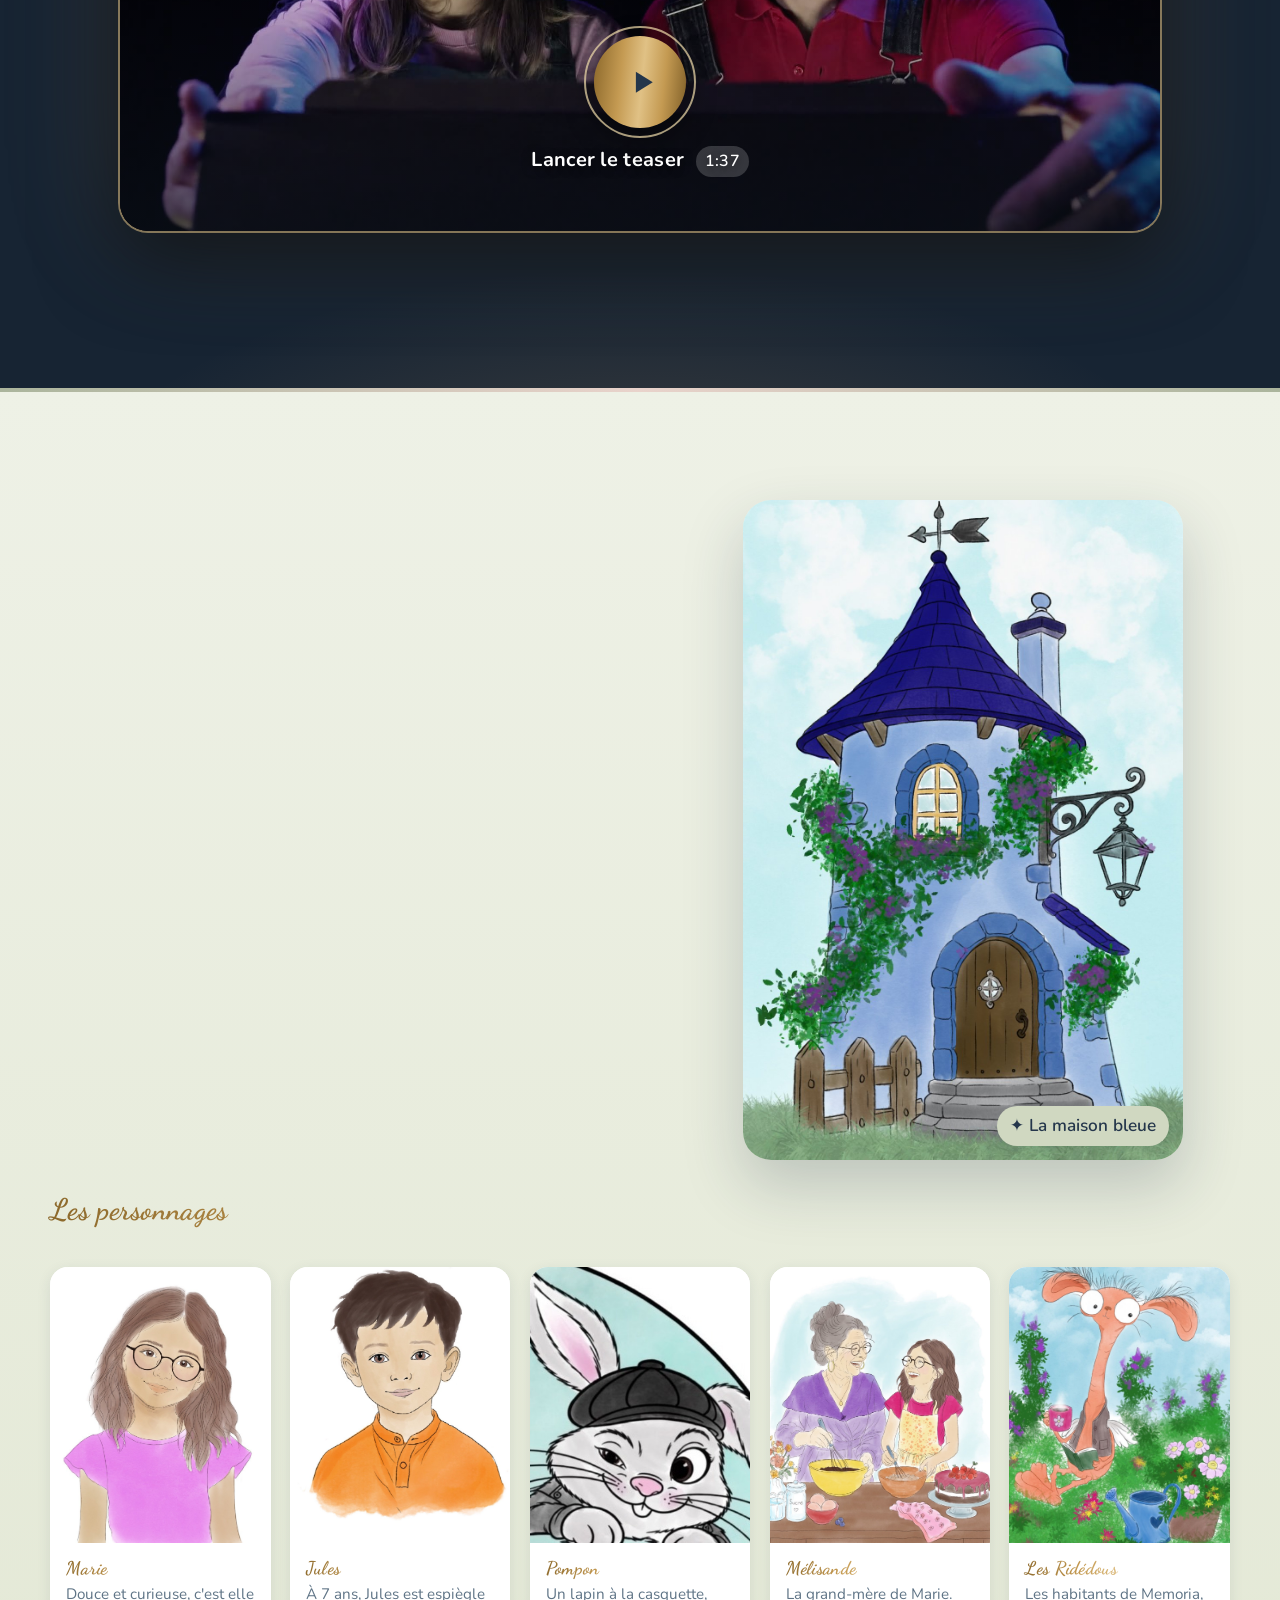
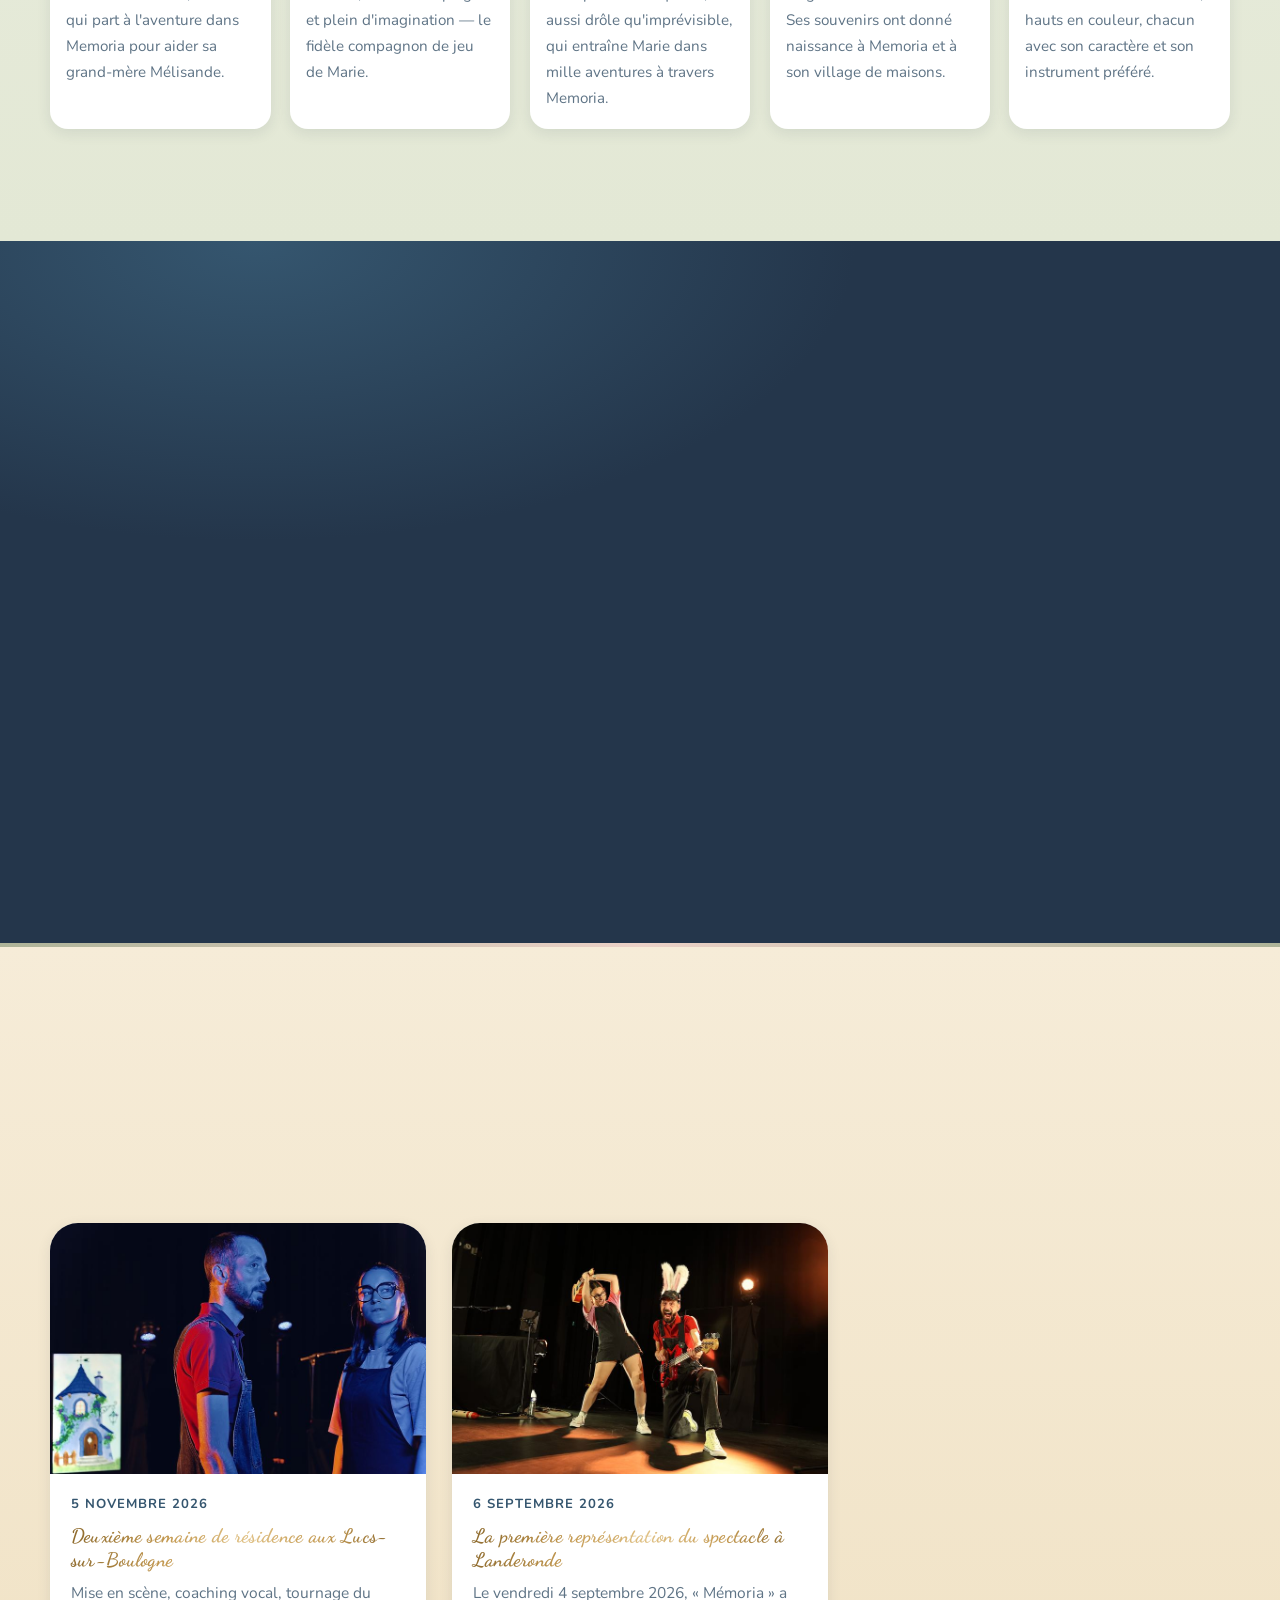
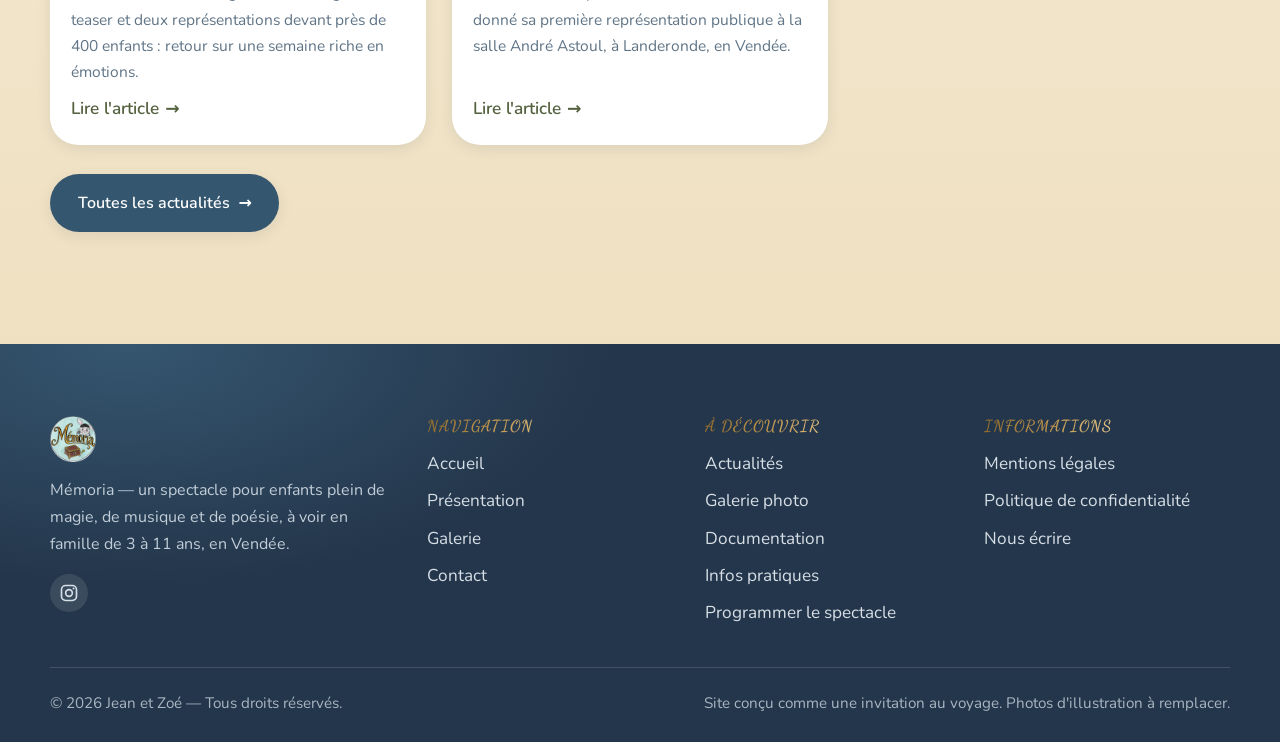
==== commit 3befdc9e: "Teaser : nouvelle accroche et crédits (Sisyphe, Magelis) ; articles : étiquettes de catégorie retiré" ====
--- a/index.html
+++ b/index.html
@@ -90,7 +90,7 @@
   }
   </script>
   <script src="js/main.js" defer></script>
-  <script src="js/articles.js?v=2" defer></script>
+  <script src="js/articles.js?v=3" defer></script>
   <script src="js/lapin.js" defer></script>
   <script src="js/teaser.js?v=2" defer></script>
 </head>
@@ -161,7 +161,7 @@
         <div class="teaser-head">
           <p class="eyebrow reveal">✦ En vidéo</p>
           <h2 class="section-title reveal" id="teaser-title">Entrez dans Memoria</h2>
-          <p class="section-intro reveal">Une minute trente pour ouvrir la boîte à musique&nbsp;: découvrez le teaser du spectacle.</p>
+          <p class="section-intro reveal">Plongez le temps d'un instant dans l'univers magique de Mémoria</p>
         </div>
 
         <div class="teaser reveal" data-teaser data-teaser-autoplay>
@@ -182,7 +182,7 @@
             Activer le son
           </button>
         </div>
-        <p class="teaser-credit reveal">Une création originale de Zoé Mallardeau &amp; Jean Pénisson · Teaser réalisé par Quentin-Azzedine Lahjaily</p>
+        <p class="teaser-credit reveal">Une création originale de Zoé Mallardeau &amp; Jean Pénisson · Teaser réalisé par Quentin-Azzedine Lahjaily · Matériel audiovisuel Sisyphe · Magelis</p>
       </div>
     </section>
 
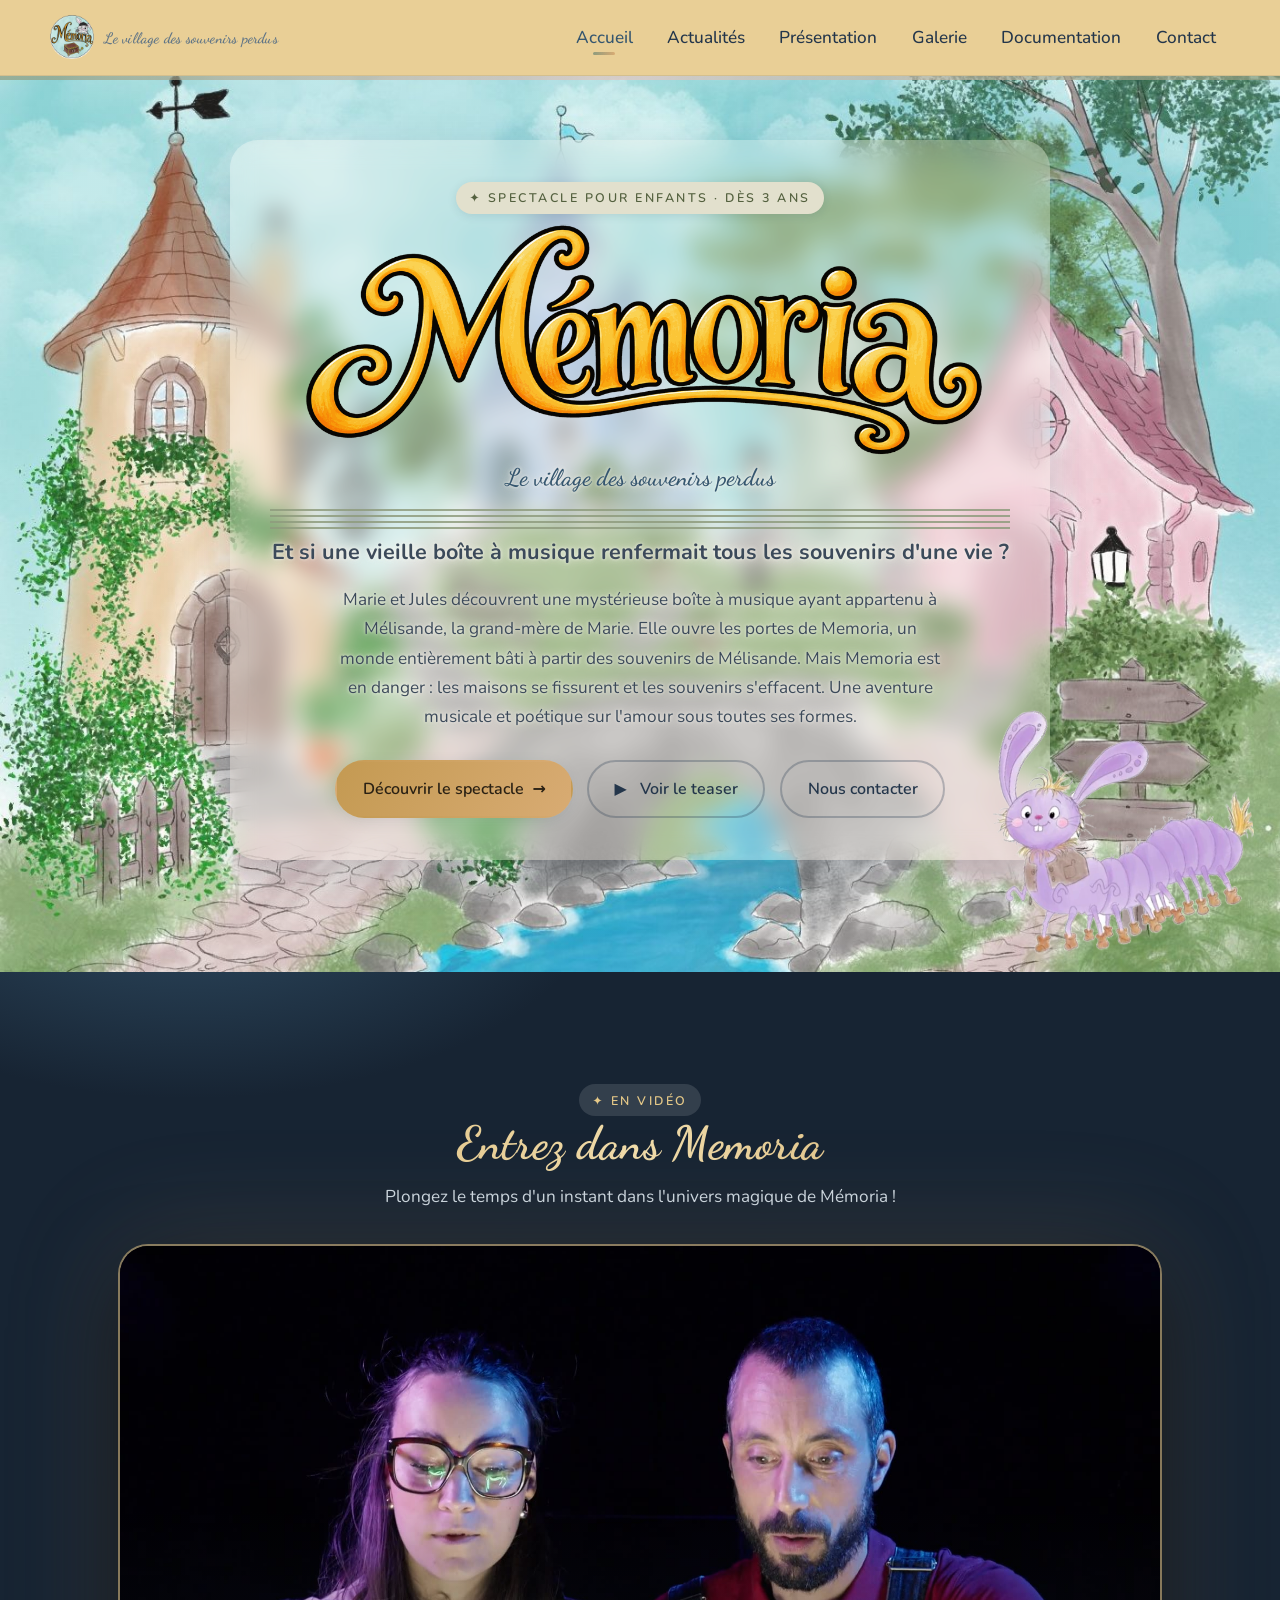
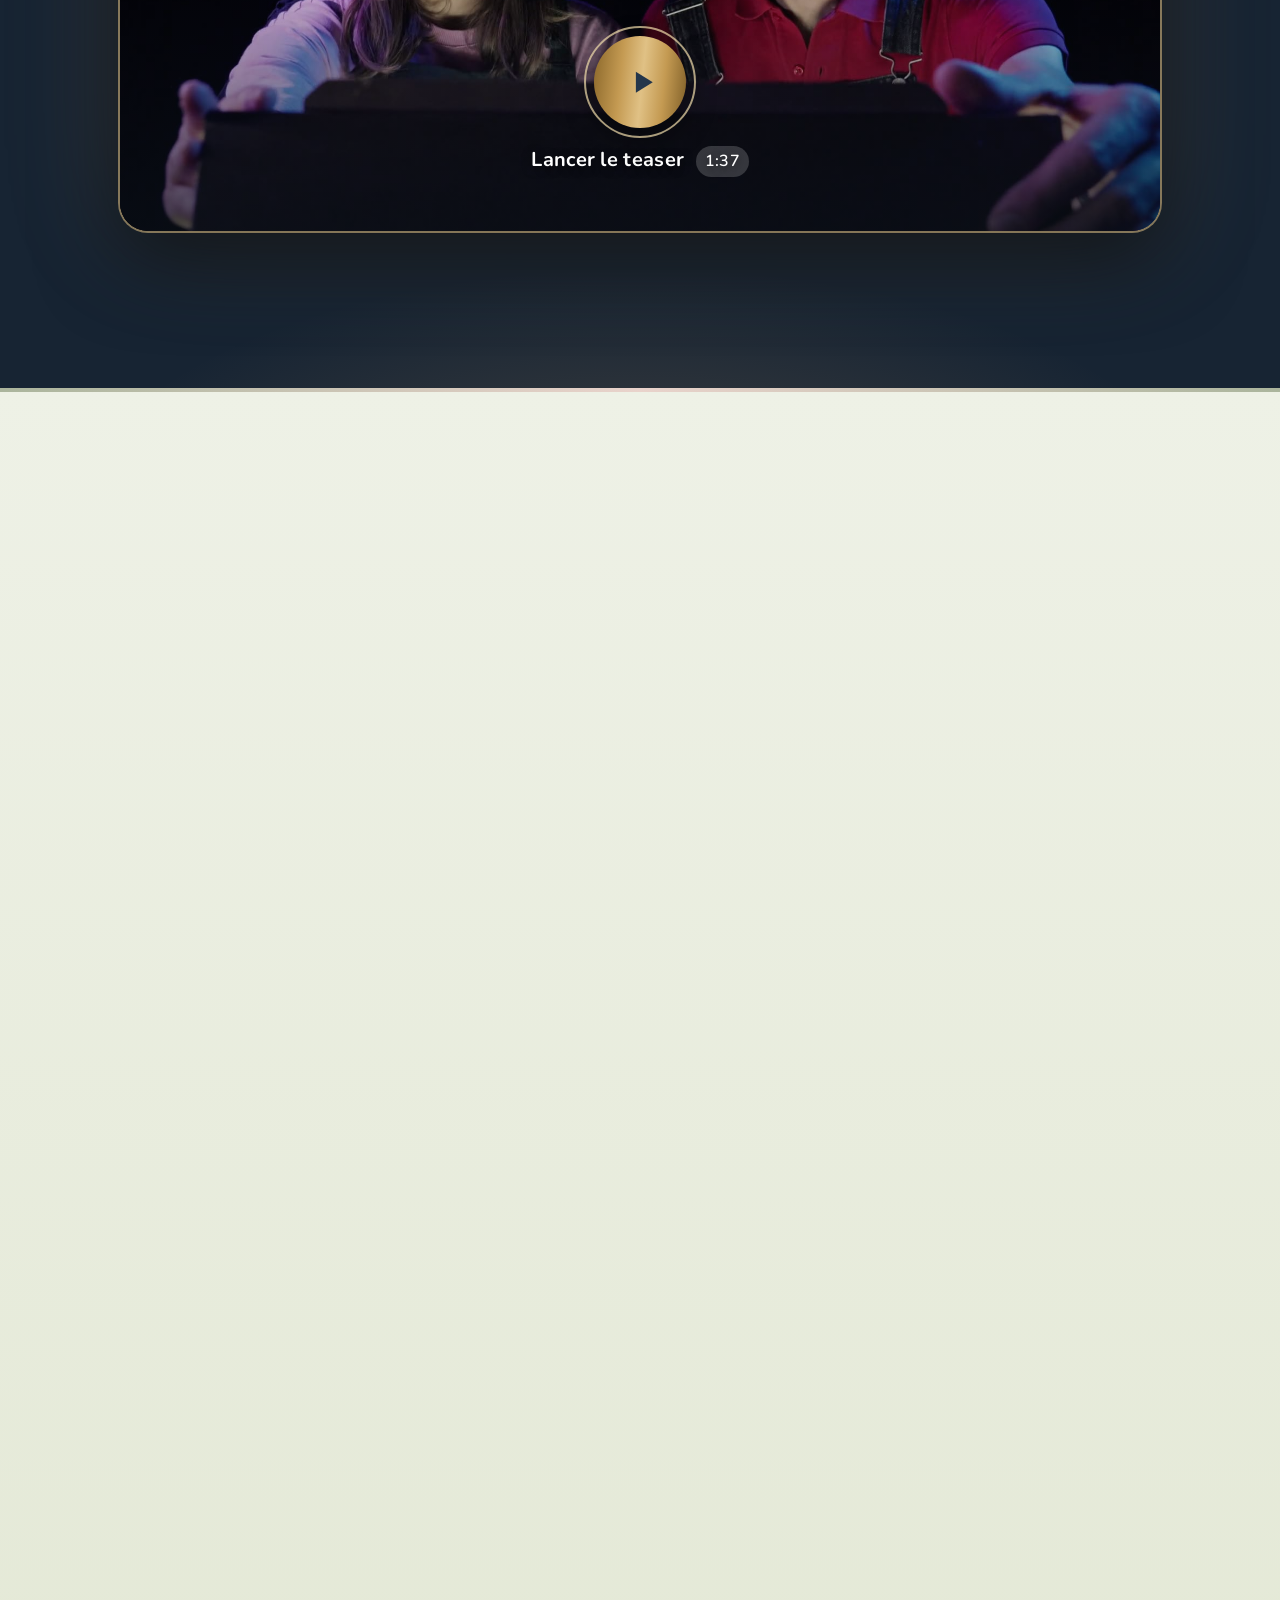
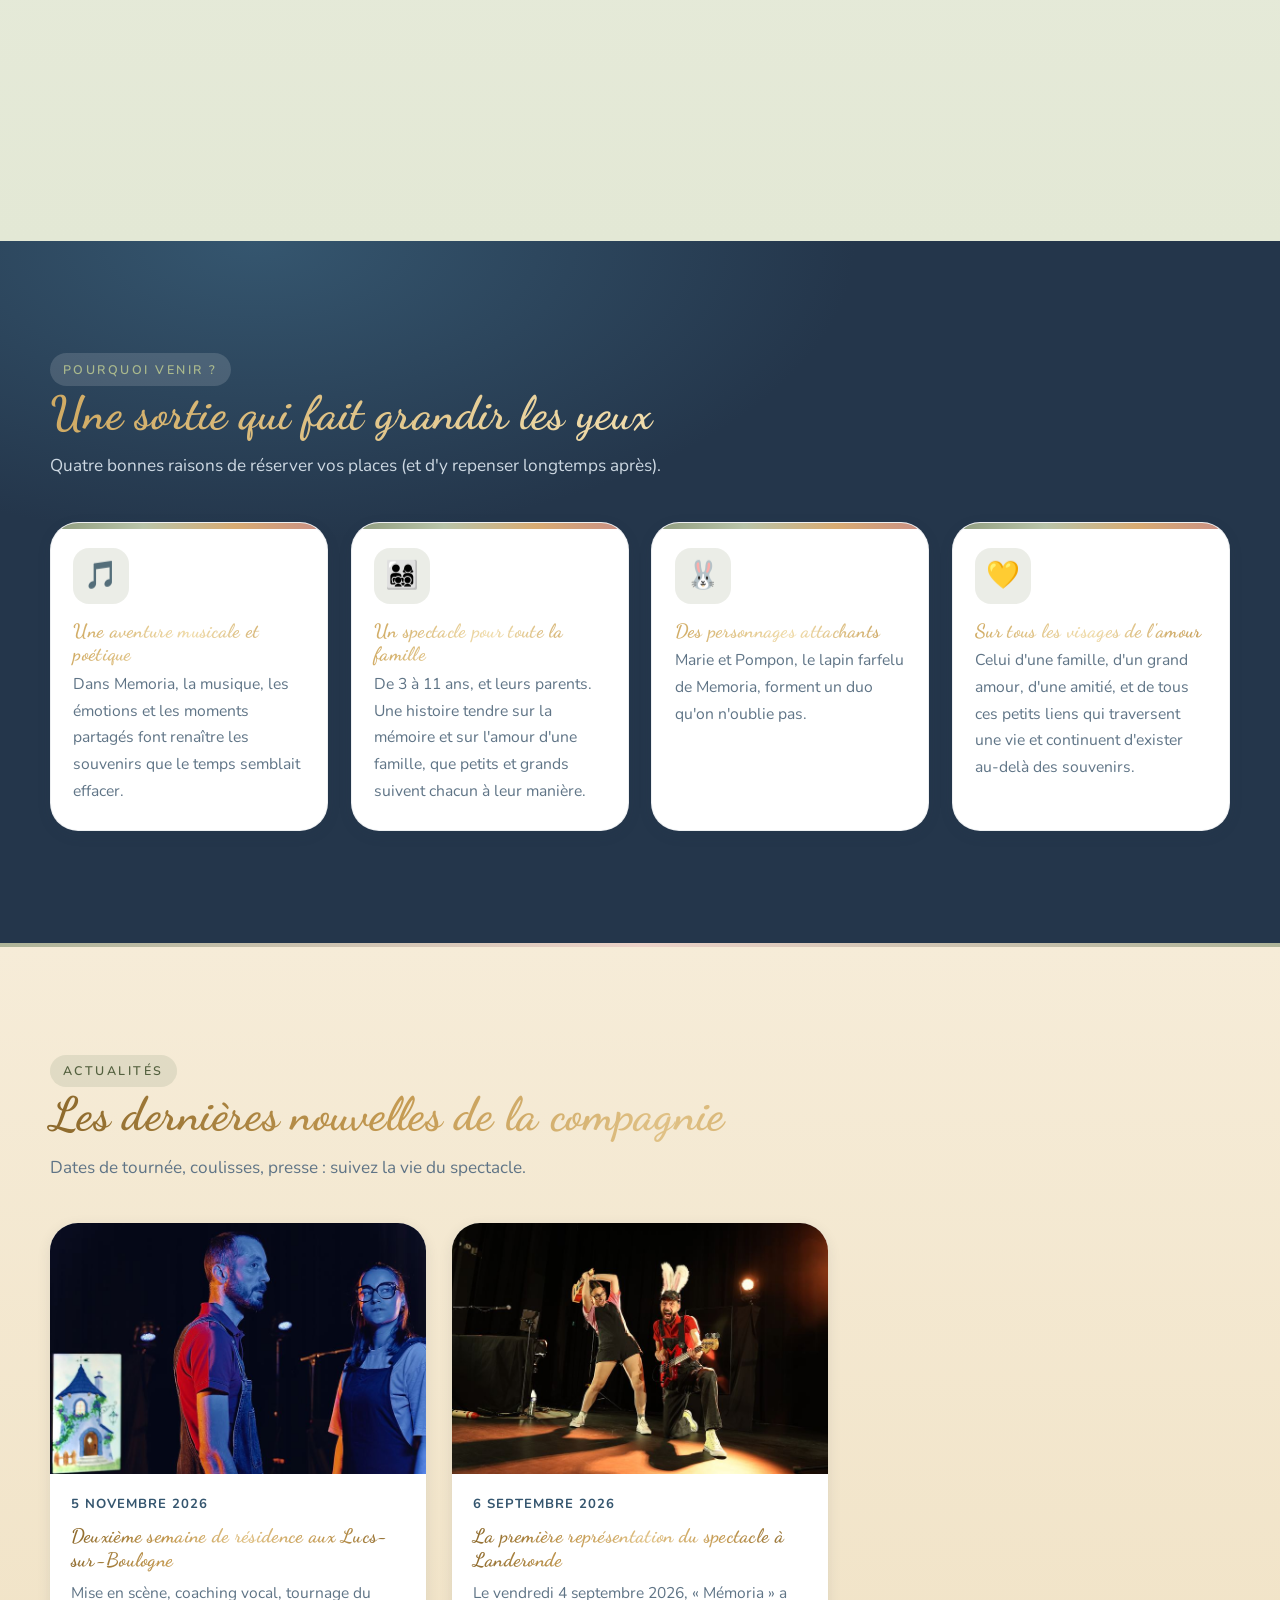
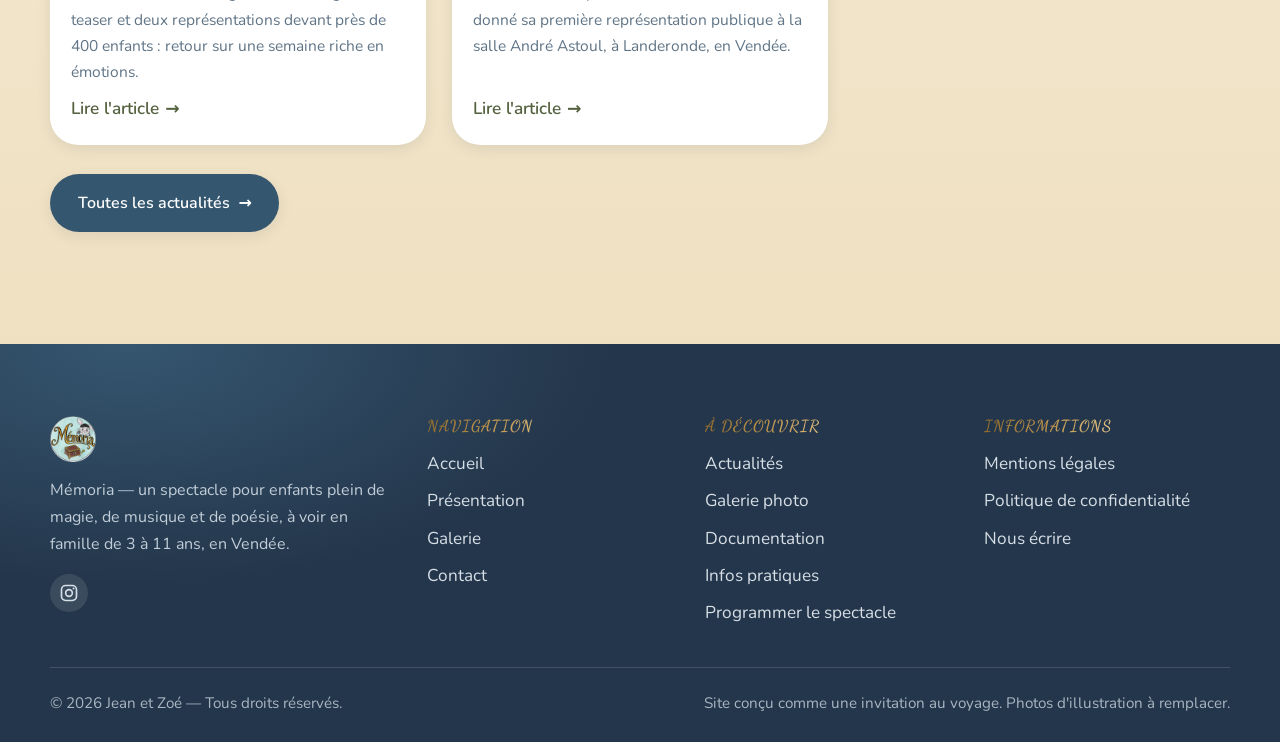
==== commit 9f419912: "Accueil : point d'exclamation à la phrase d'accroche du teaser Co-Authored-By: Claude Opus 5.5 <nore" ====
--- a/index.html
+++ b/index.html
@@ -161,7 +161,7 @@
         <div class="teaser-head">
           <p class="eyebrow reveal">✦ En vidéo</p>
           <h2 class="section-title reveal" id="teaser-title">Entrez dans Memoria</h2>
-          <p class="section-intro reveal">Plongez le temps d'un instant dans l'univers magique de Mémoria</p>
+          <p class="section-intro reveal">Plongez le temps d'un instant dans l'univers magique de Mémoria&nbsp;!</p>
         </div>
 
         <div class="teaser reveal" data-teaser data-teaser-autoplay>
